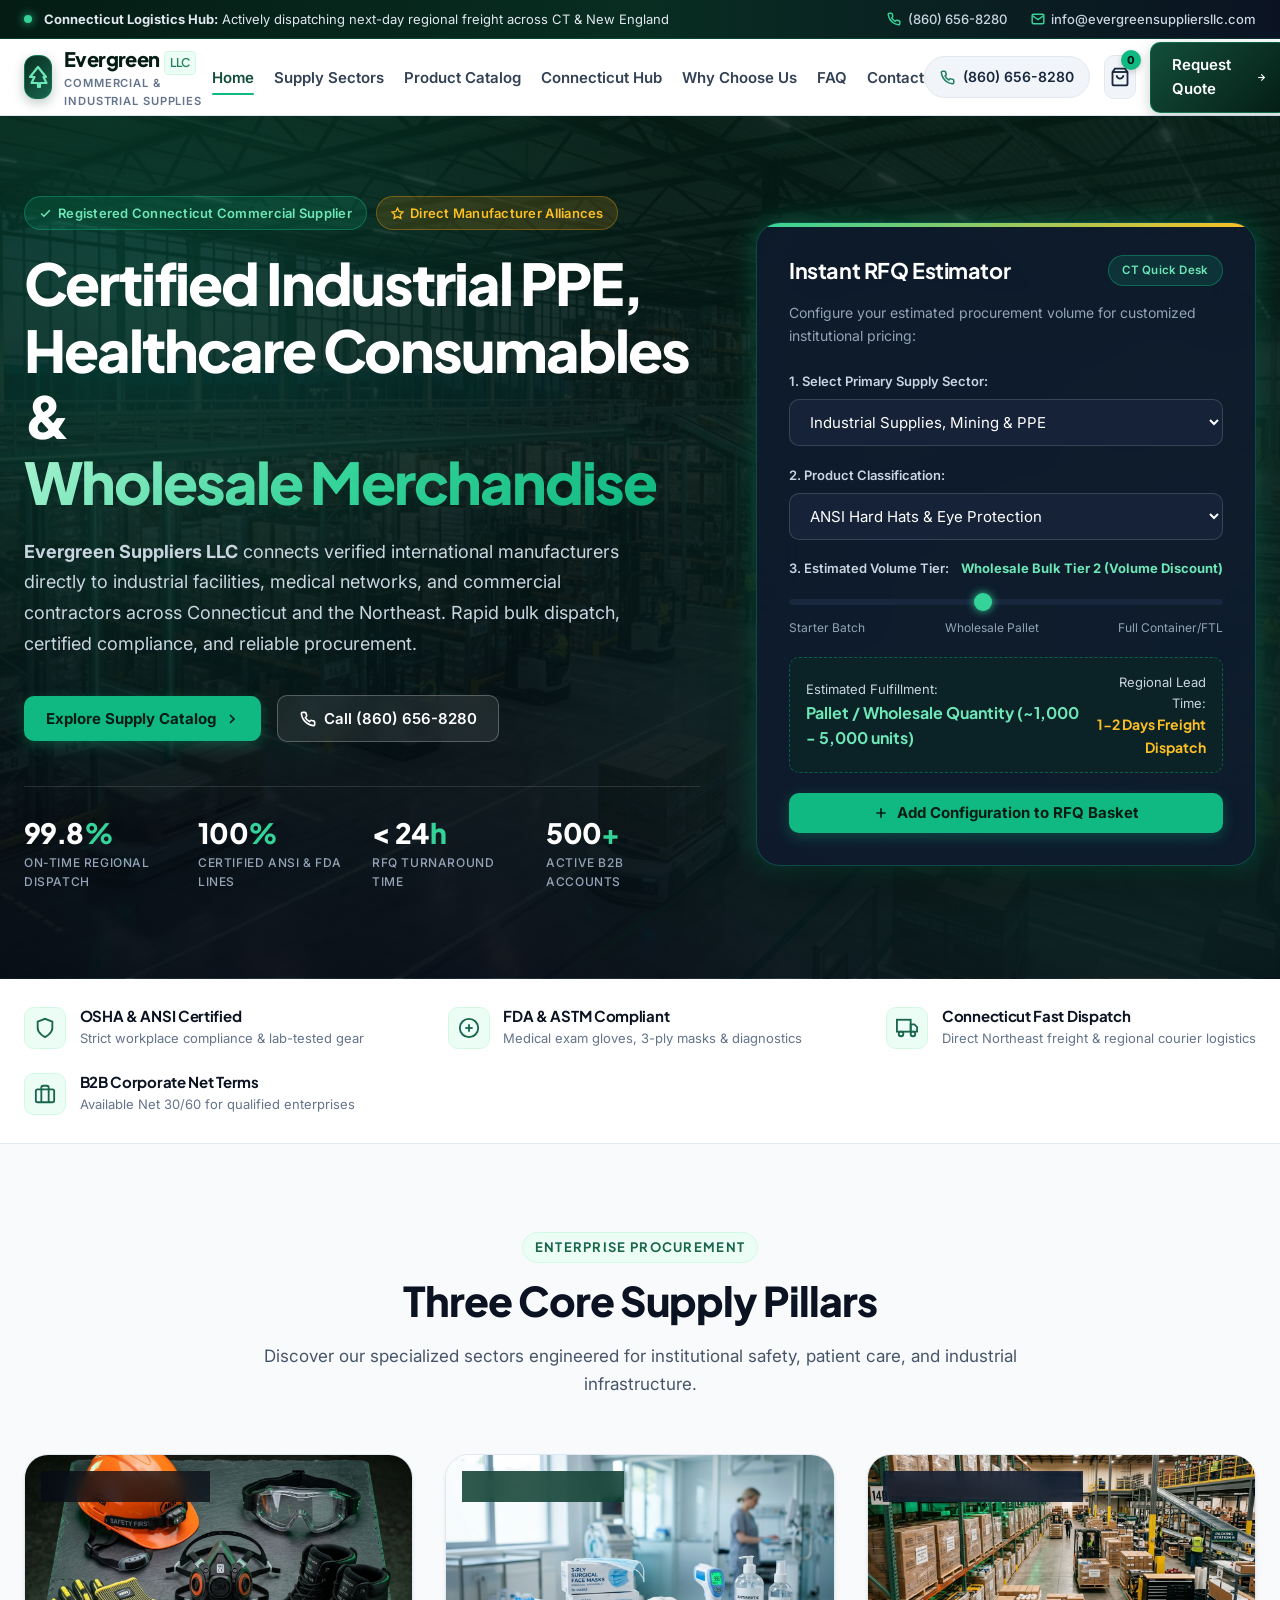
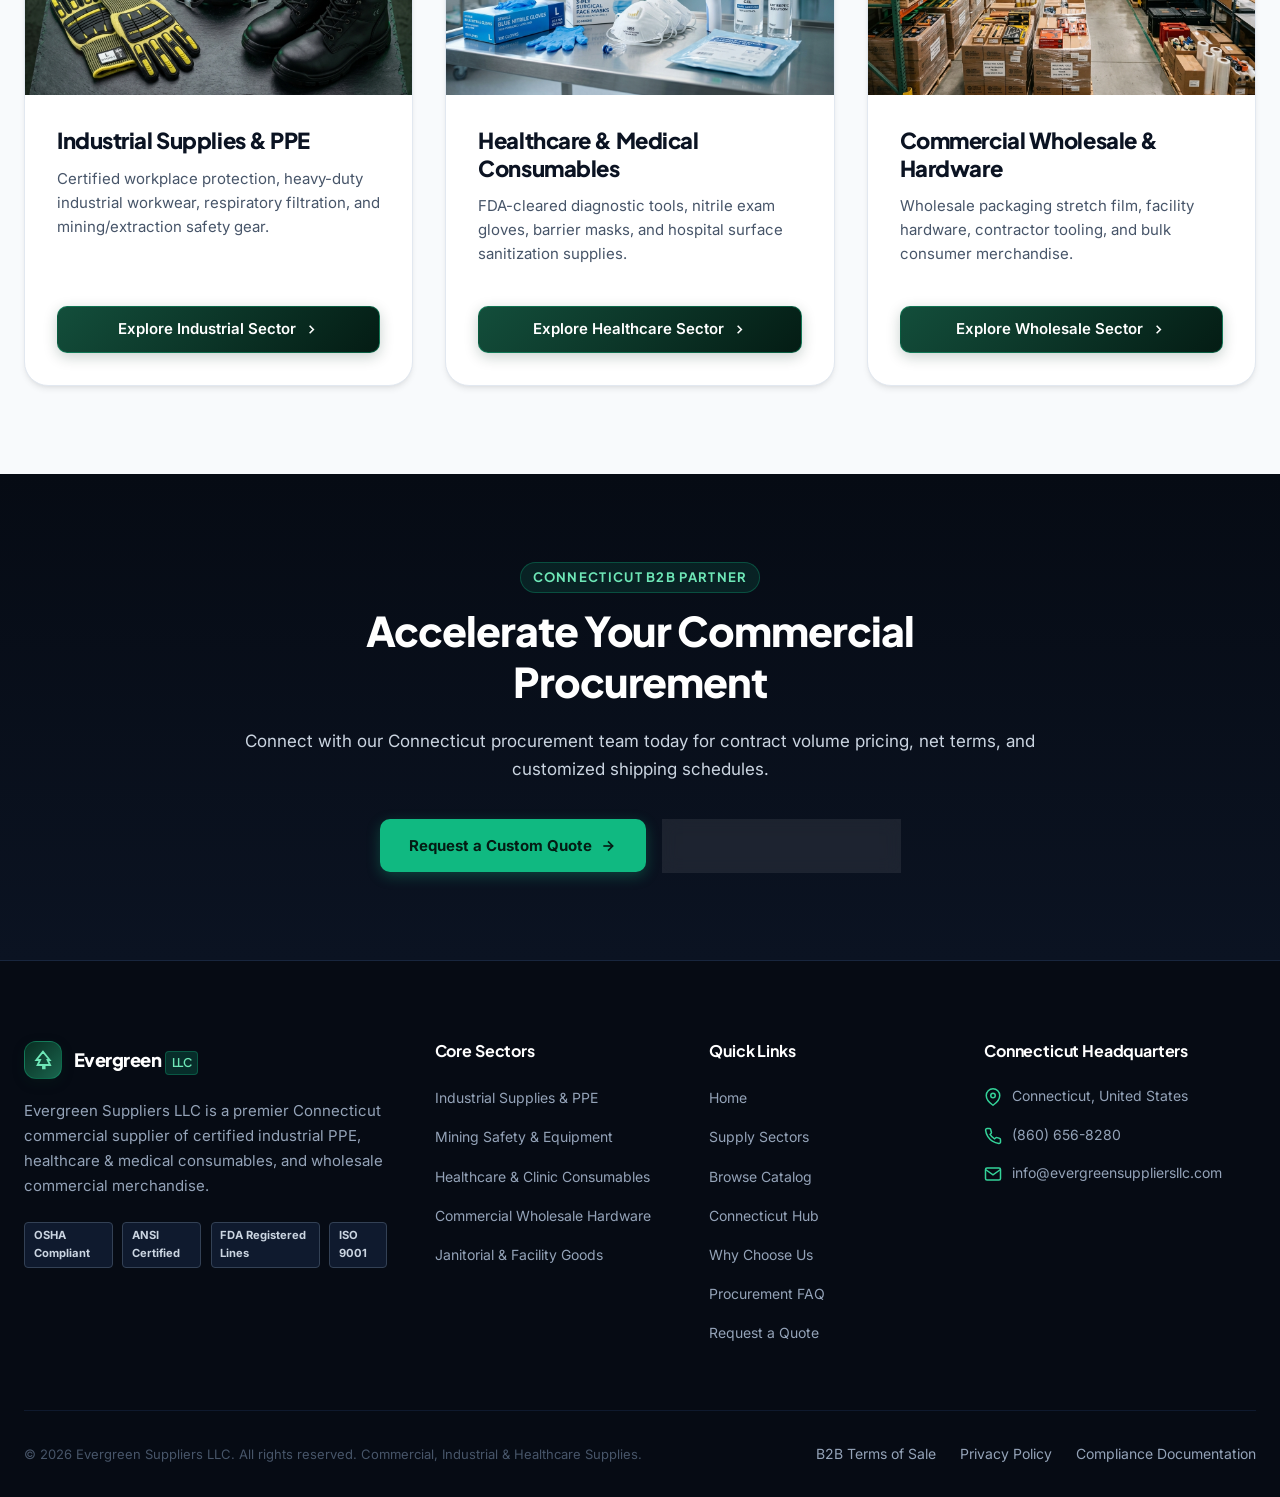
==== index.html @ 23504dfb "feat: add complete website structure, styling, logic, and assets for Evergreen Suppliers LLC" ====
<!DOCTYPE html>
<html lang="en">
<head>
  <meta charset="UTF-8">
  <meta name="viewport" content="width=device-width, initial-scale=1.0">
  <title>Evergreen Suppliers LLC | Connecticut B2B Industrial, Medical & Wholesale Supplies</title>
  
  <!-- Primary SEO Meta Tags -->
  <meta name="description" content="Evergreen Suppliers LLC is a Connecticut-based B2B supplier of certified industrial PPE, healthcare & medical consumables, and wholesale commercial merchandise. Call (860) 656-8280 for bulk quotes.">
  <meta name="keywords" content="Evergreen Suppliers LLC, Connecticut B2B supplier, industrial PPE, healthcare consumables, medical supplies Connecticut, wholesale merchandise, ANSI safety gear, nitrile gloves bulk, Hartford CT supplier">
  <meta name="author" content="Evergreen Suppliers LLC">
  <meta name="robots" content="index, follow">
  
  <!-- Open Graph -->
  <meta property="og:type" content="website">
  <meta property="og:url" content="https://www.evergreensuppliersllc.com/">
  <meta property="og:title" content="Evergreen Suppliers LLC | Connecticut Industrial, Medical & Wholesale Procurement">
  <meta property="og:description" content="Certified Connecticut B2B supplier of industrial PPE, clinic-grade medical consumables, and bulk commercial merchandise. Next-day regional delivery available.">
  <meta property="og:image" content="assets/images/hero-warehouse.jpg">

  <!-- Schema.org Structured Data -->
  <script type="application/ld+json">
  {
    "@context": "https://schema.org",
    "@type": "WholesaleStore",
    "name": "Evergreen Suppliers LLC",
    "image": "assets/images/hero-warehouse.jpg",
    "telephone": "+1-860-656-8280",
    "email": "info@evergreensuppliersllc.com",
    "address": {
      "@type": "PostalAddress",
      "addressRegion": "CT",
      "addressCountry": "US"
    },
    "description": "Evergreen Suppliers LLC is a Connecticut-based supplier of certified Industrial PPE, Healthcare & Medical Consumables, and Wholesale Commercial Merchandise."
  }
  </script>

  <!-- Stylesheet -->
  <link rel="stylesheet" href="css/styles.css">
  <link rel="icon" type="image/svg+xml" href="data:image/svg+xml,<svg xmlns='http://www.w3.org/2000/svg' viewBox='0 0 24 24' fill='%2310b981'><path d='M12 2L4 12h5v8h6v-8h5z'/></svg>">
</head>
<body>

  <!-- Top Announcement Bar -->
  <aside class="announcement-bar" aria-label="Announcement">
    <div class="container">
      <div class="announcement-left">
        <span class="status-dot"></span>
        <span><strong>Connecticut Logistics Hub:</strong> Actively dispatching next-day regional freight across CT & New England</span>
      </div>
      <div class="announcement-right">
        <a href="tel:8606568280" class="announcement-contact-link" title="Call Evergreen Suppliers LLC">
          <svg viewBox="0 0 24 24" fill="none" stroke="currentColor" stroke-width="2.5"><path d="M22 16.92v3a2 2 0 0 1-2.18 2 19.79 19.79 0 0 1-8.63-3.07 19.5 19.5 0 0 1-6-6 19.79 19.79 0 0 1-3.07-8.67A2 2 0 0 1 4.11 2h3a2 2 0 0 1 2 1.72 12.84 12.84 0 0 0 .7 2.81 2 2 0 0 1-.45 2.11L8.09 9.91a16 16 0 0 0 6 6l1.27-1.27a2 2 0 0 1 2.11-.45 12.84 12.84 0 0 0 2.81.7A2 2 0 0 1 22 16.92z"/></svg>
          (860) 656-8280
        </a>
        <a href="mailto:info@evergreensuppliersllc.com" class="announcement-contact-link" title="Email Evergreen Suppliers LLC">
          <svg viewBox="0 0 24 24" fill="none" stroke="currentColor" stroke-width="2.5"><path d="M4 4h16c1.1 0 2 .9 2 2v12c0 1.1-.9 2-2 2H4c-1.1 0-2-.9-2-2V6c0-1.1.9-2 2-2z"/><polyline points="22,6 12,13 2,6"/></svg>
          info@evergreensuppliersllc.com
        </a>
      </div>
    </div>
  </aside>

  <!-- Main Header & Navigation -->
  <header class="main-header" id="mainHeader">
    <div class="container header-container">
      <a href="index.html" class="brand-logo" aria-label="Evergreen Suppliers LLC Home">
        <div class="logo-icon-wrap">
          <svg width="24" height="24" viewBox="0 0 24 24" fill="none" stroke="currentColor" stroke-width="2.2" stroke-linecap="round" stroke-linejoin="round">
            <path d="M12 2L4 12h4.5l-3 6h6.5v4h2v-4h6.5l-3-6H20L12 2z"/>
          </svg>
        </div>
        <div class="brand-text-wrap">
          <div class="brand-title">
            Evergreen <span class="llc">LLC</span>
          </div>
          <span class="brand-subtitle">Commercial & Industrial Supplies</span>
        </div>
      </a>

      <!-- Multi-Page Navigation Menu -->
      <nav aria-label="Primary Navigation">
        <ul class="nav-menu" id="navMenu">
          <li><a href="index.html" class="nav-link active">Home</a></li>
          <li><a href="sectors.html" class="nav-link">Supply Sectors</a></li>
          <li><a href="catalog.html" class="nav-link">Product Catalog</a></li>
          <li><a href="logistics.html" class="nav-link">Connecticut Hub</a></li>
          <li><a href="why-choose-us.html" class="nav-link">Why Choose Us</a></li>
          <li><a href="faq.html" class="nav-link">FAQ</a></li>
          <li><a href="contact.html" class="nav-link">Contact</a></li>
        </ul>
      </nav>

      <!-- Action Buttons -->
      <div class="header-actions">
        <a href="tel:8606568280" class="btn-phone-quick" title="Direct Phone Support">
          <svg width="15" height="15" viewBox="0 0 24 24" fill="none" stroke="currentColor" stroke-width="2.5"><path d="M22 16.92v3a2 2 0 0 1-2.18 2 19.79 19.79 0 0 1-8.63-3.07 19.5 19.5 0 0 1-6-6 19.79 19.79 0 0 1-3.07-8.67A2 2 0 0 1 4.11 2h3a2 2 0 0 1 2 1.72 12.84 12.84 0 0 0 .7 2.81 2 2 0 0 1-.45 2.11L8.09 9.91a16 16 0 0 0 6 6l1.27-1.27a2 2 0 0 1 2.11-.45 12.84 12.84 0 0 0 2.81.7A2 2 0 0 1 22 16.92z"/></svg>
          <span>(860) 656-8280</span>
        </a>

        <!-- Floating/Header Quote Cart Trigger -->
        <button class="btn-quote-cart open-rfq-drawer" id="headerQuoteCartBtn" aria-label="View RFQ Basket">
          <svg width="20" height="20" viewBox="0 0 24 24" fill="none" stroke="currentColor" stroke-width="2.2"><path d="M6 2L3 6v14a2 2 0 0 0 2 2h14a2 2 0 0 0 2-2V6l-3-4z"/><line x1="3" y1="6" x2="21" y2="6"/><path d="M16 10a4 4 0 0 1-8 0"/></svg>
          <span class="quote-count-badge">0</span>
        </button>

        <a href="contact.html" class="btn-primary" id="headerRfqBtn">
          Request Quote
          <svg width="15" height="15" viewBox="0 0 24 24" fill="none" stroke="currentColor" stroke-width="2.5"><line x1="5" y1="12" x2="19" y2="12"></line><polyline points="12 5 19 12 12 19"></polyline></svg>
        </a>

        <button class="hamburger-btn" id="hamburgerBtn" aria-label="Toggle Navigation Menu">
          <svg width="24" height="24" viewBox="0 0 24 24" fill="none" stroke="currentColor" stroke-width="2"><line x1="3" y1="12" x2="21" y2="12"></line><line x1="3" y1="6" x2="21" y2="6"></line><line x1="3" y1="18" x2="21" y2="18"></line></svg>
        </button>
      </div>
    </div>
  </header>

  <!-- Hero Section -->
  <section class="hero-section" id="hero">
    <div class="container hero-grid">
      <div class="hero-content">
        <div class="hero-badge-row">
          <span class="hero-pill primary">
            <svg width="13" height="13" viewBox="0 0 24 24" fill="none" stroke="currentColor" stroke-width="3"><polyline points="20 6 9 17 4 12"/></svg>
            Registered Connecticut Commercial Supplier
          </span>
          <span class="hero-pill gold">
            <svg width="13" height="13" viewBox="0 0 24 24" fill="none" stroke="currentColor" stroke-width="2.5"><polygon points="12 2 15.09 8.26 22 9.27 17 14.14 18.18 21.02 12 17.77 5.82 21.02 7 14.14 2 9.27 8.91 8.26 12 2"/></svg>
            Direct Manufacturer Alliances
          </span>
        </div>

        <h1 class="hero-title">
          Certified Industrial PPE, Healthcare Consumables & <span class="highlight-text">Wholesale Merchandise</span>
        </h1>

        <p class="hero-description">
          <strong>Evergreen Suppliers LLC</strong> connects verified international manufacturers directly to industrial facilities, medical networks, and commercial contractors across Connecticut and the Northeast. Rapid bulk dispatch, certified compliance, and reliable procurement.
        </p>

        <div class="hero-cta-group">
          <a href="catalog.html" class="btn-accent" id="heroExploreCatalogBtn">
            Explore Supply Catalog
            <svg width="16" height="16" viewBox="0 0 24 24" fill="none" stroke="currentColor" stroke-width="2.5"><polyline points="9 18 15 12 9 6"/></svg>
          </a>
          <a href="tel:8606568280" class="btn-outline-white" id="heroCallBtn">
            <svg width="16" height="16" viewBox="0 0 24 24" fill="none" stroke="currentColor" stroke-width="2.5"><path d="M22 16.92v3a2 2 0 0 1-2.18 2 19.79 19.79 0 0 1-8.63-3.07 19.5 19.5 0 0 1-6-6 19.79 19.79 0 0 1-3.07-8.67A2 2 0 0 1 4.11 2h3a2 2 0 0 1 2 1.72 12.84 12.84 0 0 0 .7 2.81 2 2 0 0 1-.45 2.11L8.09 9.91a16 16 0 0 0 6 6l1.27-1.27a2 2 0 0 1 2.11-.45 12.84 12.84 0 0 0 2.81.7A2 2 0 0 1 22 16.92z"/></svg>
            Call (860) 656-8280
          </a>
        </div>

        <div class="hero-stats-row">
          <div class="hero-stat-card">
            <span class="stat-number">99.8<span class="accent">%</span></span>
            <span class="stat-label">On-Time Regional Dispatch</span>
          </div>
          <div class="hero-stat-card">
            <span class="stat-number">100<span class="accent">%</span></span>
            <span class="stat-label">Certified ANSI & FDA Lines</span>
          </div>
          <div class="hero-stat-card">
            <span class="stat-number">&lt; 24<span class="accent">h</span></span>
            <span class="stat-label">RFQ Turnaround Time</span>
          </div>
          <div class="hero-stat-card">
            <span class="stat-number">500<span class="accent">+</span></span>
            <span class="stat-label">Active B2B Accounts</span>
          </div>
        </div>
      </div>

      <!-- Quick RFQ Builder Card -->
      <div class="hero-card-side">
        <div class="rfq-calculator-card" id="heroRfqCard">
          <div class="card-header-badge">
            <h3 class="card-title">Instant RFQ Estimator</h3>
            <span class="hero-pill primary" style="font-size: 0.72rem;">CT Quick Desk</span>
          </div>
          <p class="card-subtitle">Configure your estimated procurement volume for customized institutional pricing:</p>

          <div class="form-group-custom">
            <label for="calcSector" class="calc-step-label">
              <span>1. Select Primary Supply Sector:</span>
            </label>
            <select id="calcSector" class="select-custom">
              <option value="industrial" selected>Industrial Supplies, Mining & PPE</option>
              <option value="medical">Healthcare & Medical Consumables</option>
              <option value="wholesale">General Merchandise & Wholesale Hardware</option>
            </select>
          </div>

          <div class="form-group-custom">
            <label for="calcProduct" class="calc-step-label">
              <span>2. Product Classification:</span>
            </label>
            <select id="calcProduct" class="select-custom"></select>
          </div>

          <div class="form-group-custom">
            <div class="calc-step-label">
              <span>3. Estimated Volume Tier:</span>
              <span id="calcPricingTier" style="color: var(--evergreen-300); font-weight: 700;">Wholesale Bulk Tier 2</span>
            </div>
            <div class="range-slider-wrap">
              <input type="range" min="10" max="100" value="50" class="range-slider" id="calcTierSlider" aria-label="Volume Tier Slider">
              <div class="range-markers">
                <span>Starter Batch</span>
                <span>Wholesale Pallet</span>
                <span>Full Container/FTL</span>
              </div>
            </div>
          </div>

          <div class="calc-summary-box">
            <div>
              <div class="calc-summary-label">Estimated Fulfillment:</div>
              <div class="calc-summary-val" id="calcQtyValue">Pallet / Wholesale Quantity</div>
            </div>
            <div style="text-align: right;">
              <div class="calc-summary-label">Regional Lead Time:</div>
              <div class="calc-summary-val" id="calcLeadTime" style="color: var(--gold-400); font-size: 0.875rem;">1-2 Days (CT Hub)</div>
            </div>
          </div>

          <button class="btn-accent" id="btnAddToQuoteFromHero" style="width: 100%;">
            <svg width="16" height="16" viewBox="0 0 24 24" fill="none" stroke="currentColor" stroke-width="2.5"><path d="M12 5v14M5 12h14"/></svg>
            Add Configuration to RFQ Basket
          </button>
        </div>
      </div>
    </div>
  </section>

  <!-- Trust Bar -->
  <section class="trust-bar" aria-label="Certifications and Standards">
    <div class="container trust-flex">
      <div class="trust-item">
        <div class="trust-icon">
          <svg width="22" height="22" viewBox="0 0 24 24" fill="none" stroke="currentColor" stroke-width="2"><path d="M12 22s8-4 8-10V5l-8-3-8 3v7c0 6 8 10 8 10z"/></svg>
        </div>
        <div class="trust-text">
          <h4>OSHA & ANSI Certified</h4>
          <p>Strict workplace compliance & lab-tested gear</p>
        </div>
      </div>

      <div class="trust-item">
        <div class="trust-icon">
          <svg width="22" height="22" viewBox="0 0 24 24" fill="none" stroke="currentColor" stroke-width="2"><circle cx="12" cy="12" r="10"/><path d="M8 12h8"/><path d="M12 8v8"/></svg>
        </div>
        <div class="trust-text">
          <h4>FDA & ASTM Compliant</h4>
          <p>Medical exam gloves, 3-ply masks & diagnostics</p>
        </div>
      </div>

      <div class="trust-item">
        <div class="trust-icon">
          <svg width="22" height="22" viewBox="0 0 24 24" fill="none" stroke="currentColor" stroke-width="2"><rect x="1" y="3" width="15" height="13"/><polygon points="16 8 20 8 23 11 23 16 16 16 16 8"/><circle cx="5.5" cy="18.5" r="2.5"/><circle cx="18.5" cy="18.5" r="2.5"/></svg>
        </div>
        <div class="trust-text">
          <h4>Connecticut Fast Dispatch</h4>
          <p>Direct Northeast freight & regional courier logistics</p>
        </div>
      </div>

      <div class="trust-item">
        <div class="trust-icon">
          <svg width="22" height="22" viewBox="0 0 24 24" fill="none" stroke="currentColor" stroke-width="2"><rect x="2" y="7" width="20" height="14" rx="2" ry="2"/><path d="M16 21V5a2 2 0 0 0-2-2h-4a2 2 0 0 0-2 2v16"/></svg>
        </div>
        <div class="trust-text">
          <h4>B2B Corporate Net Terms</h4>
          <p>Available Net 30/60 for qualified enterprises</p>
        </div>
      </div>
    </div>
  </section>

  <!-- 3 Supply Pillars Overview -->
  <section class="section" id="sectors-overview">
    <div class="container">
      <div class="section-header">
        <span class="section-eyebrow">Enterprise Procurement</span>
        <h2 class="section-title">Three Core Supply Pillars</h2>
        <p class="section-subtitle">
          Discover our specialized sectors engineered for institutional safety, patient care, and industrial infrastructure.
        </p>
      </div>

      <div class="sectors-grid">
        <article class="sector-card">
          <div class="sector-image-wrap">
            <img src="assets/images/industrial-ppe.jpg" alt="Certified Industrial PPE Safety Equipment" class="sector-img" loading="lazy">
            <span class="sector-badge">Industrial & Mining</span>
          </div>
          <div class="sector-body">
            <h3 class="sector-name">Industrial Supplies & PPE</h3>
            <p class="sector-summary">
              Certified workplace protection, heavy-duty industrial workwear, respiratory filtration, and mining/extraction safety gear.
            </p>
            <div style="margin-top: auto; padding-top: 1rem;">
              <a href="sectors.html#industrial" class="btn-primary" style="width: 100%;">
                Explore Industrial Sector
                <svg width="15" height="15" viewBox="0 0 24 24" fill="none" stroke="currentColor" stroke-width="2.5"><polyline points="9 18 15 12 9 6"/></svg>
              </a>
            </div>
          </div>
        </article>

        <article class="sector-card">
          <div class="sector-image-wrap">
            <img src="assets/images/medical-consumables.jpg" alt="Healthcare and Medical Consumables" class="sector-img" loading="lazy">
            <span class="sector-badge" style="background: rgba(13, 61, 46, 0.85); color: #6ee7b7;">Healthcare Grade</span>
          </div>
          <div class="sector-body">
            <h3 class="sector-name">Healthcare & Medical Consumables</h3>
            <p class="sector-summary">
              FDA-cleared diagnostic tools, nitrile exam gloves, barrier masks, and hospital surface sanitization supplies.
            </p>
            <div style="margin-top: auto; padding-top: 1rem;">
              <a href="sectors.html#medical" class="btn-primary" style="width: 100%;">
                Explore Healthcare Sector
                <svg width="15" height="15" viewBox="0 0 24 24" fill="none" stroke="currentColor" stroke-width="2.5"><polyline points="9 18 15 12 9 6"/></svg>
              </a>
            </div>
          </div>
        </article>

        <article class="sector-card">
          <div class="sector-image-wrap">
            <img src="assets/images/wholesale-merchandise.jpg" alt="Commercial Wholesale and Logistics Hardware" class="sector-img" loading="lazy">
            <span class="sector-badge" style="background: rgba(15, 26, 46, 0.85); color: #fbbf24;">Commercial Wholesale</span>
          </div>
          <div class="sector-body">
            <h3 class="sector-name">Commercial Wholesale & Hardware</h3>
            <p class="sector-summary">
              Wholesale packaging stretch film, facility hardware, contractor tooling, and bulk consumer merchandise.
            </p>
            <div style="margin-top: auto; padding-top: 1rem;">
              <a href="sectors.html#wholesale" class="btn-primary" style="width: 100%;">
                Explore Wholesale Sector
                <svg width="15" height="15" viewBox="0 0 24 24" fill="none" stroke="currentColor" stroke-width="2.5"><polyline points="9 18 15 12 9 6"/></svg>
              </a>
            </div>
          </div>
        </article>
      </div>
    </div>
  </section>



  <!-- CTA Banner to Connecticut Hub & Contact -->
  <section class="section section-dark">
    <div class="container" style="text-align: center; max-width: 840px;">
      <span class="section-eyebrow">Connecticut B2B Partner</span>
      <h2 class="section-title" style="margin-bottom: 1.25rem;">Accelerate Your Commercial Procurement</h2>
      <p class="section-subtitle" style="margin-bottom: 2.25rem;">
        Connect with our Connecticut procurement team today for contract volume pricing, net terms, and customized shipping schedules.
      </p>
      <div style="display: flex; gap: 1rem; justify-content: center; flex-wrap: wrap;">
        <a href="contact.html" class="btn-accent" style="padding: 0.85rem 1.85rem;">
          Request a Custom Quote
          <svg width="16" height="16" viewBox="0 0 24 24" fill="none" stroke="currentColor" stroke-width="2.5"><line x1="5" y1="12" x2="19" y2="12"></line><polyline points="12 5 19 12 12 19"></polyline></svg>
        </a>
        <a href="tel:8606568280" class="btn-outline-white" style="padding: 0.85rem 1.85rem;">
          <svg width="16" height="16" viewBox="0 0 24 24" fill="none" stroke="currentColor" stroke-width="2.5"><path d="M22 16.92v3a2 2 0 0 1-2.18 2 19.79 19.79 0 0 1-8.63-3.07 19.5 19.5 0 0 1-6-6 19.79 19.79 0 0 1-3.07-8.67A2 2 0 0 1 4.11 2h3a2 2 0 0 1 2 1.72 12.84 12.84 0 0 0 .7 2.81 2 2 0 0 1-.45 2.11L8.09 9.91a16 16 0 0 0 6 6l1.27-1.27a2 2 0 0 1 2.11-.45 12.84 12.84 0 0 0 2.81.7A2 2 0 0 1 22 16.92z"/></svg>
          Call (860) 656-8280
        </a>
      </div>
    </div>
  </section>

  <!-- Main Footer -->
  <footer class="main-footer">
    <div class="container">
      <div class="footer-top">
        <div class="footer-brand-wrap">
          <div class="brand-logo" style="margin-bottom: 0.5rem;">
            <div class="logo-icon-wrap" style="width: 38px; height: 38px;">
              <svg width="20" height="20" viewBox="0 0 24 24" fill="none" stroke="currentColor" stroke-width="2.2"><path d="M12 2L4 12h4.5l-3 6h6.5v4h2v-4h6.5l-3-6H20L12 2z"/></svg>
            </div>
            <div class="brand-title" style="font-size: 1.15rem;">
              Evergreen <span class="llc">LLC</span>
            </div>
          </div>
          <p class="footer-about-text">
            Evergreen Suppliers LLC is a premier Connecticut commercial supplier of certified industrial PPE, healthcare & medical consumables, and wholesale commercial merchandise.
          </p>
          <div class="footer-cert-badges">
            <span class="footer-cert-badge">OSHA Compliant</span>
            <span class="footer-cert-badge">ANSI Certified</span>
            <span class="footer-cert-badge">FDA Registered Lines</span>
            <span class="footer-cert-badge">ISO 9001</span>
          </div>
        </div>

        <div>
          <h4 class="footer-col-title">Core Sectors</h4>
          <ul class="footer-links-list">
            <li><a href="sectors.html#industrial" class="footer-link">Industrial Supplies & PPE</a></li>
            <li><a href="sectors.html#mining" class="footer-link">Mining Safety & Equipment</a></li>
            <li><a href="sectors.html#medical" class="footer-link">Healthcare & Clinic Consumables</a></li>
            <li><a href="sectors.html#wholesale" class="footer-link">Commercial Wholesale Hardware</a></li>
            <li><a href="sectors.html#facility" class="footer-link">Janitorial & Facility Goods</a></li>
          </ul>
        </div>

        <div>
          <h4 class="footer-col-title">Quick Links</h4>
          <ul class="footer-links-list">
            <li><a href="index.html" class="footer-link">Home</a></li>
            <li><a href="sectors.html" class="footer-link">Supply Sectors</a></li>
            <li><a href="catalog.html" class="footer-link">Browse Catalog</a></li>
            <li><a href="logistics.html" class="footer-link">Connecticut Hub</a></li>
            <li><a href="why-choose-us.html" class="footer-link">Why Choose Us</a></li>
            <li><a href="faq.html" class="footer-link">Procurement FAQ</a></li>
            <li><a href="contact.html" class="footer-link">Request a Quote</a></li>
          </ul>
        </div>

        <div>
          <h4 class="footer-col-title">Connecticut Headquarters</h4>
          <div class="footer-contact-info">
            <div class="footer-contact-row">
              <svg width="18" height="18" viewBox="0 0 24 24" fill="none" stroke="currentColor" stroke-width="2"><path d="M21 10c0 7-9 13-9 13s-9-6-9-13a9 9 0 0 1 18 0z"/><circle cx="12" cy="10" r="3"/></svg>
              <span>Connecticut, United States</span>
            </div>
            <div class="footer-contact-row">
              <svg width="18" height="18" viewBox="0 0 24 24" fill="none" stroke="currentColor" stroke-width="2"><path d="M22 16.92v3a2 2 0 0 1-2.18 2 19.79 19.79 0 0 1-8.63-3.07 19.5 19.5 0 0 1-6-6 19.79 19.79 0 0 1-3.07-8.67A2 2 0 0 1 4.11 2h3a2 2 0 0 1 2 1.72 12.84 12.84 0 0 0 .7 2.81 2 2 0 0 1-.45 2.11L8.09 9.91a16 16 0 0 0 6 6l1.27-1.27a2 2 0 0 1 2.11-.45 12.84 12.84 0 0 0 2.81.7A2 2 0 0 1 22 16.92z"/></svg>
              <a href="tel:8606568280">(860) 656-8280</a>
            </div>
            <div class="footer-contact-row">
              <svg width="18" height="18" viewBox="0 0 24 24" fill="none" stroke="currentColor" stroke-width="2"><path d="M4 4h16c1.1 0 2 .9 2 2v12c0 1.1-.9 2-2 2H4c-1.1 0-2-.9-2-2V6c0-1.1.9-2 2-2z"/><polyline points="22,6 12,13 2,6"/></svg>
              <a href="mailto:info@evergreensuppliersllc.com">info@evergreensuppliersllc.com</a>
            </div>
          </div>
        </div>
      </div>

      <div class="footer-bottom">
        <p>&copy; 2026 Evergreen Suppliers LLC. All rights reserved. Commercial, Industrial & Healthcare Supplies.</p>
        <div class="footer-bottom-links">
          <a href="contact.html" class="footer-link">B2B Terms of Sale</a>
          <a href="contact.html" class="footer-link">Privacy Policy</a>
          <a href="contact.html" class="footer-link">Compliance Documentation</a>
        </div>
      </div>
    </div>
  </footer>

  <!-- Slide-out RFQ Basket Drawer -->
  <div class="rfq-drawer-overlay" id="rfqDrawerOverlay" aria-modal="true" role="dialog">
    <aside class="rfq-drawer" aria-label="RFQ Cart">
      <div class="drawer-header">
        <div class="drawer-title">
          <svg width="22" height="22" viewBox="0 0 24 24" fill="none" stroke="currentColor" stroke-width="2.2"><path d="M6 2L3 6v14a2 2 0 0 0 2 2h14a2 2 0 0 0 2-2V6l-3-4z"/><line x1="3" y1="6" x2="21" y2="6"/><path d="M16 10a4 4 0 0 1-8 0"/></svg>
          Your RFQ Basket
        </div>
        <button class="drawer-close-btn" id="closeDrawerBtn" aria-label="Close RFQ Drawer">
          <svg width="20" height="20" viewBox="0 0 24 24" fill="none" stroke="currentColor" stroke-width="2"><line x1="18" y1="6" x2="6" y2="18"/><line x1="6" y1="6" x2="18" y2="18"/></svg>
        </button>
      </div>

      <div class="drawer-items-list" id="drawerItemsList"></div>

      <div class="drawer-footer">
        <form id="drawerForm" class="drawer-quick-form">
          <input type="email" id="drawerEmail" class="form-input" placeholder="Enter work email for quote response" required>
          <button type="submit" class="btn-accent" style="width: 100%;">
            Submit RFQ to Connecticut Desk
            <svg width="15" height="15" viewBox="0 0 24 24" fill="none" stroke="currentColor" stroke-width="2.5"><polyline points="9 18 15 12 9 6"/></svg>
          </button>
        </form>
        <div style="text-align: center; font-size: 0.75rem; color: var(--slate-500);">
          Immediate phone assistance: <a href="tel:8606568280" style="color: var(--evergreen-700); font-weight: 700;">(860) 656-8280</a>
        </div>
      </div>
    </aside>
  </div>

  <!-- Toast Notification Feedback -->
  <div class="toast-notification" id="toastNotification" role="alert" aria-live="polite">
    <svg width="20" height="20" viewBox="0 0 24 24" fill="none" stroke="#10b981" stroke-width="2.5"><path d="M22 11.08V12a10 10 0 1 1-5.93-9.14"/><polyline points="22 4 12 14.01 9 11.01"/></svg>
    <span id="toastMessage">Item added to RFQ basket</span>
  </div>

  <script src="js/app.js"></script>
</body>
</html>
---- css/styles.css ----
/* ==========================================================================
   Evergreen Suppliers LLC - Enterprise B2B Design System
   Connecticut, USA | info@evergreensuppliersllc.com | (860) 656-8280
   ========================================================================== */

@import url('https://fonts.googleapis.com/css2?family=Inter:wght@300;400;500;600;700&family=Plus+Jakarta+Sans:wght@500;600;700;800&display=swap');

:root {
  /* Evergreen Color Palette */
  --evergreen-950: #041c14;
  --evergreen-900: #082d21;
  --evergreen-850: #0d3d2e;
  --evergreen-800: #134e3b;
  --evergreen-700: #1a654e;
  --evergreen-600: #228165;
  --evergreen-500: #10b981; /* Emerald accent */
  --evergreen-400: #34d399;
  --evergreen-300: #6ee7b7;
  --evergreen-100: #d1fae5;
  --evergreen-50: #ecfdf5;

  /* Slate & Neutral Scale */
  --slate-950: #060b14;
  --slate-900: #0b1322;
  --slate-850: #0f1a2e;
  --slate-800: #18263e;
  --slate-700: #334155;
  --slate-600: #475569;
  --slate-500: #64748b;
  --slate-400: #94a3b8;
  --slate-300: #cbd5e1;
  --slate-200: #e2e8f0;
  --slate-100: #f1f5f9;
  --slate-50: #f8fafc;
  --white: #ffffff;

  /* Functional Accents */
  --gold-500: #f59e0b;
  --gold-400: #fbbf24;
  --gold-bg: rgba(245, 158, 11, 0.12);
  --blue-500: #2563eb;
  --red-500: #ef4444;

  /* Typography */
  --font-heading: 'Plus Jakarta Sans', -apple-system, BlinkMacSystemFont, sans-serif;
  --font-body: 'Inter', -apple-system, BlinkMacSystemFont, sans-serif;

  /* Glassmorphism & Shadows */
  --glass-bg: rgba(255, 255, 255, 0.85);
  --glass-dark: rgba(11, 19, 34, 0.82);
  --glass-border: rgba(255, 255, 255, 0.18);
  --shadow-sm: 0 1px 2px 0 rgba(0, 0, 0, 0.05);
  --shadow-md: 0 4px 6px -1px rgba(0, 0, 0, 0.08), 0 2px 4px -2px rgba(0, 0, 0, 0.06);
  --shadow-lg: 0 10px 15px -3px rgba(0, 0, 0, 0.09), 0 4px 6px -4px rgba(0, 0, 0, 0.05);
  --shadow-xl: 0 20px 25px -5px rgba(0, 0, 0, 0.12), 0 8px 10px -6px rgba(0, 0, 0, 0.06);
  --shadow-glow: 0 0 28px rgba(16, 185, 129, 0.35);

  /* Layout */
  --container-max: 1280px;
  --radius-sm: 6px;
  --radius-md: 10px;
  --radius-lg: 16px;
  --radius-xl: 24px;
  --radius-full: 9999px;

  /* Transitions */
  --transition-fast: 0.18s cubic-bezier(0.16, 1, 0.3, 1);
  --transition-normal: 0.28s cubic-bezier(0.16, 1, 0.3, 1);
  --transition-slow: 0.45s cubic-bezier(0.16, 1, 0.3, 1);
}

/* Reset & Box Sizing */
*, *::before, *::after {
  box-sizing: border-box;
  margin: 0;
  padding: 0;
}

html {
  scroll-behavior: smooth;
  font-size: 16px;
  -webkit-text-size-adjust: 100%;
}

body {
  font-family: var(--font-body);
  color: var(--slate-800);
  background-color: var(--slate-50);
  line-height: 1.6;
  overflow-x: hidden;
}

h1, h2, h3, h4, h5, h6 {
  font-family: var(--font-heading);
  color: var(--slate-900);
  line-height: 1.25;
  font-weight: 700;
  letter-spacing: -0.02em;
}

p {
  color: var(--slate-600);
}

a {
  color: inherit;
  text-decoration: none;
  transition: var(--transition-fast);
}

img {
  max-width: 100%;
  height: auto;
  display: block;
}

button, input, select, textarea {
  font-family: inherit;
  font-size: inherit;
}

.container {
  width: 100%;
  max-width: var(--container-max);
  margin-inline: auto;
  padding-inline: 1.5rem;
}

/* ==========================================================================
   Top Announcement Bar
   ========================================================================== */
.announcement-bar {
  background: linear-gradient(90deg, var(--evergreen-950) 0%, var(--evergreen-900) 50%, var(--slate-900) 100%);
  color: var(--slate-200);
  font-size: 0.8125rem;
  padding: 0.55rem 0;
  border-bottom: 1px solid rgba(16, 185, 129, 0.2);
  position: relative;
  z-index: 101;
}

.announcement-bar .container {
  display: flex;
  align-items: center;
  justify-content: space-between;
  flex-wrap: wrap;
  gap: 0.5rem;
}

.announcement-left {
  display: flex;
  align-items: center;
  gap: 0.75rem;
}

.status-dot {
  width: 8px;
  height: 8px;
  background-color: var(--evergreen-400);
  border-radius: 50%;
  box-shadow: 0 0 10px var(--evergreen-400);
  display: inline-block;
  animation: pulse-dot 2s infinite;
}

@keyframes pulse-dot {
  0% { transform: scale(0.95); opacity: 0.7; }
  50% { transform: scale(1.2); opacity: 1; }
  100% { transform: scale(0.95); opacity: 0.7; }
}

.announcement-right {
  display: flex;
  align-items: center;
  gap: 1.5rem;
}

.announcement-contact-link {
  display: inline-flex;
  align-items: center;
  gap: 0.4rem;
  color: var(--slate-300);
  font-weight: 500;
  transition: var(--transition-fast);
}

.announcement-contact-link:hover {
  color: var(--evergreen-300);
}

.announcement-contact-link svg {
  width: 14px;
  height: 14px;
  color: var(--evergreen-400);
}

/* ==========================================================================
   Header & Navigation
   ========================================================================== */
.main-header {
  position: sticky;
  top: 0;
  z-index: 100;
  background: rgba(255, 255, 255, 0.94);
  backdrop-filter: blur(14px);
  -webkit-backdrop-filter: blur(14px);
  border-bottom: 1px solid var(--slate-200);
  transition: all var(--transition-normal);
}

.main-header.scrolled {
  box-shadow: var(--shadow-md);
  background: rgba(255, 255, 255, 0.98);
}

.header-container {
  display: flex;
  align-items: center;
  justify-content: space-between;
  height: 76px;
}

.brand-logo {
  display: flex;
  align-items: center;
  gap: 0.75rem;
  text-decoration: none;
}

.logo-icon-wrap {
  width: 44px;
  height: 44px;
  border-radius: 12px;
  background: linear-gradient(135deg, var(--evergreen-900) 0%, var(--evergreen-700) 100%);
  display: flex;
  align-items: center;
  justify-content: center;
  color: var(--evergreen-300);
  box-shadow: 0 4px 12px rgba(8, 45, 33, 0.25);
  border: 1px solid rgba(16, 185, 129, 0.35);
  transition: var(--transition-normal);
}

.brand-logo:hover .logo-icon-wrap {
  transform: rotate(-3deg) scale(1.05);
  box-shadow: var(--shadow-glow);
}

.brand-text-wrap {
  display: flex;
  flex-direction: column;
}

.brand-title {
  font-family: var(--font-heading);
  font-size: 1.25rem;
  font-weight: 800;
  color: var(--evergreen-950);
  letter-spacing: -0.03em;
  display: flex;
  align-items: baseline;
  gap: 0.25rem;
}

.brand-title span.llc {
  font-size: 0.75rem;
  font-weight: 600;
  color: var(--evergreen-600);
  background: var(--evergreen-50);
  border: 1px solid var(--evergreen-100);
  padding: 0.1rem 0.35rem;
  border-radius: 4px;
}

.brand-subtitle {
  font-size: 0.7rem;
  font-weight: 600;
  text-transform: uppercase;
  letter-spacing: 0.08em;
  color: var(--slate-500);
}

/* Nav Menu */
.nav-menu {
  display: flex;
  align-items: center;
  gap: 1.25rem;
  list-style: none;
}

.nav-link {
  font-weight: 600;
  font-size: 0.9375rem;
  color: var(--slate-700);
  position: relative;
  padding: 0.5rem 0;
  white-space: nowrap;
  transition: var(--transition-fast);
}

.nav-link:hover,
.nav-link.active {
  color: var(--evergreen-800);
}

.nav-link::after {
  content: '';
  position: absolute;
  bottom: 0;
  left: 0;
  width: 0;
  height: 2px;
  background: var(--evergreen-500);
  border-radius: 2px;
  transition: width var(--transition-normal);
}

.nav-link:hover::after,
.nav-link.active::after {
  width: 100%;
}

.header-actions {
  display: flex;
  align-items: center;
  gap: 0.85rem;
}

.btn-phone-quick {
  display: inline-flex;
  align-items: center;
  gap: 0.5rem;
  padding: 0.55rem 0.95rem;
  border-radius: var(--radius-full);
  background: var(--slate-100);
  color: var(--slate-800);
  font-size: 0.875rem;
  font-weight: 600;
  border: 1px solid var(--slate-200);
  white-space: nowrap;
  transition: var(--transition-fast);
}

.btn-phone-quick svg {
  color: var(--evergreen-600);
}

.btn-phone-quick:hover {
  background: var(--evergreen-50);
  border-color: var(--evergreen-200);
  color: var(--evergreen-900);
}

.btn-primary {
  display: inline-flex;
  align-items: center;
  justify-content: center;
  gap: 0.5rem;
  padding: 0.65rem 1.35rem;
  border-radius: var(--radius-md);
  background: linear-gradient(135deg, var(--evergreen-800) 0%, var(--evergreen-950) 100%);
  color: var(--white);
  font-size: 0.9375rem;
  font-weight: 600;
  border: 1px solid rgba(16, 185, 129, 0.4);
  box-shadow: 0 4px 14px rgba(8, 45, 33, 0.22);
  cursor: pointer;
  transition: var(--transition-normal);
}

.btn-primary:hover {
  transform: translateY(-2px);
  box-shadow: 0 6px 20px rgba(16, 185, 129, 0.35);
  background: linear-gradient(135deg, var(--evergreen-700) 0%, var(--evergreen-900) 100%);
}

.btn-primary svg {
  transition: transform var(--transition-fast);
}

.btn-primary:hover svg {
  transform: translateX(3px);
}

.btn-accent {
  display: inline-flex;
  align-items: center;
  justify-content: center;
  gap: 0.5rem;
  padding: 0.65rem 1.35rem;
  border-radius: var(--radius-md);
  background: var(--evergreen-500);
  color: var(--evergreen-950);
  font-size: 0.9375rem;
  font-weight: 700;
  border: none;
  box-shadow: 0 4px 14px rgba(16, 185, 129, 0.3);
  cursor: pointer;
  transition: var(--transition-normal);
}

.btn-accent:hover {
  background: var(--evergreen-400);
  transform: translateY(-2px);
  box-shadow: 0 6px 20px rgba(16, 185, 129, 0.5);
}

.btn-outline-white {
  display: inline-flex;
  align-items: center;
  justify-content: center;
  gap: 0.5rem;
  padding: 0.65rem 1.35rem;
  border-radius: var(--radius-md);
  background: rgba(255, 255, 255, 0.08);
  color: var(--white);
  font-size: 0.9375rem;
  font-weight: 600;
  border: 1px solid rgba(255, 255, 255, 0.25);
  backdrop-filter: blur(8px);
  cursor: pointer;
  transition: var(--transition-fast);
}

.btn-outline-white:hover {
  background: rgba(255, 255, 255, 0.18);
  border-color: var(--white);
  transform: translateY(-2px);
}

/* Quote Cart Nav Trigger */
.btn-quote-cart {
  position: relative;
  display: inline-flex;
  align-items: center;
  justify-content: center;
  width: 44px;
  height: 44px;
  border-radius: var(--radius-md);
  background: var(--slate-100);
  border: 1px solid var(--slate-200);
  color: var(--slate-800);
  cursor: pointer;
  transition: var(--transition-fast);
}

.btn-quote-cart:hover {
  background: var(--evergreen-50);
  border-color: var(--evergreen-300);
  color: var(--evergreen-800);
}

.quote-count-badge {
  position: absolute;
  top: -6px;
  right: -6px;
  width: 20px;
  height: 20px;
  border-radius: 50%;
  background: var(--evergreen-500);
  color: var(--evergreen-950);
  font-size: 0.6875rem;
  font-weight: 800;
  display: flex;
  align-items: center;
  justify-content: center;
  box-shadow: 0 2px 6px rgba(0, 0, 0, 0.2);
}

.hamburger-btn {
  display: none;
  background: none;
  border: none;
  cursor: pointer;
  padding: 0.5rem;
  color: var(--slate-800);
}

/* ==========================================================================
   Hero Section
   ========================================================================== */
.hero-section {
  position: relative;
  background-color: var(--evergreen-950);
  background-image: 
    radial-gradient(circle at 10% 20%, rgba(16, 185, 129, 0.18) 0%, transparent 40%),
    radial-gradient(circle at 90% 70%, rgba(20, 83, 62, 0.35) 0%, transparent 50%),
    linear-gradient(180deg, rgba(4, 28, 20, 0.88) 0%, rgba(6, 11, 20, 0.94) 100%),
    url('../assets/images/hero-warehouse.jpg');
  background-size: cover;
  background-position: center;
  background-attachment: scroll;
  color: var(--white);
  padding: 5rem 0 5.5rem;
  overflow: hidden;
}

.hero-grid {
  display: grid;
  grid-template-columns: 1.15fr 0.85fr;
  gap: 3.5rem;
  align-items: center;
}

.hero-content {
  position: relative;
  z-index: 2;
}

.hero-badge-row {
  display: flex;
  align-items: center;
  flex-wrap: wrap;
  gap: 0.6rem;
  margin-bottom: 1.25rem;
}

.hero-pill {
  display: inline-flex;
  align-items: center;
  gap: 0.4rem;
  padding: 0.35rem 0.85rem;
  border-radius: var(--radius-full);
  font-size: 0.8125rem;
  font-weight: 600;
  letter-spacing: 0.02em;
}

.hero-pill.primary {
  background: rgba(16, 185, 129, 0.15);
  border: 1px solid rgba(16, 185, 129, 0.4);
  color: var(--evergreen-300);
}

.hero-pill.gold {
  background: rgba(245, 158, 11, 0.15);
  border: 1px solid rgba(245, 158, 11, 0.35);
  color: var(--gold-400);
}

.hero-title {
  font-size: clamp(2.35rem, 4.5vw, 3.65rem);
  font-weight: 800;
  color: var(--white);
  line-height: 1.15;
  margin-bottom: 1.35rem;
  letter-spacing: -0.035em;
}

.hero-title .highlight-text {
  background: linear-gradient(135deg, #a7f3d0 0%, #34d399 50%, #10b981 100%);
  -webkit-background-clip: text;
  -webkit-text-fill-color: transparent;
  display: inline-block;
}

.hero-description {
  font-size: 1.125rem;
  color: var(--slate-300);
  line-height: 1.7;
  margin-bottom: 2.25rem;
  max-width: 620px;
}

.hero-cta-group {
  display: flex;
  align-items: center;
  flex-wrap: wrap;
  gap: 1rem;
  margin-bottom: 2.75rem;
}

.hero-stats-row {
  display: grid;
  grid-template-columns: repeat(4, 1fr);
  gap: 1.25rem;
  padding-top: 2rem;
  border-top: 1px solid rgba(255, 255, 255, 0.12);
}

.hero-stat-card {
  display: flex;
  flex-direction: column;
}

.stat-number {
  font-family: var(--font-heading);
  font-size: 1.75rem;
  font-weight: 800;
  color: var(--white);
  line-height: 1;
  margin-bottom: 0.35rem;
  letter-spacing: -0.02em;
}

.stat-number span.accent {
  color: var(--evergreen-400);
}

.stat-label {
  font-size: 0.75rem;
  font-weight: 500;
  color: var(--slate-400);
  text-transform: uppercase;
  letter-spacing: 0.05em;
}

/* Quick RFQ Builder Card in Hero */
.hero-card-side {
  position: relative;
  z-index: 2;
}

.rfq-calculator-card {
  background: rgba(15, 26, 46, 0.85);
  backdrop-filter: blur(20px);
  -webkit-backdrop-filter: blur(20px);
  border: 1px solid rgba(16, 185, 129, 0.3);
  border-radius: var(--radius-xl);
  padding: 2rem;
  box-shadow: 0 25px 50px -12px rgba(0, 0, 0, 0.5), var(--shadow-glow);
  position: relative;
  overflow: hidden;
}

.rfq-calculator-card::before {
  content: '';
  position: absolute;
  top: 0;
  left: 0;
  right: 0;
  height: 4px;
  background: linear-gradient(90deg, var(--evergreen-400) 0%, var(--gold-400) 100%);
}

.card-header-badge {
  display: flex;
  align-items: center;
  justify-content: space-between;
  margin-bottom: 1rem;
}

.card-title {
  font-size: 1.35rem;
  color: var(--white);
  font-weight: 700;
}

.card-subtitle {
  font-size: 0.875rem;
  color: var(--slate-400);
  margin-bottom: 1.5rem;
}

.calc-step-label {
  font-size: 0.8125rem;
  font-weight: 600;
  color: var(--slate-300);
  margin-bottom: 0.45rem;
  display: flex;
  align-items: center;
  justify-content: space-between;
}

.form-group-custom {
  margin-bottom: 1.15rem;
}

.select-custom, .input-custom {
  width: 100%;
  padding: 0.75rem 1rem;
  border-radius: var(--radius-md);
  background: rgba(24, 38, 62, 0.75);
  border: 1px solid rgba(255, 255, 255, 0.15);
  color: var(--white);
  font-size: 0.9375rem;
  outline: none;
  transition: var(--transition-fast);
}

.select-custom:focus, .input-custom:focus {
  border-color: var(--evergreen-400);
  box-shadow: 0 0 0 3px rgba(16, 185, 129, 0.2);
  background: rgba(24, 38, 62, 0.95);
}

.select-custom option {
  background: var(--slate-900);
  color: var(--white);
}

.range-slider-wrap {
  margin-top: 0.5rem;
}

.range-slider {
  width: 100%;
  height: 6px;
  background: var(--slate-800);
  border-radius: var(--radius-full);
  outline: none;
  -webkit-appearance: none;
  appearance: none;
  accent-color: var(--evergreen-400);
}

.range-slider::-webkit-slider-thumb {
  -webkit-appearance: none;
  width: 18px;
  height: 18px;
  border-radius: 50%;
  background: var(--evergreen-400);
  cursor: pointer;
  box-shadow: 0 0 8px var(--evergreen-400);
}

.range-markers {
  display: flex;
  justify-content: space-between;
  font-size: 0.75rem;
  color: var(--slate-400);
  margin-top: 0.35rem;
}

.calc-summary-box {
  background: rgba(8, 45, 33, 0.4);
  border: 1px dashed rgba(16, 185, 129, 0.4);
  border-radius: var(--radius-md);
  padding: 0.85rem 1rem;
  margin: 1.25rem 0;
  display: flex;
  align-items: center;
  justify-content: space-between;
}

.calc-summary-label {
  font-size: 0.8125rem;
  color: var(--slate-300);
}

.calc-summary-val {
  font-size: 1rem;
  font-weight: 700;
  color: var(--evergreen-300);
  font-family: var(--font-heading);
}

/* ==========================================================================
   Trust & Verification Bar
   ========================================================================== */
.trust-bar {
  background: var(--white);
  border-bottom: 1px solid var(--slate-200);
  padding: 1.75rem 0;
}

.trust-flex {
  display: flex;
  align-items: center;
  justify-content: space-between;
  flex-wrap: wrap;
  gap: 1.5rem;
}

.trust-item {
  display: flex;
  align-items: center;
  gap: 0.85rem;
}

.trust-icon {
  width: 42px;
  height: 42px;
  border-radius: 10px;
  background: var(--evergreen-50);
  border: 1px solid var(--evergreen-100);
  color: var(--evergreen-700);
  display: flex;
  align-items: center;
  justify-content: center;
  flex-shrink: 0;
}

.trust-text h4 {
  font-size: 0.9375rem;
  font-weight: 700;
  color: var(--slate-900);
  margin-bottom: 0.1rem;
}

.trust-text p {
  font-size: 0.8125rem;
  color: var(--slate-500);
}

/* ==========================================================================
   Section Base Styles
   ========================================================================== */
.section {
  padding: 5.5rem 0;
}

.section-alt {
  background-color: var(--slate-100);
}

.section-dark {
  background: linear-gradient(180deg, var(--slate-950) 0%, var(--slate-900) 100%);
  color: var(--white);
}

.section-header {
  text-align: center;
  max-width: 760px;
  margin-inline: auto;
  margin-bottom: 3.5rem;
}

.section-eyebrow {
  display: inline-flex;
  align-items: center;
  gap: 0.4rem;
  font-family: var(--font-heading);
  font-size: 0.8125rem;
  font-weight: 700;
  text-transform: uppercase;
  letter-spacing: 0.1em;
  color: var(--evergreen-700);
  margin-bottom: 0.75rem;
  background: var(--evergreen-50);
  border: 1px solid var(--evergreen-100);
  padding: 0.25rem 0.75rem;
  border-radius: var(--radius-full);
}

.section-dark .section-eyebrow {
  color: var(--evergreen-300);
  background: rgba(16, 185, 129, 0.12);
  border-color: rgba(16, 185, 129, 0.3);
}

.section-title {
  font-size: clamp(2rem, 3.2vw, 2.75rem);
  font-weight: 800;
  color: var(--slate-900);
  margin-bottom: 1rem;
  letter-spacing: -0.025em;
}

.section-dark .section-title {
  color: var(--white);
}

.section-subtitle {
  font-size: 1.0625rem;
  color: var(--slate-600);
  line-height: 1.65;
}

.section-dark .section-subtitle {
  color: var(--slate-300);
}

/* ==========================================================================
   Core Supply Sectors (The 3 Pillars)
   ========================================================================== */
.sectors-grid {
  display: grid;
  grid-template-columns: repeat(3, 1fr);
  gap: 2rem;
}

.sector-card {
  background: var(--white);
  border-radius: var(--radius-xl);
  overflow: hidden;
  border: 1px solid var(--slate-200);
  box-shadow: var(--shadow-md);
  transition: all var(--transition-normal);
  display: flex;
  flex-direction: column;
  position: relative;
}

.sector-card:hover {
  transform: translateY(-8px);
  box-shadow: var(--shadow-xl);
  border-color: var(--evergreen-300);
}

.sector-image-wrap {
  position: relative;
  height: 240px;
  overflow: hidden;
}

.sector-img {
  width: 100%;
  height: 100%;
  object-fit: cover;
  transition: transform var(--transition-slow);
}

.sector-card:hover .sector-img {
  transform: scale(1.06);
}

.sector-badge {
  position: absolute;
  top: 1rem;
  left: 1rem;
  background: rgba(6, 11, 20, 0.75);
  backdrop-filter: blur(8px);
  color: var(--white);
  font-size: 0.75rem;
  font-weight: 700;
  text-transform: uppercase;
  letter-spacing: 0.05em;
  padding: 0.3rem 0.75rem;
  border-radius: var(--radius-full);
  border: 1px solid rgba(255, 255, 255, 0.2);
}

.sector-body {
  padding: 2rem;
  display: flex;
  flex-direction: column;
  flex-grow: 1;
}

.sector-name {
  font-size: 1.375rem;
  font-weight: 800;
  color: var(--slate-900);
  margin-bottom: 0.75rem;
}

.sector-summary {
  font-size: 0.9375rem;
  color: var(--slate-600);
  margin-bottom: 1.5rem;
  line-height: 1.6;
}

.sector-items-list {
  list-style: none;
  margin-bottom: 1.75rem;
  display: flex;
  flex-direction: column;
  gap: 0.65rem;
}

.sector-items-list li {
  font-size: 0.875rem;
  color: var(--slate-700);
  display: flex;
  align-items: center;
  gap: 0.6rem;
  font-weight: 500;
}

.sector-items-list li svg {
  color: var(--evergreen-600);
  flex-shrink: 0;
}

.compliance-tags {
  display: flex;
  flex-wrap: wrap;
  gap: 0.4rem;
  margin-top: auto;
  padding-top: 1.25rem;
  border-top: 1px solid var(--slate-100);
}

.compliance-tag {
  font-size: 0.6875rem;
  font-weight: 700;
  padding: 0.25rem 0.5rem;
  border-radius: 4px;
  background: var(--slate-100);
  color: var(--slate-700);
}

.compliance-tag.active {
  background: var(--evergreen-50);
  color: var(--evergreen-800);
  border: 1px solid var(--evergreen-200);
}

/* ==========================================================================
   Interactive Product Catalog & Quick Add
   ========================================================================== */
.catalog-controls {
  display: flex;
  align-items: center;
  justify-content: space-between;
  flex-wrap: wrap;
  gap: 1.25rem;
  margin-bottom: 2.5rem;
  background: var(--white);
  padding: 1.25rem;
  border-radius: var(--radius-lg);
  border: 1px solid var(--slate-200);
  box-shadow: var(--shadow-sm);
}

.catalog-tabs {
  display: flex;
  flex-wrap: wrap;
  gap: 0.5rem;
}

.catalog-tab {
  padding: 0.55rem 1.15rem;
  border-radius: var(--radius-md);
  font-size: 0.875rem;
  font-weight: 600;
  background: var(--slate-100);
  color: var(--slate-700);
  border: 1px solid transparent;
  cursor: pointer;
  transition: var(--transition-fast);
}

.catalog-tab:hover {
  background: var(--evergreen-50);
  color: var(--evergreen-800);
}

.catalog-tab.active {
  background: var(--evergreen-800);
  color: var(--white);
  box-shadow: 0 4px 12px rgba(8, 45, 33, 0.2);
}

.catalog-search-wrap {
  position: relative;
  min-width: 280px;
}

.catalog-search-input {
  width: 100%;
  padding: 0.6rem 1rem 0.6rem 2.4rem;
  border-radius: var(--radius-md);
  border: 1px solid var(--slate-300);
  font-size: 0.875rem;
  background: var(--slate-50);
  transition: var(--transition-fast);
}

.catalog-search-input:focus {
  outline: none;
  border-color: var(--evergreen-500);
  background: var(--white);
  box-shadow: 0 0 0 3px rgba(16, 185, 129, 0.15);
}

.catalog-search-icon {
  position: absolute;
  left: 0.75rem;
  top: 50%;
  transform: translateY(-50%);
  color: var(--slate-400);
  pointer-events: none;
}

.catalog-grid {
  display: grid;
  grid-template-columns: repeat(auto-fill, minmax(290px, 1fr));
  gap: 1.75rem;
}

.product-card {
  background: var(--white);
  border-radius: var(--radius-lg);
  border: 1px solid var(--slate-200);
  padding: 1.5rem;
  display: flex;
  flex-direction: column;
  transition: all var(--transition-normal);
  position: relative;
}

.product-card:hover {
  transform: translateY(-4px);
  border-color: var(--evergreen-400);
  box-shadow: var(--shadow-lg);
}

.product-badge-row {
  display: flex;
  align-items: center;
  justify-content: space-between;
  margin-bottom: 0.85rem;
}

.product-category-tag {
  font-size: 0.7rem;
  font-weight: 700;
  text-transform: uppercase;
  color: var(--evergreen-700);
  background: var(--evergreen-50);
  padding: 0.2rem 0.5rem;
  border-radius: 4px;
}

.product-moq {
  font-size: 0.75rem;
  font-weight: 600;
  color: var(--slate-500);
}

.product-title {
  font-size: 1.125rem;
  font-weight: 700;
  color: var(--slate-900);
  margin-bottom: 0.5rem;
}

.product-specs {
  font-size: 0.8125rem;
  color: var(--slate-600);
  margin-bottom: 1.25rem;
  line-height: 1.5;
  flex-grow: 1;
}

.product-meta-row {
  display: flex;
  align-items: center;
  justify-content: space-between;
  margin-bottom: 1.25rem;
  padding-top: 0.85rem;
  border-top: 1px solid var(--slate-100);
  font-size: 0.75rem;
}

.cert-pill {
  font-weight: 700;
  color: var(--evergreen-800);
  display: flex;
  align-items: center;
  gap: 0.25rem;
}

.lead-time {
  color: var(--slate-500);
}

.btn-add-quote {
  width: 100%;
  display: inline-flex;
  align-items: center;
  justify-content: center;
  gap: 0.5rem;
  padding: 0.65rem 1rem;
  border-radius: var(--radius-md);
  background: var(--slate-100);
  border: 1px solid var(--slate-200);
  color: var(--slate-800);
  font-size: 0.875rem;
  font-weight: 600;
  cursor: pointer;
  transition: var(--transition-fast);
}

.btn-add-quote:hover {
  background: var(--evergreen-700);
  color: var(--white);
  border-color: var(--evergreen-700);
}

.btn-add-quote.added {
  background: var(--evergreen-500);
  color: var(--evergreen-950);
  border-color: var(--evergreen-500);
}

/* ==========================================================================
   Regional Logistics & Connecticut Hub
   ========================================================================== */
.logistics-grid {
  display: grid;
  grid-template-columns: 1fr 1fr;
  gap: 3.5rem;
  align-items: center;
}

.logistics-card-map {
  background: var(--slate-900);
  border: 1px solid var(--slate-800);
  border-radius: var(--radius-xl);
  padding: 2.25rem;
  position: relative;
  overflow: hidden;
  box-shadow: var(--shadow-xl);
}

.logistics-card-map::before {
  content: '';
  position: absolute;
  inset: 0;
  background: radial-gradient(circle at 60% 40%, rgba(16, 185, 129, 0.15), transparent 70%);
  pointer-events: none;
}

.hub-header {
  display: flex;
  align-items: center;
  justify-content: space-between;
  margin-bottom: 2rem;
  position: relative;
  z-index: 2;
}

.hub-title {
  font-size: 1.25rem;
  color: var(--white);
  font-weight: 700;
}

.hub-badge {
  background: rgba(16, 185, 129, 0.2);
  border: 1px solid var(--evergreen-400);
  color: var(--evergreen-300);
  font-size: 0.75rem;
  font-weight: 700;
  padding: 0.25rem 0.65rem;
  border-radius: var(--radius-full);
}

/* Interactive Metro Delivery Corridor List */
.corridor-list {
  display: flex;
  flex-direction: column;
  gap: 1rem;
  position: relative;
  z-index: 2;
}

.corridor-item {
  display: flex;
  align-items: center;
  justify-content: space-between;
  padding: 0.85rem 1.15rem;
  background: rgba(255, 255, 255, 0.04);
  border: 1px solid rgba(255, 255, 255, 0.08);
  border-radius: var(--radius-md);
  transition: var(--transition-fast);
}

.corridor-item:hover {
  background: rgba(16, 185, 129, 0.08);
  border-color: rgba(16, 185, 129, 0.3);
  transform: translateX(4px);
}

.corridor-name {
  display: flex;
  align-items: center;
  gap: 0.65rem;
  color: var(--white);
  font-weight: 600;
  font-size: 0.9375rem;
}

.corridor-name svg {
  color: var(--evergreen-400);
}

.corridor-time {
  font-size: 0.8125rem;
  font-weight: 700;
  color: var(--evergreen-300);
  background: rgba(16, 185, 129, 0.15);
  padding: 0.2rem 0.55rem;
  border-radius: 4px;
}

.logistics-features {
  display: flex;
  flex-direction: column;
  gap: 1.75rem;
}

.logistics-feat-item {
  display: flex;
  gap: 1.25rem;
}

.logistics-feat-icon {
  width: 50px;
  height: 50px;
  border-radius: 12px;
  background: var(--evergreen-50);
  border: 1px solid var(--evergreen-200);
  color: var(--evergreen-800);
  display: flex;
  align-items: center;
  justify-content: center;
  flex-shrink: 0;
}

.logistics-feat-text h4 {
  font-size: 1.125rem;
  font-weight: 700;
  color: var(--slate-900);
  margin-bottom: 0.35rem;
}

.logistics-feat-text p {
  font-size: 0.9375rem;
  color: var(--slate-600);
  line-height: 1.6;
}

/* ==========================================================================
   Why Choose Evergreen Suppliers LLC (B2B Advantages)
   ========================================================================== */
.benefits-grid {
  display: grid;
  grid-template-columns: repeat(3, 1fr);
  gap: 2rem;
}

.benefit-card {
  background: var(--white);
  border-radius: var(--radius-xl);
  border: 1px solid var(--slate-200);
  padding: 2.25rem 2rem;
  transition: all var(--transition-normal);
  position: relative;
}

.benefit-card:hover {
  transform: translateY(-6px);
  box-shadow: var(--shadow-xl);
  border-color: var(--evergreen-300);
}

.benefit-icon-wrap {
  width: 56px;
  height: 56px;
  border-radius: 14px;
  background: linear-gradient(135deg, var(--evergreen-50) 0%, var(--evergreen-100) 100%);
  color: var(--evergreen-700);
  display: flex;
  align-items: center;
  justify-content: center;
  margin-bottom: 1.5rem;
  border: 1px solid var(--evergreen-200);
}

.benefit-title {
  font-size: 1.25rem;
  font-weight: 700;
  color: var(--slate-900);
  margin-bottom: 0.75rem;
}

.benefit-desc {
  font-size: 0.9375rem;
  color: var(--slate-600);
  line-height: 1.65;
}

/* ==========================================================================
   Full RFQ & Contact Section
   ========================================================================== */
.contact-grid {
  display: grid;
  grid-template-columns: 1fr 1.2fr;
  gap: 3.5rem;
  align-items: start;
}

.contact-info-panel {
  background: linear-gradient(145deg, var(--evergreen-950) 0%, var(--evergreen-900) 100%);
  color: var(--white);
  border-radius: var(--radius-xl);
  padding: 3rem 2.5rem;
  border: 1px solid rgba(16, 185, 129, 0.3);
  box-shadow: var(--shadow-xl);
}

.contact-info-title {
  font-size: 1.75rem;
  color: var(--white);
  margin-bottom: 1rem;
}

.contact-info-desc {
  color: var(--slate-300);
  font-size: 0.9375rem;
  margin-bottom: 2.25rem;
  line-height: 1.65;
}

.contact-direct-list {
  display: flex;
  flex-direction: column;
  gap: 1.5rem;
  margin-bottom: 2.5rem;
}

.contact-item {
  display: flex;
  align-items: flex-start;
  gap: 1rem;
}

.contact-icon-box {
  width: 44px;
  height: 44px;
  border-radius: 10px;
  background: rgba(16, 185, 129, 0.15);
  border: 1px solid rgba(16, 185, 129, 0.3);
  color: var(--evergreen-400);
  display: flex;
  align-items: center;
  justify-content: center;
  flex-shrink: 0;
}

.contact-item-label {
  font-size: 0.75rem;
  font-weight: 600;
  text-transform: uppercase;
  letter-spacing: 0.05em;
  color: var(--slate-400);
  margin-bottom: 0.2rem;
}

.contact-item-value {
  font-size: 1.0625rem;
  font-weight: 700;
  color: var(--white);
}

.contact-item-value a:hover {
  color: var(--evergreen-300);
  text-decoration: underline;
}

.hours-block {
  background: rgba(0, 0, 0, 0.25);
  border-radius: var(--radius-md);
  padding: 1rem 1.25rem;
  border: 1px solid rgba(255, 255, 255, 0.08);
}

.hours-block h5 {
  font-size: 0.8125rem;
  color: var(--evergreen-300);
  text-transform: uppercase;
  letter-spacing: 0.05em;
  margin-bottom: 0.35rem;
}

.hours-block p {
  font-size: 0.875rem;
  color: var(--slate-300);
}

/* Contact Form */
.contact-form-panel {
  background: var(--white);
  border-radius: var(--radius-xl);
  border: 1px solid var(--slate-200);
  padding: 3rem 2.5rem;
  box-shadow: var(--shadow-lg);
}

.contact-form-title {
  font-size: 1.625rem;
  color: var(--slate-900);
  margin-bottom: 0.5rem;
}

.contact-form-desc {
  font-size: 0.9375rem;
  color: var(--slate-600);
  margin-bottom: 2rem;
}

.form-grid-2 {
  display: grid;
  grid-template-columns: 1fr 1fr;
  gap: 1.25rem;
}

.form-field {
  margin-bottom: 1.25rem;
}

.form-label {
  display: block;
  font-size: 0.875rem;
  font-weight: 600;
  color: var(--slate-700);
  margin-bottom: 0.45rem;
}

.form-input, .form-textarea, .form-select {
  width: 100%;
  padding: 0.75rem 1rem;
  border-radius: var(--radius-md);
  border: 1px solid var(--slate-300);
  font-size: 0.9375rem;
  color: var(--slate-900);
  background: var(--white);
  transition: var(--transition-fast);
}

.form-input:focus, .form-textarea:focus, .form-select:focus {
  outline: none;
  border-color: var(--evergreen-600);
  box-shadow: 0 0 0 3px rgba(16, 185, 129, 0.2);
}

.form-textarea {
  min-height: 120px;
  resize: vertical;
}

/* ==========================================================================
   FAQ Accordion
   ========================================================================== */
.faq-wrap {
  max-width: 820px;
  margin-inline: auto;
  display: flex;
  flex-direction: column;
  gap: 1rem;
}

.faq-item {
  background: var(--white);
  border-radius: var(--radius-lg);
  border: 1px solid var(--slate-200);
  overflow: hidden;
  transition: var(--transition-fast);
}

.faq-item.open {
  border-color: var(--evergreen-400);
  box-shadow: var(--shadow-md);
}

.faq-question {
  width: 100%;
  padding: 1.25rem 1.5rem;
  background: none;
  border: none;
  text-align: left;
  display: flex;
  align-items: center;
  justify-content: space-between;
  gap: 1rem;
  cursor: pointer;
  font-family: var(--font-heading);
  font-size: 1.0625rem;
  font-weight: 700;
  color: var(--slate-900);
}

.faq-question svg {
  color: var(--evergreen-600);
  transition: transform var(--transition-normal);
  flex-shrink: 0;
}

.faq-item.open .faq-question svg {
  transform: rotate(180deg);
}

.faq-answer {
  max-height: 0;
  overflow: hidden;
  transition: max-height var(--transition-normal) ease-out;
  padding: 0 1.5rem;
}

.faq-item.open .faq-answer {
  padding: 0 1.5rem 1.35rem;
}

.faq-answer p {
  font-size: 0.9375rem;
  color: var(--slate-600);
  line-height: 1.65;
}

/* ==========================================================================
   Footer
   ========================================================================== */
.main-footer {
  background: var(--slate-950);
  color: var(--slate-400);
  padding: 5rem 0 2rem;
  border-top: 1px solid var(--slate-800);
}

.footer-top {
  display: grid;
  grid-template-columns: 1.6fr 1fr 1fr 1.2fr;
  gap: 3rem;
  margin-bottom: 4rem;
}

.footer-brand-wrap .brand-title {
  color: var(--white);
}

.footer-brand-wrap .brand-title span.llc {
  background: rgba(16, 185, 129, 0.2);
  color: var(--evergreen-300);
  border-color: rgba(16, 185, 129, 0.3);
}

.footer-about-text {
  font-size: 0.9375rem;
  color: var(--slate-400);
  margin-top: 1.25rem;
  line-height: 1.65;
  max-width: 380px;
}

.footer-cert-badges {
  display: flex;
  align-items: center;
  gap: 0.6rem;
  margin-top: 1.5rem;
}

.footer-cert-badge {
  font-size: 0.7rem;
  font-weight: 700;
  color: var(--slate-300);
  background: var(--slate-850);
  border: 1px solid var(--slate-700);
  padding: 0.25rem 0.55rem;
  border-radius: 4px;
}

.footer-col-title {
  font-size: 1rem;
  font-weight: 700;
  color: var(--white);
  margin-bottom: 1.5rem;
  letter-spacing: -0.01em;
}

.footer-links-list {
  list-style: none;
  display: flex;
  flex-direction: column;
  gap: 0.85rem;
}

.footer-link {
  font-size: 0.875rem;
  color: var(--slate-400);
  transition: var(--transition-fast);
  display: inline-block;
}

.footer-link:hover {
  color: var(--evergreen-400);
  transform: translateX(3px);
}

.footer-contact-info {
  display: flex;
  flex-direction: column;
  gap: 1rem;
  font-size: 0.875rem;
}

.footer-contact-row {
  display: flex;
  align-items: flex-start;
  gap: 0.65rem;
}

.footer-contact-row svg {
  color: var(--evergreen-400);
  margin-top: 0.2rem;
  flex-shrink: 0;
}

.footer-contact-row a:hover {
  color: var(--evergreen-300);
}

.footer-bottom {
  padding-top: 2rem;
  border-top: 1px solid var(--slate-850);
  display: flex;
  align-items: center;
  justify-content: space-between;
  flex-wrap: wrap;
  gap: 1rem;
  font-size: 0.8125rem;
}

.footer-bottom-links {
  display: flex;
  gap: 1.5rem;
}

/* ==========================================================================
   Slide-out RFQ Basket Drawer & Modals
   ========================================================================== */
.rfq-drawer-overlay {
  position: fixed;
  inset: 0;
  background: rgba(4, 12, 22, 0.7);
  backdrop-filter: blur(4px);
  z-index: 1000;
  opacity: 0;
  pointer-events: none;
  transition: opacity var(--transition-normal);
}

.rfq-drawer-overlay.open {
  opacity: 1;
  pointer-events: auto;
}

.rfq-drawer {
  position: fixed;
  top: 0;
  right: -480px;
  width: 100%;
  max-width: 480px;
  height: 100vh;
  background: var(--white);
  box-shadow: -10px 0 30px rgba(0, 0, 0, 0.25);
  z-index: 1001;
  display: flex;
  flex-direction: column;
  transition: right var(--transition-normal);
}

.rfq-drawer-overlay.open .rfq-drawer {
  right: 0;
}

.drawer-header {
  padding: 1.5rem 1.75rem;
  background: var(--slate-900);
  color: var(--white);
  display: flex;
  align-items: center;
  justify-content: space-between;
  border-bottom: 1px solid var(--slate-800);
}

.drawer-title {
  font-size: 1.25rem;
  font-weight: 700;
  color: var(--white);
  display: flex;
  align-items: center;
  gap: 0.6rem;
}

.drawer-close-btn {
  background: none;
  border: none;
  color: var(--slate-400);
  cursor: pointer;
  padding: 0.35rem;
  border-radius: var(--radius-sm);
  transition: var(--transition-fast);
}

.drawer-close-btn:hover {
  color: var(--white);
  background: rgba(255, 255, 255, 0.1);
}

.drawer-items-list {
  flex-grow: 1;
  overflow-y: auto;
  padding: 1.5rem 1.75rem;
  display: flex;
  flex-direction: column;
  gap: 1rem;
}

.drawer-empty-state {
  text-align: center;
  padding: 3rem 1rem;
  color: var(--slate-400);
}

.drawer-item {
  display: flex;
  align-items: center;
  justify-content: space-between;
  padding: 0.85rem;
  background: var(--slate-50);
  border: 1px solid var(--slate-200);
  border-radius: var(--radius-md);
  gap: 0.75rem;
}

.drawer-item-info h5 {
  font-size: 0.875rem;
  color: var(--slate-900);
  margin-bottom: 0.2rem;
}

.drawer-item-info span {
  font-size: 0.75rem;
  color: var(--slate-500);
}

.drawer-item-actions {
  display: flex;
  align-items: center;
  gap: 0.5rem;
}

.btn-item-qty {
  width: 24px;
  height: 24px;
  border: 1px solid var(--slate-300);
  background: var(--white);
  border-radius: 4px;
  cursor: pointer;
  font-weight: 700;
  display: flex;
  align-items: center;
  justify-content: center;
}

.drawer-item-del {
  background: none;
  border: none;
  color: var(--red-500);
  cursor: pointer;
  padding: 0.25rem;
  margin-left: 0.25rem;
}

.drawer-footer {
  padding: 1.5rem 1.75rem;
  border-top: 1px solid var(--slate-200);
  background: var(--slate-50);
}

.drawer-quick-form {
  display: flex;
  flex-direction: column;
  gap: 0.75rem;
  margin-bottom: 1rem;
}

/* Toast Notifications */
.toast-notification {
  position: fixed;
  bottom: 2rem;
  right: 2rem;
  background: var(--slate-900);
  color: var(--white);
  padding: 1rem 1.5rem;
  border-radius: var(--radius-md);
  border-left: 4px solid var(--evergreen-500);
  box-shadow: 0 10px 25px rgba(0, 0, 0, 0.3);
  z-index: 2000;
  display: flex;
  align-items: center;
  gap: 0.75rem;
  font-size: 0.9375rem;
  transform: translateY(100px);
  opacity: 0;
  transition: all var(--transition-normal);
}

.toast-notification.show {
  transform: translateY(0);
  opacity: 1;
}

/* ==========================================================================
   Responsive Breakpoints
   ========================================================================== */
@media (max-width: 1024px) {
  .hero-grid {
    grid-template-columns: 1fr;
    gap: 2.5rem;
  }
  .sectors-grid, .benefits-grid {
    grid-template-columns: 1fr;
  }
  .logistics-grid {
    grid-template-columns: 1fr;
  }
  .contact-grid {
    grid-template-columns: 1fr;
  }
  .footer-top {
    grid-template-columns: 1fr 1fr;
  }
}

@media (max-width: 768px) {
  .header-actions .btn-phone-quick {
    display: none;
  }
  .nav-menu {
    position: fixed;
    top: 76px;
    left: -100%;
    width: 100%;
    height: calc(100vh - 76px);
    background: var(--white);
    flex-direction: column;
    padding: 2.5rem 1.5rem;
    gap: 1.5rem;
    align-items: flex-start;
    border-top: 1px solid var(--slate-200);
    transition: left var(--transition-normal);
    box-shadow: var(--shadow-xl);
  }
  .nav-menu.open {
    left: 0;
  }
  .hamburger-btn {
    display: block;
  }
  .hero-stats-row {
    grid-template-columns: repeat(2, 1fr);
  }
  .form-grid-2 {
    grid-template-columns: 1fr;
  }
  .footer-top {
    grid-template-columns: 1fr;
    gap: 2.5rem;
  }
  .announcement-right {
    display: none;
  }
}
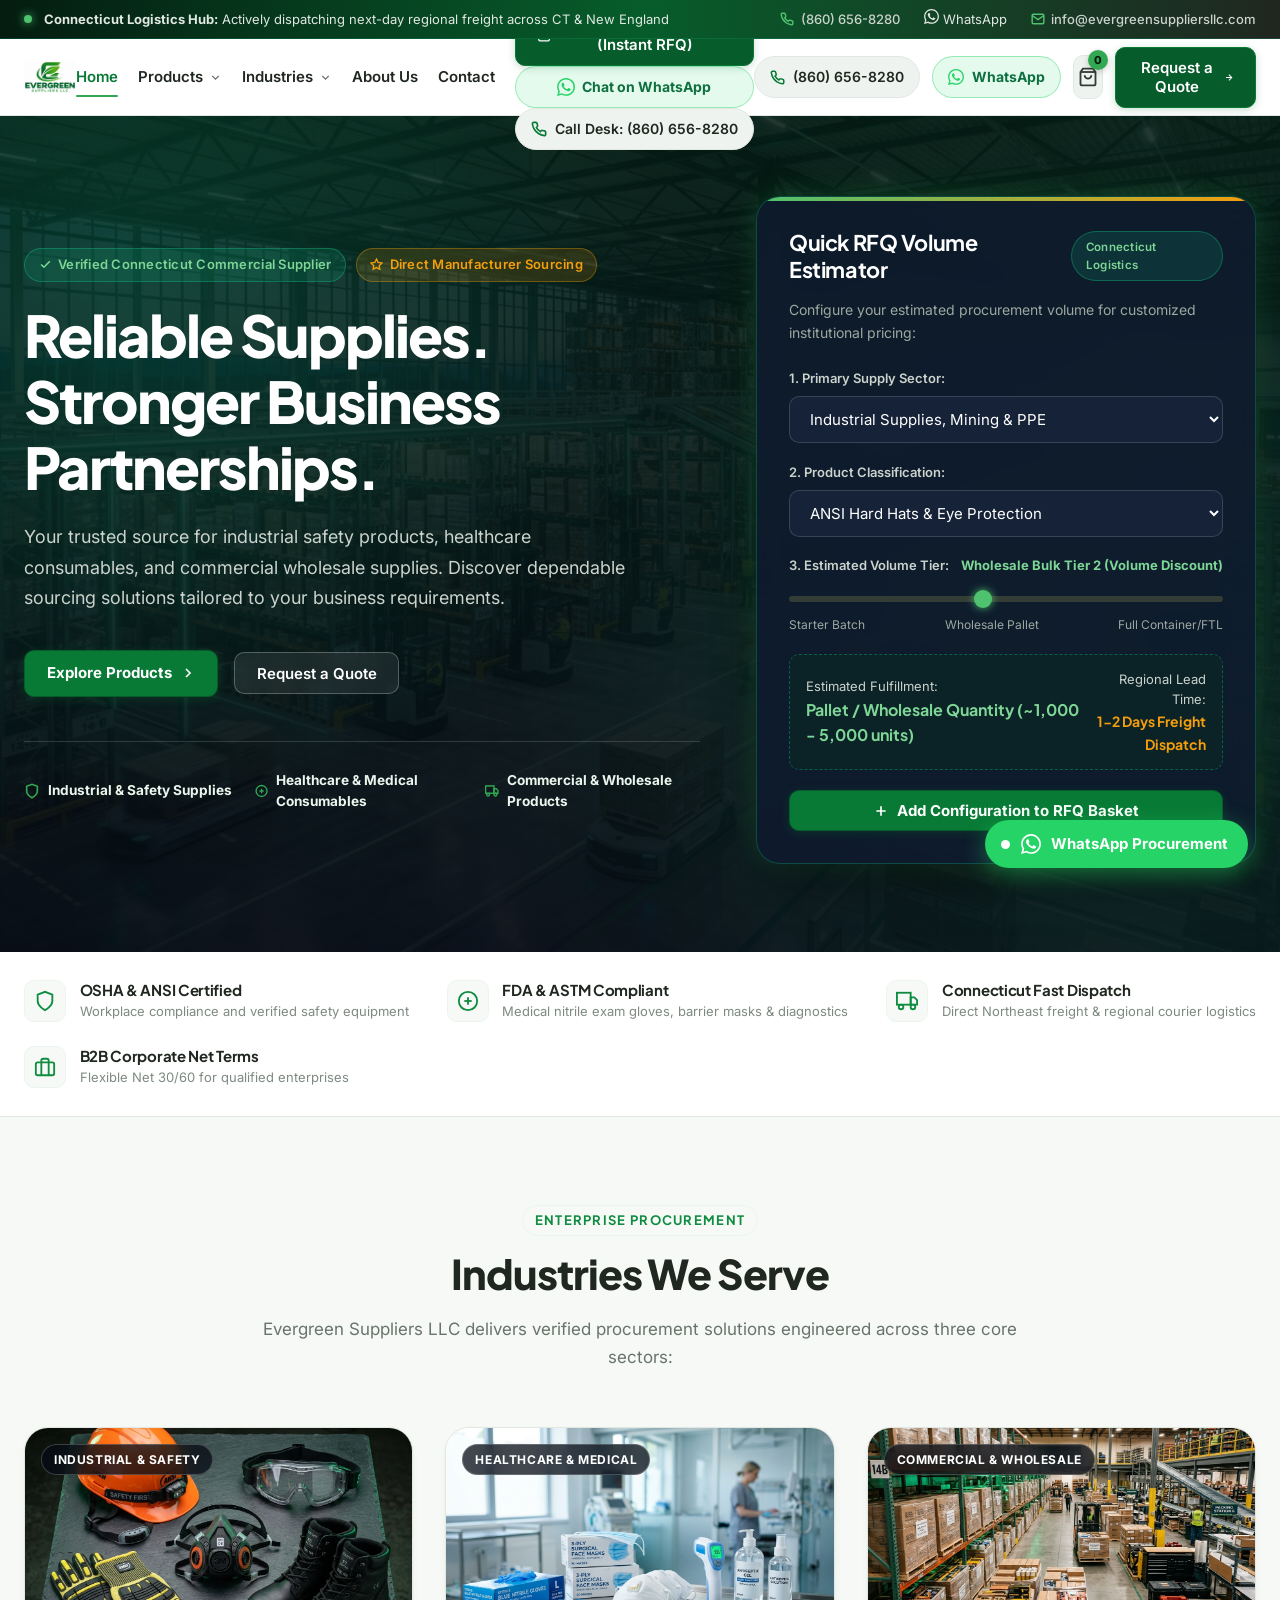
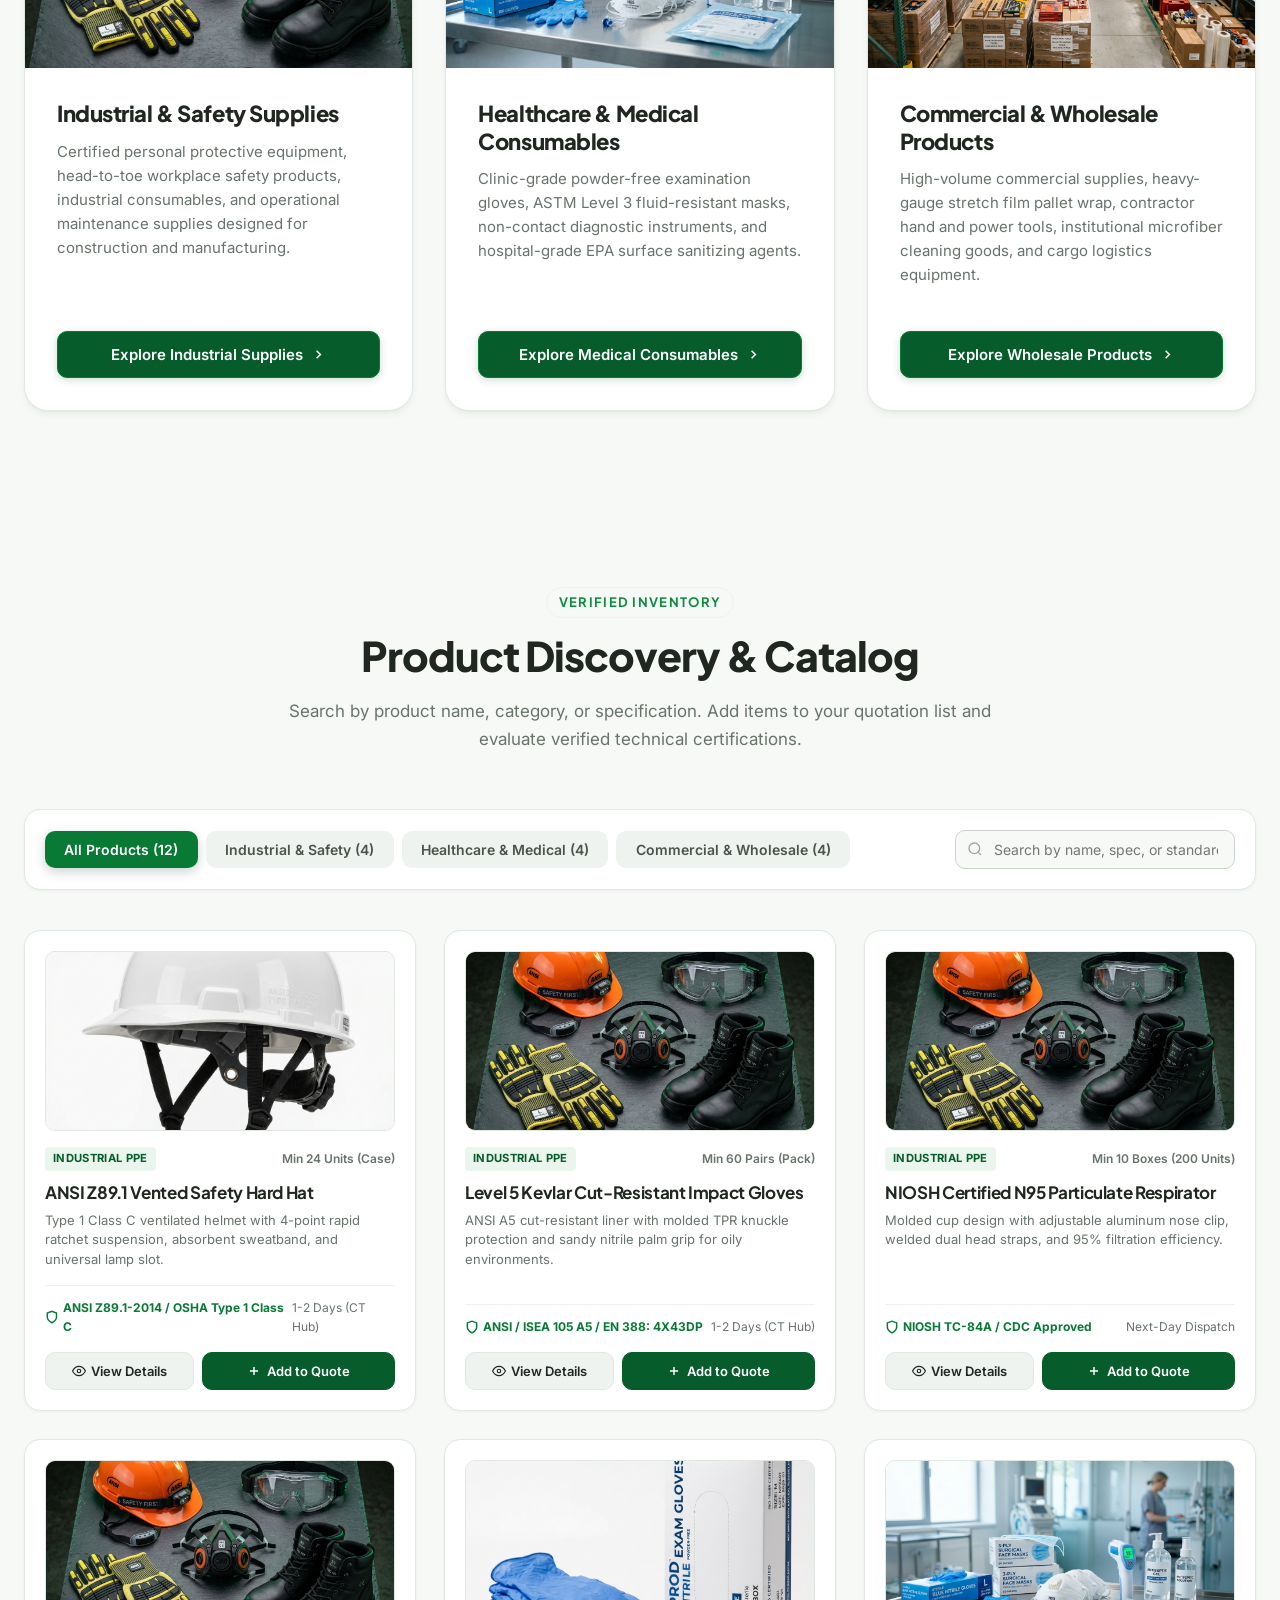
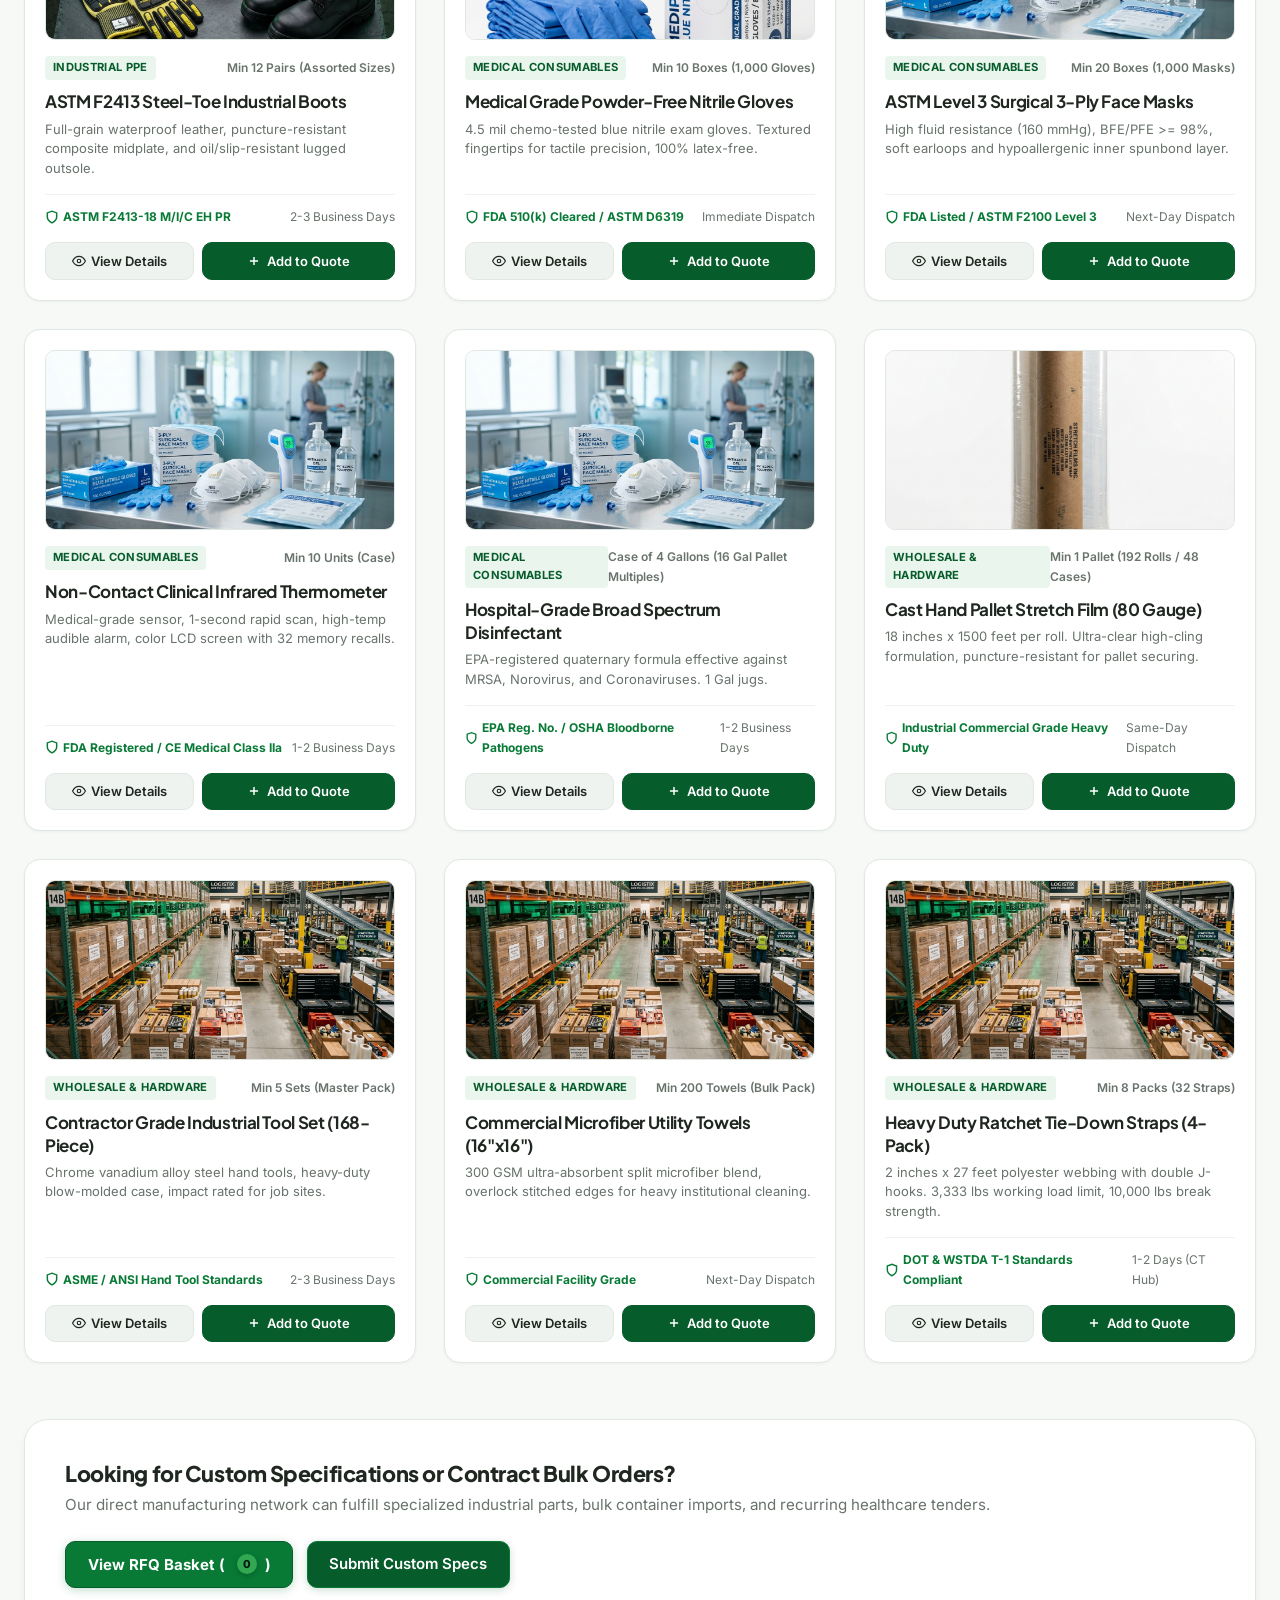
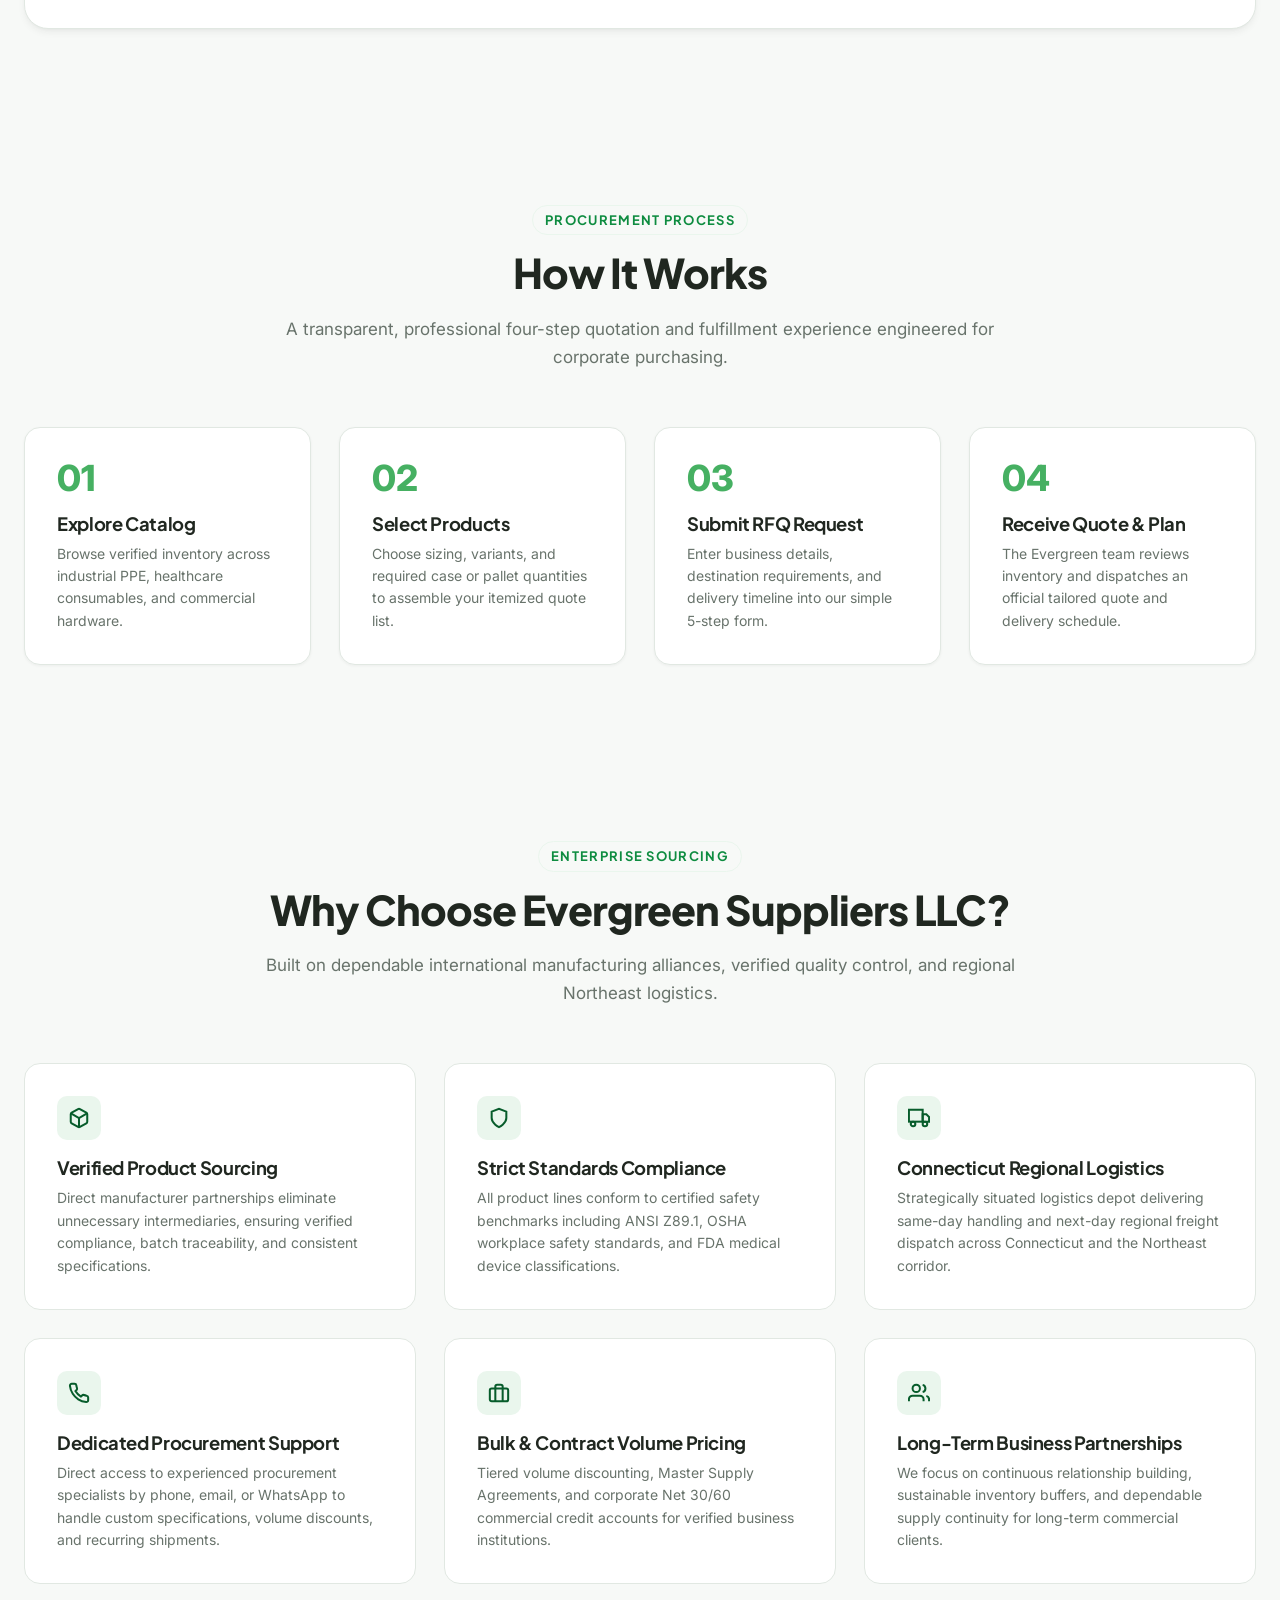
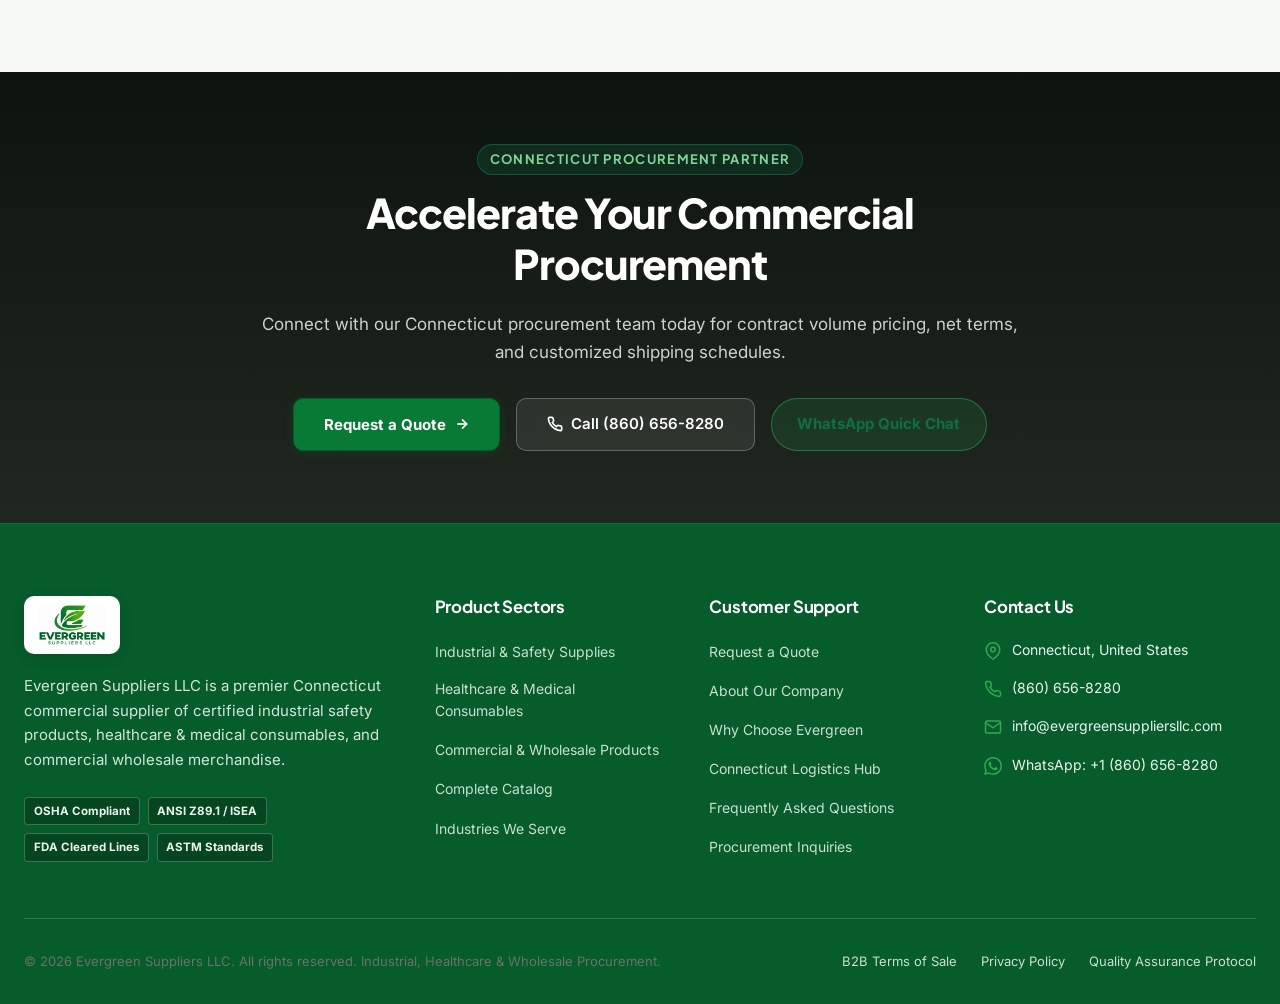
==== commit 06bed583: "feat: add new pages, styles, assets, and update navigation and catalog functionality" ====
--- a/index.html
+++ b/index.html
@@ -3,19 +3,19 @@
 <head>
   <meta charset="UTF-8">
   <meta name="viewport" content="width=device-width, initial-scale=1.0">
-  <title>Evergreen Suppliers LLC | Connecticut B2B Industrial, Medical & Wholesale Supplies</title>
+  <title>Evergreen Suppliers LLC | Industrial Safety, Medical Consumables & Wholesale Supplies</title>
   
   <!-- Primary SEO Meta Tags -->
-  <meta name="description" content="Evergreen Suppliers LLC is a Connecticut-based B2B supplier of certified industrial PPE, healthcare & medical consumables, and wholesale commercial merchandise. Call (860) 656-8280 for bulk quotes.">
-  <meta name="keywords" content="Evergreen Suppliers LLC, Connecticut B2B supplier, industrial PPE, healthcare consumables, medical supplies Connecticut, wholesale merchandise, ANSI safety gear, nitrile gloves bulk, Hartford CT supplier">
+  <meta name="description" content="Evergreen Suppliers LLC is a trusted Connecticut B2B supplier of certified industrial safety products, healthcare & medical consumables, and commercial wholesale supplies. Call (860) 656-8280 or request a quote.">
+  <meta name="keywords" content="Evergreen Suppliers LLC, industrial safety supplies, healthcare consumables, medical supplies Connecticut, commercial wholesale supplies, PPE supplier, nitrile gloves bulk, ANSI safety gear, B2B procurement">
   <meta name="author" content="Evergreen Suppliers LLC">
   <meta name="robots" content="index, follow">
   
   <!-- Open Graph -->
   <meta property="og:type" content="website">
-  <meta property="og:url" content="https://www.evergreensuppliersllc.com/">
-  <meta property="og:title" content="Evergreen Suppliers LLC | Connecticut Industrial, Medical & Wholesale Procurement">
-  <meta property="og:description" content="Certified Connecticut B2B supplier of industrial PPE, clinic-grade medical consumables, and bulk commercial merchandise. Next-day regional delivery available.">
+  <meta property="og:url" content="https://evergreensuppliersllc.com/">
+  <meta property="og:title" content="Evergreen Suppliers LLC | Reliable Supplies. Stronger Business Partnerships.">
+  <meta property="og:description" content="Your trusted source for industrial safety products, healthcare consumables, and commercial wholesale supplies. Discover dependable sourcing solutions tailored to your business requirements.">
   <meta property="og:image" content="assets/images/hero-warehouse.jpg">
 
   <!-- Schema.org Structured Data -->
@@ -24,7 +24,7 @@
     "@context": "https://schema.org",
     "@type": "WholesaleStore",
     "name": "Evergreen Suppliers LLC",
-    "image": "assets/images/hero-warehouse.jpg",
+    "image": "assets/images/logo-cropped.png",
     "telephone": "+1-860-656-8280",
     "email": "info@evergreensuppliersllc.com",
     "address": {
@@ -32,13 +32,13 @@
       "addressRegion": "CT",
       "addressCountry": "US"
     },
-    "description": "Evergreen Suppliers LLC is a Connecticut-based supplier of certified Industrial PPE, Healthcare & Medical Consumables, and Wholesale Commercial Merchandise."
+    "description": "Evergreen Suppliers LLC supplies certified industrial safety products, healthcare & medical consumables, and commercial wholesale merchandise."
   }
   </script>
 
   <!-- Stylesheet -->
   <link rel="stylesheet" href="css/styles.css">
-  <link rel="icon" type="image/svg+xml" href="data:image/svg+xml,<svg xmlns='http://www.w3.org/2000/svg' viewBox='0 0 24 24' fill='%2310b981'><path d='M12 2L4 12h5v8h6v-8h5z'/></svg>">
+  <link rel="icon" type="image/png" href="assets/images/logo-cropped.png">
 </head>
 <body>
 
@@ -54,6 +54,10 @@
           <svg viewBox="0 0 24 24" fill="none" stroke="currentColor" stroke-width="2.5"><path d="M22 16.92v3a2 2 0 0 1-2.18 2 19.79 19.79 0 0 1-8.63-3.07 19.5 19.5 0 0 1-6-6 19.79 19.79 0 0 1-3.07-8.67A2 2 0 0 1 4.11 2h3a2 2 0 0 1 2 1.72 12.84 12.84 0 0 0 .7 2.81 2 2 0 0 1-.45 2.11L8.09 9.91a16 16 0 0 0 6 6l1.27-1.27a2 2 0 0 1 2.11-.45 12.84 12.84 0 0 0 2.81.7A2 2 0 0 1 22 16.92z"/></svg>
           (860) 656-8280
         </a>
+        <a href="https://wa.me/18606568280?text=Hello%20Evergreen%20Suppliers%20LLC%2C%20I%20would%20like%20to%20request%20a%20quote%20for%20supplies." target="_blank" rel="noopener noreferrer" class="announcement-whatsapp-link" title="Chat on WhatsApp">
+          <svg width="15" height="15" viewBox="0 0 24 24" fill="currentColor"><path d="M.057 24l1.687-6.163c-1.041-1.804-1.588-3.849-1.587-5.946.003-6.556 5.338-11.891 11.893-11.891 3.181.001 6.167 1.24 8.413 3.488 2.245 2.248 3.481 5.236 3.48 8.414-.003 6.557-5.338 11.892-11.893 11.892-1.99-.001-3.951-.5-5.688-1.448l-6.305 1.654zm6.597-3.807c1.676.995 3.276 1.591 5.392 1.592 5.448 0 9.886-4.434 9.889-9.885.002-5.462-4.415-9.89-9.881-9.892-5.452 0-9.887 4.434-9.889 9.884-.001 2.225.651 3.891 1.746 5.634l-.999 3.648 3.742-.981zm11.387-5.464c-.074-.124-.272-.198-.57-.347-.297-.149-1.758-.868-2.031-.967-.272-.099-.47-.149-.669.149-.198.297-.768.967-.941 1.165-.173.198-.347.223-.644.074-.297-.149-1.255-.462-2.39-1.475-.883-.788-1.48-1.761-1.653-2.059-.173-.297-.018-.458.13-.606.134-.133.297-.347.446-.521.151-.172.2-.296.3-.495.099-.198.05-.372-.025-.521-.075-.148-.669-1.611-.916-2.206-.242-.579-.487-.501-.669-.51l-.57-.01c-.198 0-.52.074-.792.372s-1.04 1.016-1.04 2.479 1.065 2.876 1.213 3.074c.149.198 2.095 3.2 5.076 4.487.709.306 1.263.489 1.694.626.712.226 1.36.194 1.872.118.571-.085 1.758-.719 2.006-1.413.248-.695.248-1.29.173-1.414z"/></svg>
+          WhatsApp
+        </a>
         <a href="mailto:info@evergreensuppliersllc.com" class="announcement-contact-link" title="Email Evergreen Suppliers LLC">
           <svg viewBox="0 0 24 24" fill="none" stroke="currentColor" stroke-width="2.5"><path d="M4 4h16c1.1 0 2 .9 2 2v12c0 1.1-.9 2-2 2H4c-1.1 0-2-.9-2-2V6c0-1.1.9-2 2-2z"/><polyline points="22,6 12,13 2,6"/></svg>
           info@evergreensuppliersllc.com
@@ -65,29 +69,65 @@
   <!-- Main Header & Navigation -->
   <header class="main-header" id="mainHeader">
     <div class="container header-container">
+      <!-- Evergreen Suppliers LLC Logo -->
       <a href="index.html" class="brand-logo" aria-label="Evergreen Suppliers LLC Home">
-        <div class="logo-icon-wrap">
-          <svg width="24" height="24" viewBox="0 0 24 24" fill="none" stroke="currentColor" stroke-width="2.2" stroke-linecap="round" stroke-linejoin="round">
-            <path d="M12 2L4 12h4.5l-3 6h6.5v4h2v-4h6.5l-3-6H20L12 2z"/>
-          </svg>
-        </div>
-        <div class="brand-text-wrap">
-          <div class="brand-title">
-            Evergreen <span class="llc">LLC</span>
-          </div>
-          <span class="brand-subtitle">Commercial & Industrial Supplies</span>
-        </div>
+        <img src="assets/images/logo-cropped.png" alt="Evergreen Suppliers LLC Logo" class="brand-logo-img">
       </a>
 
-      <!-- Multi-Page Navigation Menu -->
+      <!-- Primary Navigation with Dropdowns -->
       <nav aria-label="Primary Navigation">
         <ul class="nav-menu" id="navMenu">
           <li><a href="index.html" class="nav-link active">Home</a></li>
-          <li><a href="sectors.html" class="nav-link">Supply Sectors</a></li>
-          <li><a href="catalog.html" class="nav-link">Product Catalog</a></li>
-          <li><a href="logistics.html" class="nav-link">Connecticut Hub</a></li>
-          <li><a href="why-choose-us.html" class="nav-link">Why Choose Us</a></li>
-          <li><a href="faq.html" class="nav-link">FAQ</a></li>
+          
+          <!-- Products Dropdown -->
+          <li class="nav-item-dropdown">
+            <a href="catalog.html" class="nav-link">
+              Products
+              <svg class="dropdown-arrow" viewBox="0 0 24 24" fill="none" stroke="currentColor" stroke-width="2.5"><polyline points="6 9 12 15 18 9"/></svg>
+            </a>
+            <div class="nav-dropdown-menu">
+              <a href="catalog.html" class="nav-dropdown-link">
+                <span class="nav-dropdown-title">All Products & Catalog</span>
+                <span class="nav-dropdown-desc">Complete multi-sector inventory list</span>
+              </a>
+              <a href="catalog.html#industrial" class="nav-dropdown-link">
+                <span class="nav-dropdown-title">Industrial & Safety Supplies</span>
+                <span class="nav-dropdown-desc">ANSI helmets, Kevlar gloves, N95s, work boots</span>
+              </a>
+              <a href="catalog.html#medical" class="nav-dropdown-link">
+                <span class="nav-dropdown-title">Healthcare & Medical Consumables</span>
+                <span class="nav-dropdown-desc">Nitrile exam gloves, surgical masks, diagnostics</span>
+              </a>
+              <a href="catalog.html#wholesale" class="nav-dropdown-link">
+                <span class="nav-dropdown-title">Commercial & Wholesale Products</span>
+                <span class="nav-dropdown-desc">Stretch film, contractor tooling, logistics gear</span>
+              </a>
+            </div>
+          </li>
+
+          <!-- Industries Dropdown -->
+          <li class="nav-item-dropdown">
+            <a href="sectors.html" class="nav-link">
+              Industries
+              <svg class="dropdown-arrow" viewBox="0 0 24 24" fill="none" stroke="currentColor" stroke-width="2.5"><polyline points="6 9 12 15 18 9"/></svg>
+            </a>
+            <div class="nav-dropdown-menu">
+              <a href="sectors.html#industrial" class="nav-dropdown-link">
+                <span class="nav-dropdown-title">Industrial & Safety</span>
+                <span class="nav-dropdown-desc">Workplace protection, manufacturing, mining</span>
+              </a>
+              <a href="sectors.html#medical" class="nav-dropdown-link">
+                <span class="nav-dropdown-title">Healthcare & Medical</span>
+                <span class="nav-dropdown-desc">Hospitals, outpatient clinics, care facilities</span>
+              </a>
+              <a href="sectors.html#wholesale" class="nav-dropdown-link">
+                <span class="nav-dropdown-title">Commercial & Wholesale</span>
+                <span class="nav-dropdown-desc">Logistics hubs, packaging, commercial hardware</span>
+              </a>
+            </div>
+          </li>
+
+          <li><a href="about.html" class="nav-link">About Us</a></li>
           <li><a href="contact.html" class="nav-link">Contact</a></li>
         </ul>
       </nav>
@@ -99,16 +139,21 @@
           <span>(860) 656-8280</span>
         </a>
 
-        <!-- Floating/Header Quote Cart Trigger -->
+        <a href="https://wa.me/18606568280?text=Hello%20Evergreen%20Suppliers%20LLC%2C%20I%20would%20like%20to%20request%20a%20quote%20for%20supplies." target="_blank" rel="noopener noreferrer" class="btn-whatsapp-quick" title="WhatsApp Chat">
+          <svg width="16" height="16" viewBox="0 0 24 24" fill="currentColor"><path d="M.057 24l1.687-6.163c-1.041-1.804-1.588-3.849-1.587-5.946.003-6.556 5.338-11.891 11.893-11.891 3.181.001 6.167 1.24 8.413 3.488 2.245 2.248 3.481 5.236 3.48 8.414-.003 6.557-5.338 11.892-11.893 11.892-1.99-.001-3.951-.5-5.688-1.448l-6.305 1.654zm6.597-3.807c1.676.995 3.276 1.591 5.392 1.592 5.448 0 9.886-4.434 9.889-9.885.002-5.462-4.415-9.89-9.881-9.892-5.452 0-9.887 4.434-9.889 9.884-.001 2.225.651 3.891 1.746 5.634l-.999 3.648 3.742-.981zm11.387-5.464c-.074-.124-.272-.198-.57-.347-.297-.149-1.758-.868-2.031-.967-.272-.099-.47-.149-.669.149-.198.297-.768.967-.941 1.165-.173.198-.347.223-.644.074-.297-.149-1.255-.462-2.39-1.475-.883-.788-1.48-1.761-1.653-2.059-.173-.297-.018-.458.13-.606.134-.133.297-.347.446-.521.151-.172.2-.296.3-.495.099-.198.05-.372-.025-.521-.075-.148-.669-1.611-.916-2.206-.242-.579-.487-.501-.669-.51l-.57-.01c-.198 0-.52.074-.792.372s-1.04 1.016-1.04 2.479 1.065 2.876 1.213 3.074c.149.198 2.095 3.2 5.076 4.487.709.306 1.263.489 1.694.626.712.226 1.36.194 1.872.118.571-.085 1.758-.719 2.006-1.413.248-.695.248-1.29.173-1.414z"/></svg>
+          <span>WhatsApp</span>
+        </a>
+
+        <!-- Header Quote Cart Trigger -->
         <button class="btn-quote-cart open-rfq-drawer" id="headerQuoteCartBtn" aria-label="View RFQ Basket">
           <svg width="20" height="20" viewBox="0 0 24 24" fill="none" stroke="currentColor" stroke-width="2.2"><path d="M6 2L3 6v14a2 2 0 0 0 2 2h14a2 2 0 0 0 2-2V6l-3-4z"/><line x1="3" y1="6" x2="21" y2="6"/><path d="M16 10a4 4 0 0 1-8 0"/></svg>
           <span class="quote-count-badge">0</span>
         </button>
 
-        <a href="contact.html" class="btn-primary" id="headerRfqBtn">
-          Request Quote
+        <button class="btn-primary open-rfq-drawer" id="headerRfqBtn">
+          Request a Quote
           <svg width="15" height="15" viewBox="0 0 24 24" fill="none" stroke="currentColor" stroke-width="2.5"><line x1="5" y1="12" x2="19" y2="12"></line><polyline points="12 5 19 12 12 19"></polyline></svg>
-        </a>
+        </button>
 
         <button class="hamburger-btn" id="hamburgerBtn" aria-label="Toggle Navigation Menu">
           <svg width="24" height="24" viewBox="0 0 24 24" fill="none" stroke="currentColor" stroke-width="2"><line x1="3" y1="12" x2="21" y2="12"></line><line x1="3" y1="6" x2="21" y2="6"></line><line x1="3" y1="18" x2="21" y2="18"></line></svg>
@@ -117,72 +162,69 @@
     </div>
   </header>
 
-  <!-- Hero Section -->
+  <!-- Homepage Hero Section -->
   <section class="hero-section" id="hero">
     <div class="container hero-grid">
+      <!-- LEFT SIDE -->
       <div class="hero-content">
         <div class="hero-badge-row">
           <span class="hero-pill primary">
             <svg width="13" height="13" viewBox="0 0 24 24" fill="none" stroke="currentColor" stroke-width="3"><polyline points="20 6 9 17 4 12"/></svg>
-            Registered Connecticut Commercial Supplier
+            Verified Connecticut Commercial Supplier
           </span>
           <span class="hero-pill gold">
             <svg width="13" height="13" viewBox="0 0 24 24" fill="none" stroke="currentColor" stroke-width="2.5"><polygon points="12 2 15.09 8.26 22 9.27 17 14.14 18.18 21.02 12 17.77 5.82 21.02 7 14.14 2 9.27 8.91 8.26 12 2"/></svg>
-            Direct Manufacturer Alliances
+            Direct Manufacturer Sourcing
           </span>
         </div>
 
         <h1 class="hero-title">
-          Certified Industrial PPE, Healthcare Consumables & <span class="highlight-text">Wholesale Merchandise</span>
+          Reliable Supplies. Stronger Business Partnerships.
         </h1>
 
         <p class="hero-description">
-          <strong>Evergreen Suppliers LLC</strong> connects verified international manufacturers directly to industrial facilities, medical networks, and commercial contractors across Connecticut and the Northeast. Rapid bulk dispatch, certified compliance, and reliable procurement.
+          Your trusted source for industrial safety products, healthcare consumables, and commercial wholesale supplies. Discover dependable sourcing solutions tailored to your business requirements.
         </p>
 
         <div class="hero-cta-group">
           <a href="catalog.html" class="btn-accent" id="heroExploreCatalogBtn">
-            Explore Supply Catalog
+            Explore Products
             <svg width="16" height="16" viewBox="0 0 24 24" fill="none" stroke="currentColor" stroke-width="2.5"><polyline points="9 18 15 12 9 6"/></svg>
           </a>
-          <a href="tel:8606568280" class="btn-outline-white" id="heroCallBtn">
-            <svg width="16" height="16" viewBox="0 0 24 24" fill="none" stroke="currentColor" stroke-width="2.5"><path d="M22 16.92v3a2 2 0 0 1-2.18 2 19.79 19.79 0 0 1-8.63-3.07 19.5 19.5 0 0 1-6-6 19.79 19.79 0 0 1-3.07-8.67A2 2 0 0 1 4.11 2h3a2 2 0 0 1 2 1.72 12.84 12.84 0 0 0 .7 2.81 2 2 0 0 1-.45 2.11L8.09 9.91a16 16 0 0 0 6 6l1.27-1.27a2 2 0 0 1 2.11-.45 12.84 12.84 0 0 0 2.81.7A2 2 0 0 1 22 16.92z"/></svg>
-            Call (860) 656-8280
-          </a>
-        </div>
-
-        <div class="hero-stats-row">
-          <div class="hero-stat-card">
-            <span class="stat-number">99.8<span class="accent">%</span></span>
-            <span class="stat-label">On-Time Regional Dispatch</span>
-          </div>
-          <div class="hero-stat-card">
-            <span class="stat-number">100<span class="accent">%</span></span>
-            <span class="stat-label">Certified ANSI & FDA Lines</span>
-          </div>
-          <div class="hero-stat-card">
-            <span class="stat-number">&lt; 24<span class="accent">h</span></span>
-            <span class="stat-label">RFQ Turnaround Time</span>
-          </div>
-          <div class="hero-stat-card">
-            <span class="stat-number">500<span class="accent">+</span></span>
-            <span class="stat-label">Active B2B Accounts</span>
-          </div>
-        </div>
-      </div>
-
-      <!-- Quick RFQ Builder Card -->
+          <button class="btn-outline-white open-rfq-drawer" id="heroRfqBtn">
+            Request a Quote
+          </button>
+        </div>
+
+        <!-- Three concise supporting highlights beneath the hero text -->
+        <div style="display: grid; grid-template-columns: repeat(3, 1fr); gap: 1rem; padding-top: 1.75rem; border-top: 1px solid rgba(255, 255, 255, 0.15);">
+          <div style="display: flex; align-items: center; gap: 0.5rem; color: var(--pale-green); font-size: 0.85rem; font-weight: 700;">
+            <svg width="16" height="16" viewBox="0 0 24 24" fill="none" stroke="var(--bright-leaf-green)" stroke-width="2.5"><path d="M12 22s8-4 8-10V5l-8-3-8 3v7c0 6 8 10 8 10z"/></svg>
+            <span>Industrial & Safety Supplies</span>
+          </div>
+          <div style="display: flex; align-items: center; gap: 0.5rem; color: var(--pale-green); font-size: 0.85rem; font-weight: 700;">
+            <svg width="16" height="16" viewBox="0 0 24 24" fill="none" stroke="var(--bright-leaf-green)" stroke-width="2.5"><circle cx="12" cy="12" r="10"/><path d="M8 12h8"/><path d="M12 8v8"/></svg>
+            <span>Healthcare & Medical Consumables</span>
+          </div>
+          <div style="display: flex; align-items: center; gap: 0.5rem; color: var(--pale-green); font-size: 0.85rem; font-weight: 700;">
+            <svg width="16" height="16" viewBox="0 0 24 24" fill="none" stroke="var(--bright-leaf-green)" stroke-width="2.5"><rect x="1" y="3" width="15" height="13"/><polygon points="16 8 20 8 23 11 23 16 16 16 16 8"/><circle cx="5.5" cy="18.5" r="2.5"/><circle cx="18.5" cy="18.5" r="2.5"/></svg>
+            <span>Commercial & Wholesale Products</span>
+          </div>
+        </div>
+      </div>
+
+      <!-- RIGHT SIDE: High-quality professional photography & Interactive Procurement Estimator -->
       <div class="hero-card-side">
         <div class="rfq-calculator-card" id="heroRfqCard">
           <div class="card-header-badge">
-            <h3 class="card-title">Instant RFQ Estimator</h3>
-            <span class="hero-pill primary" style="font-size: 0.72rem;">CT Quick Desk</span>
+            <h3 class="card-title">Quick RFQ Volume Estimator</h3>
+            <span class="hero-pill primary" style="font-size: 0.72rem;">Connecticut Logistics</span>
           </div>
           <p class="card-subtitle">Configure your estimated procurement volume for customized institutional pricing:</p>
 
           <div class="form-group-custom">
             <label for="calcSector" class="calc-step-label">
-              <span>1. Select Primary Supply Sector:</span>
+              <span>1. Primary Supply Sector:</span>
             </label>
             <select id="calcSector" class="select-custom">
               <option value="industrial" selected>Industrial Supplies, Mining & PPE</option>
@@ -242,7 +284,7 @@
         </div>
         <div class="trust-text">
           <h4>OSHA & ANSI Certified</h4>
-          <p>Strict workplace compliance & lab-tested gear</p>
+          <p>Workplace compliance and verified safety equipment</p>
         </div>
       </div>
 
@@ -252,7 +294,7 @@
         </div>
         <div class="trust-text">
           <h4>FDA & ASTM Compliant</h4>
-          <p>Medical exam gloves, 3-ply masks & diagnostics</p>
+          <p>Medical nitrile exam gloves, barrier masks & diagnostics</p>
         </div>
       </div>
 
@@ -272,75 +314,78 @@
         </div>
         <div class="trust-text">
           <h4>B2B Corporate Net Terms</h4>
-          <p>Available Net 30/60 for qualified enterprises</p>
+          <p>Flexible Net 30/60 for qualified enterprises</p>
         </div>
       </div>
     </div>
   </section>
 
-  <!-- 3 Supply Pillars Overview -->
-  <section class="section" id="sectors-overview">
+  <!-- Industries We Serve Section (Section 8) -->
+  <section class="section" id="industries">
     <div class="container">
       <div class="section-header">
         <span class="section-eyebrow">Enterprise Procurement</span>
-        <h2 class="section-title">Three Core Supply Pillars</h2>
+        <h2 class="section-title">Industries We Serve</h2>
         <p class="section-subtitle">
-          Discover our specialized sectors engineered for institutional safety, patient care, and industrial infrastructure.
+          Evergreen Suppliers LLC delivers verified procurement solutions engineered across three core sectors:
         </p>
       </div>
 
       <div class="sectors-grid">
+        <!-- Sector 1: Industrial & Safety -->
         <article class="sector-card">
           <div class="sector-image-wrap">
-            <img src="assets/images/industrial-ppe.jpg" alt="Certified Industrial PPE Safety Equipment" class="sector-img" loading="lazy">
-            <span class="sector-badge">Industrial & Mining</span>
+            <img src="assets/images/industrial-ppe.jpg" alt="Industrial and Safety Supplies" class="sector-img" loading="lazy">
+            <span class="sector-badge">Industrial & Safety</span>
           </div>
           <div class="sector-body">
-            <h3 class="sector-name">Industrial Supplies & PPE</h3>
+            <h3 class="sector-name">Industrial & Safety Supplies</h3>
             <p class="sector-summary">
-              Certified workplace protection, heavy-duty industrial workwear, respiratory filtration, and mining/extraction safety gear.
+              Certified personal protective equipment, head-to-toe workplace safety products, industrial consumables, and operational maintenance supplies designed for construction and manufacturing.
             </p>
-            <div style="margin-top: auto; padding-top: 1rem;">
-              <a href="sectors.html#industrial" class="btn-primary" style="width: 100%;">
-                Explore Industrial Sector
+            <div style="margin-top: auto; padding-top: 1.25rem;">
+              <a href="catalog.html#industrial" class="btn-primary" style="width: 100%;">
+                Explore Industrial Supplies
                 <svg width="15" height="15" viewBox="0 0 24 24" fill="none" stroke="currentColor" stroke-width="2.5"><polyline points="9 18 15 12 9 6"/></svg>
               </a>
             </div>
           </div>
         </article>
 
+        <!-- Sector 2: Healthcare & Medical -->
         <article class="sector-card">
           <div class="sector-image-wrap">
             <img src="assets/images/medical-consumables.jpg" alt="Healthcare and Medical Consumables" class="sector-img" loading="lazy">
-            <span class="sector-badge" style="background: rgba(13, 61, 46, 0.85); color: #6ee7b7;">Healthcare Grade</span>
+            <span class="sector-badge">Healthcare & Medical</span>
           </div>
           <div class="sector-body">
             <h3 class="sector-name">Healthcare & Medical Consumables</h3>
             <p class="sector-summary">
-              FDA-cleared diagnostic tools, nitrile exam gloves, barrier masks, and hospital surface sanitization supplies.
+              Clinic-grade powder-free examination gloves, ASTM Level 3 fluid-resistant masks, non-contact diagnostic instruments, and hospital-grade EPA surface sanitizing agents.
             </p>
-            <div style="margin-top: auto; padding-top: 1rem;">
-              <a href="sectors.html#medical" class="btn-primary" style="width: 100%;">
-                Explore Healthcare Sector
+            <div style="margin-top: auto; padding-top: 1.25rem;">
+              <a href="catalog.html#medical" class="btn-primary" style="width: 100%;">
+                Explore Medical Consumables
                 <svg width="15" height="15" viewBox="0 0 24 24" fill="none" stroke="currentColor" stroke-width="2.5"><polyline points="9 18 15 12 9 6"/></svg>
               </a>
             </div>
           </div>
         </article>
 
+        <!-- Sector 3: Commercial & Wholesale -->
         <article class="sector-card">
           <div class="sector-image-wrap">
-            <img src="assets/images/wholesale-merchandise.jpg" alt="Commercial Wholesale and Logistics Hardware" class="sector-img" loading="lazy">
-            <span class="sector-badge" style="background: rgba(15, 26, 46, 0.85); color: #fbbf24;">Commercial Wholesale</span>
+            <img src="assets/images/wholesale-merchandise.jpg" alt="Commercial and Wholesale Products" class="sector-img" loading="lazy">
+            <span class="sector-badge">Commercial & Wholesale</span>
           </div>
           <div class="sector-body">
-            <h3 class="sector-name">Commercial Wholesale & Hardware</h3>
+            <h3 class="sector-name">Commercial & Wholesale Products</h3>
             <p class="sector-summary">
-              Wholesale packaging stretch film, facility hardware, contractor tooling, and bulk consumer merchandise.
+              High-volume commercial supplies, heavy-gauge stretch film pallet wrap, contractor hand and power tools, institutional microfiber cleaning goods, and cargo logistics equipment.
             </p>
-            <div style="margin-top: auto; padding-top: 1rem;">
-              <a href="sectors.html#wholesale" class="btn-primary" style="width: 100%;">
-                Explore Wholesale Sector
+            <div style="margin-top: auto; padding-top: 1.25rem;">
+              <a href="catalog.html#wholesale" class="btn-primary" style="width: 100%;">
+                Explore Wholesale Products
                 <svg width="15" height="15" viewBox="0 0 24 24" fill="none" stroke="currentColor" stroke-width="2.5"><polyline points="9 18 15 12 9 6"/></svg>
               </a>
             </div>
@@ -350,79 +395,229 @@
     </div>
   </section>
 
-
-
-  <!-- CTA Banner to Connecticut Hub & Contact -->
-  <section class="section section-dark">
-    <div class="container" style="text-align: center; max-width: 840px;">
-      <span class="section-eyebrow">Connecticut B2B Partner</span>
+  <!-- Product Discovery & Catalog Section (Section 5 & 6) -->
+  <section class="section" id="catalog" style="background: var(--soft-bg);">
+    <div class="container">
+      <div class="section-header">
+        <span class="section-eyebrow">Verified Inventory</span>
+        <h2 class="section-title">Product Discovery & Catalog</h2>
+        <p class="section-subtitle">
+          Search by product name, category, or specification. Add items to your quotation list and evaluate verified technical certifications.
+        </p>
+      </div>
+
+      <!-- Search & Filters -->
+      <div class="catalog-controls">
+        <div class="catalog-tabs" role="tablist">
+          <button class="catalog-tab active" data-sector="all" role="tab" aria-selected="true">All Products (12)</button>
+          <button class="catalog-tab" data-sector="industrial" role="tab" aria-selected="false">Industrial & Safety (4)</button>
+          <button class="catalog-tab" data-sector="medical" role="tab" aria-selected="false">Healthcare & Medical (4)</button>
+          <button class="catalog-tab" data-sector="wholesale" role="tab" aria-selected="false">Commercial & Wholesale (4)</button>
+        </div>
+
+        <div class="catalog-search-wrap">
+          <svg class="catalog-search-icon" width="16" height="16" viewBox="0 0 24 24" fill="none" stroke="currentColor" stroke-width="2"><circle cx="11" cy="11" r="8"/><line x1="21" y1="21" x2="16.65" y2="16.65"/></svg>
+          <input type="text" id="catalogSearch" class="catalog-search-input" placeholder="Search by name, spec, or standard...">
+        </div>
+      </div>
+
+      <!-- Catalog Grid: Dynamically Rendered via js/app.js -->
+      <div class="catalog-grid" id="catalogGrid"></div>
+
+      <!-- Custom Sourcing Callout Banner -->
+      <div style="margin-top: 3.5rem; background: var(--white); border-radius: var(--radius-xl); border: 1px solid var(--border-color); padding: 2.5rem; box-shadow: var(--shadow-md); display: flex; align-items: center; justify-content: space-between; flex-wrap: wrap; gap: 1.5rem;">
+        <div>
+          <h3 style="font-size: 1.35rem; color: var(--primary-text); margin-bottom: 0.35rem; font-weight: 800;">Looking for Custom Specifications or Contract Bulk Orders?</h3>
+          <p style="color: var(--secondary-text); font-size: 0.95rem;">Our direct manufacturing network can fulfill specialized industrial parts, bulk container imports, and recurring healthcare tenders.</p>
+        </div>
+        <div style="display: flex; gap: 0.85rem; flex-wrap: wrap;">
+          <button class="btn-accent open-rfq-drawer">
+            View RFQ Basket (<span class="quote-count-badge" style="position: static; display: inline-flex; margin-left: 0.25rem;">0</span>)
+          </button>
+          <a href="contact.html" class="btn-primary">Submit Custom Specs</a>
+        </div>
+      </div>
+    </div>
+  </section>
+
+  <!-- How It Works Section (Section 10) -->
+  <section class="section" id="how-it-works">
+    <div class="container">
+      <div class="section-header">
+        <span class="section-eyebrow">Procurement Process</span>
+        <h2 class="section-title">How It Works</h2>
+        <p class="section-subtitle">
+          A transparent, professional four-step quotation and fulfillment experience engineered for corporate purchasing.
+        </p>
+      </div>
+
+      <div style="display: grid; grid-template-columns: repeat(auto-fit, minmax(240px, 1fr)); gap: 1.75rem;">
+        <!-- Step 1 -->
+        <div style="background: var(--white); padding: 2rem; border-radius: var(--radius-lg); border: 1px solid var(--border-color); box-shadow: var(--shadow-sm); position: relative;">
+          <div style="font-size: 2.25rem; font-weight: 800; color: var(--bright-leaf-green); line-height: 1; margin-bottom: 1rem; opacity: 0.9;">01</div>
+          <h4 style="font-size: 1.15rem; font-weight: 700; color: var(--primary-text); margin-bottom: 0.5rem;">Explore Catalog</h4>
+          <p style="font-size: 0.875rem; color: var(--secondary-text); line-height: 1.6;">Browse verified inventory across industrial PPE, healthcare consumables, and commercial hardware.</p>
+        </div>
+
+        <!-- Step 2 -->
+        <div style="background: var(--white); padding: 2rem; border-radius: var(--radius-lg); border: 1px solid var(--border-color); box-shadow: var(--shadow-sm); position: relative;">
+          <div style="font-size: 2.25rem; font-weight: 800; color: var(--bright-leaf-green); line-height: 1; margin-bottom: 1rem; opacity: 0.9;">02</div>
+          <h4 style="font-size: 1.15rem; font-weight: 700; color: var(--primary-text); margin-bottom: 0.5rem;">Select Products</h4>
+          <p style="font-size: 0.875rem; color: var(--secondary-text); line-height: 1.6;">Choose sizing, variants, and required case or pallet quantities to assemble your itemized quote list.</p>
+        </div>
+
+        <!-- Step 3 -->
+        <div style="background: var(--white); padding: 2rem; border-radius: var(--radius-lg); border: 1px solid var(--border-color); box-shadow: var(--shadow-sm); position: relative;">
+          <div style="font-size: 2.25rem; font-weight: 800; color: var(--bright-leaf-green); line-height: 1; margin-bottom: 1rem; opacity: 0.9;">03</div>
+          <h4 style="font-size: 1.15rem; font-weight: 700; color: var(--primary-text); margin-bottom: 0.5rem;">Submit RFQ Request</h4>
+          <p style="font-size: 0.875rem; color: var(--secondary-text); line-height: 1.6;">Enter business details, destination requirements, and delivery timeline into our simple 5-step form.</p>
+        </div>
+
+        <!-- Step 4 -->
+        <div style="background: var(--white); padding: 2rem; border-radius: var(--radius-lg); border: 1px solid var(--border-color); box-shadow: var(--shadow-sm); position: relative;">
+          <div style="font-size: 2.25rem; font-weight: 800; color: var(--bright-leaf-green); line-height: 1; margin-bottom: 1rem; opacity: 0.9;">04</div>
+          <h4 style="font-size: 1.15rem; font-weight: 700; color: var(--primary-text); margin-bottom: 0.5rem;">Receive Quote & Plan</h4>
+          <p style="font-size: 0.875rem; color: var(--secondary-text); line-height: 1.6;">The Evergreen team reviews inventory and dispatches an official tailored quote and delivery schedule.</p>
+        </div>
+      </div>
+    </div>
+  </section>
+
+  <!-- Why Choose Evergreen Suppliers LLC (Section 9) -->
+  <section class="section" id="why-choose-us" style="background: var(--soft-bg);">
+    <div class="container">
+      <div class="section-header">
+        <span class="section-eyebrow">Enterprise Sourcing</span>
+        <h2 class="section-title">Why Choose Evergreen Suppliers LLC?</h2>
+        <p class="section-subtitle">
+          Built on dependable international manufacturing alliances, verified quality control, and regional Northeast logistics.
+        </p>
+      </div>
+
+      <div style="display: grid; grid-template-columns: repeat(auto-fit, minmax(320px, 1fr)); gap: 1.75rem;">
+        <div style="background: var(--white); border-radius: var(--radius-lg); border: 1px solid var(--border-color); padding: 2rem;">
+          <div style="width: 44px; height: 44px; border-radius: 10px; background: var(--pale-green); color: var(--forest-green); display: flex; align-items: center; justify-content: center; margin-bottom: 1rem;">
+            <svg width="22" height="22" viewBox="0 0 24 24" fill="none" stroke="currentColor" stroke-width="2.2"><path d="M21 16V8a2 2 0 0 0-1-1.73l-7-4a2 2 0 0 0-2 0l-7 4A2 2 0 0 0 3 8v8a2 2 0 0 0 1 1.73l7 4a2 2 0 0 0 2 0l7-4A2 2 0 0 0 21 16z"/><polyline points="3.27 6.96 12 12.01 20.73 6.96"/><line x1="12" y1="22.08" x2="12" y2="12"/></svg>
+          </div>
+          <h4 style="font-size: 1.15rem; font-weight: 700; color: var(--primary-text); margin-bottom: 0.5rem;">Verified Product Sourcing</h4>
+          <p style="color: var(--secondary-text); font-size: 0.875rem; line-height: 1.6;">Direct manufacturer partnerships eliminate unnecessary intermediaries, ensuring verified compliance, batch traceability, and consistent specifications.</p>
+        </div>
+
+        <div style="background: var(--white); border-radius: var(--radius-lg); border: 1px solid var(--border-color); padding: 2rem;">
+          <div style="width: 44px; height: 44px; border-radius: 10px; background: var(--pale-green); color: var(--forest-green); display: flex; align-items: center; justify-content: center; margin-bottom: 1rem;">
+            <svg width="22" height="22" viewBox="0 0 24 24" fill="none" stroke="currentColor" stroke-width="2.2"><path d="M12 22s8-4 8-10V5l-8-3-8 3v7c0 6 8 10 8 10z"/></svg>
+          </div>
+          <h4 style="font-size: 1.15rem; font-weight: 700; color: var(--primary-text); margin-bottom: 0.5rem;">Strict Standards Compliance</h4>
+          <p style="color: var(--secondary-text); font-size: 0.875rem; line-height: 1.6;">All product lines conform to certified safety benchmarks including ANSI Z89.1, OSHA workplace safety standards, and FDA medical device classifications.</p>
+        </div>
+
+        <div style="background: var(--white); border-radius: var(--radius-lg); border: 1px solid var(--border-color); padding: 2rem;">
+          <div style="width: 44px; height: 44px; border-radius: 10px; background: var(--pale-green); color: var(--forest-green); display: flex; align-items: center; justify-content: center; margin-bottom: 1rem;">
+            <svg width="22" height="22" viewBox="0 0 24 24" fill="none" stroke="currentColor" stroke-width="2.2"><rect x="1" y="3" width="15" height="13"/><polygon points="16 8 20 8 23 11 23 16 16 16 16 8"/><circle cx="5.5" cy="18.5" r="2.5"/><circle cx="18.5" cy="18.5" r="2.5"/></svg>
+          </div>
+          <h4 style="font-size: 1.15rem; font-weight: 700; color: var(--primary-text); margin-bottom: 0.5rem;">Connecticut Regional Logistics</h4>
+          <p style="color: var(--secondary-text); font-size: 0.875rem; line-height: 1.6;">Strategically situated logistics depot delivering same-day handling and next-day regional freight dispatch across Connecticut and the Northeast corridor.</p>
+        </div>
+
+        <div style="background: var(--white); border-radius: var(--radius-lg); border: 1px solid var(--border-color); padding: 2rem;">
+          <div style="width: 44px; height: 44px; border-radius: 10px; background: var(--pale-green); color: var(--forest-green); display: flex; align-items: center; justify-content: center; margin-bottom: 1rem;">
+            <svg width="22" height="22" viewBox="0 0 24 24" fill="none" stroke="currentColor" stroke-width="2.2"><path d="M22 16.92v3a2 2 0 0 1-2.18 2 19.79 19.79 0 0 1-8.63-3.07 19.5 19.5 0 0 1-6-6 19.79 19.79 0 0 1-3.07-8.67A2 2 0 0 1 4.11 2h3a2 2 0 0 1 2 1.72 12.84 12.84 0 0 0 .7 2.81 2 2 0 0 1-.45 2.11L8.09 9.91a16 16 0 0 0 6 6l1.27-1.27a2 2 0 0 1 2.11-.45 12.84 12.84 0 0 0 2.81.7A2 2 0 0 1 22 16.92z"/></svg>
+          </div>
+          <h4 style="font-size: 1.15rem; font-weight: 700; color: var(--primary-text); margin-bottom: 0.5rem;">Dedicated Procurement Support</h4>
+          <p style="color: var(--secondary-text); font-size: 0.875rem; line-height: 1.6;">Direct access to experienced procurement specialists by phone, email, or WhatsApp to handle custom specifications, volume discounts, and recurring shipments.</p>
+        </div>
+
+        <div style="background: var(--white); border-radius: var(--radius-lg); border: 1px solid var(--border-color); padding: 2rem;">
+          <div style="width: 44px; height: 44px; border-radius: 10px; background: var(--pale-green); color: var(--forest-green); display: flex; align-items: center; justify-content: center; margin-bottom: 1rem;">
+            <svg width="22" height="22" viewBox="0 0 24 24" fill="none" stroke="currentColor" stroke-width="2.2"><rect x="2" y="7" width="20" height="14" rx="2" ry="2"/><path d="M16 21V5a2 2 0 0 0-2-2h-4a2 2 0 0 0-2 2v16"/></svg>
+          </div>
+          <h4 style="font-size: 1.15rem; font-weight: 700; color: var(--primary-text); margin-bottom: 0.5rem;">Bulk & Contract Volume Pricing</h4>
+          <p style="color: var(--secondary-text); font-size: 0.875rem; line-height: 1.6;">Tiered volume discounting, Master Supply Agreements, and corporate Net 30/60 commercial credit accounts for verified business institutions.</p>
+        </div>
+
+        <div style="background: var(--white); border-radius: var(--radius-lg); border: 1px solid var(--border-color); padding: 2rem;">
+          <div style="width: 44px; height: 44px; border-radius: 10px; background: var(--pale-green); color: var(--forest-green); display: flex; align-items: center; justify-content: center; margin-bottom: 1rem;">
+            <svg width="22" height="22" viewBox="0 0 24 24" fill="none" stroke="currentColor" stroke-width="2.2"><path d="M17 21v-2a4 4 0 0 0-4-4H5a4 4 0 0 0-4 4v2"/><circle cx="9" cy="7" r="4"/><path d="M23 21v-2a4 4 0 0 0-3-3.87"/><path d="M16 3.13a4 4 0 0 1 0 7.75"/></svg>
+          </div>
+          <h4 style="font-size: 1.15rem; font-weight: 700; color: var(--primary-text); margin-bottom: 0.5rem;">Long-Term Business Partnerships</h4>
+          <p style="color: var(--secondary-text); font-size: 0.875rem; line-height: 1.6;">We focus on continuous relationship building, sustainable inventory buffers, and dependable supply continuity for long-term commercial clients.</p>
+        </div>
+      </div>
+    </div>
+  </section>
+
+  <!-- Procurement Callout Banner -->
+  <section class="section-dark" style="padding: 4.5rem 0; text-align: center;">
+    <div class="container" style="max-width: 820px;">
+      <span class="section-eyebrow">Connecticut Procurement Partner</span>
       <h2 class="section-title" style="margin-bottom: 1.25rem;">Accelerate Your Commercial Procurement</h2>
-      <p class="section-subtitle" style="margin-bottom: 2.25rem;">
+      <p class="section-subtitle" style="margin-bottom: 2rem;">
         Connect with our Connecticut procurement team today for contract volume pricing, net terms, and customized shipping schedules.
       </p>
       <div style="display: flex; gap: 1rem; justify-content: center; flex-wrap: wrap;">
-        <a href="contact.html" class="btn-accent" style="padding: 0.85rem 1.85rem;">
-          Request a Custom Quote
+        <button class="btn-accent open-rfq-drawer" style="padding: 0.85rem 1.85rem;">
+          Request a Quote
           <svg width="16" height="16" viewBox="0 0 24 24" fill="none" stroke="currentColor" stroke-width="2.5"><line x1="5" y1="12" x2="19" y2="12"></line><polyline points="12 5 19 12 12 19"></polyline></svg>
-        </a>
+        </button>
         <a href="tel:8606568280" class="btn-outline-white" style="padding: 0.85rem 1.85rem;">
           <svg width="16" height="16" viewBox="0 0 24 24" fill="none" stroke="currentColor" stroke-width="2.5"><path d="M22 16.92v3a2 2 0 0 1-2.18 2 19.79 19.79 0 0 1-8.63-3.07 19.5 19.5 0 0 1-6-6 19.79 19.79 0 0 1-3.07-8.67A2 2 0 0 1 4.11 2h3a2 2 0 0 1 2 1.72 12.84 12.84 0 0 0 .7 2.81 2 2 0 0 1-.45 2.11L8.09 9.91a16 16 0 0 0 6 6l1.27-1.27a2 2 0 0 1 2.11-.45 12.84 12.84 0 0 0 2.81.7A2 2 0 0 1 22 16.92z"/></svg>
           Call (860) 656-8280
         </a>
+        <a href="https://wa.me/18606568280?text=Hello%20Evergreen%20Suppliers%20LLC%2C%20I%20would%20like%20to%20request%20a%20quote%20for%20supplies." target="_blank" rel="noopener noreferrer" class="btn-whatsapp-quick" style="padding: 0.85rem 1.6rem; font-size: 0.9375rem;">
+          WhatsApp Quick Chat
+        </a>
       </div>
     </div>
   </section>
 
-  <!-- Main Footer -->
+  <!-- Footer (Section 13: Dark Forest-Green) -->
   <footer class="main-footer">
     <div class="container">
       <div class="footer-top">
+        <!-- COLUMN 1 — COMPANY -->
         <div class="footer-brand-wrap">
-          <div class="brand-logo" style="margin-bottom: 0.5rem;">
-            <div class="logo-icon-wrap" style="width: 38px; height: 38px;">
-              <svg width="20" height="20" viewBox="0 0 24 24" fill="none" stroke="currentColor" stroke-width="2.2"><path d="M12 2L4 12h4.5l-3 6h6.5v4h2v-4h6.5l-3-6H20L12 2z"/></svg>
-            </div>
-            <div class="brand-title" style="font-size: 1.15rem;">
-              Evergreen <span class="llc">LLC</span>
-            </div>
+          <div class="footer-logo-badge">
+            <img src="assets/images/logo-cropped.png" alt="Evergreen Suppliers LLC">
           </div>
           <p class="footer-about-text">
-            Evergreen Suppliers LLC is a premier Connecticut commercial supplier of certified industrial PPE, healthcare & medical consumables, and wholesale commercial merchandise.
+            Evergreen Suppliers LLC is a premier Connecticut commercial supplier of certified industrial safety products, healthcare & medical consumables, and commercial wholesale merchandise.
           </p>
           <div class="footer-cert-badges">
             <span class="footer-cert-badge">OSHA Compliant</span>
-            <span class="footer-cert-badge">ANSI Certified</span>
-            <span class="footer-cert-badge">FDA Registered Lines</span>
-            <span class="footer-cert-badge">ISO 9001</span>
-          </div>
-        </div>
-
+            <span class="footer-cert-badge">ANSI Z89.1 / ISEA</span>
+            <span class="footer-cert-badge">FDA Cleared Lines</span>
+            <span class="footer-cert-badge">ASTM Standards</span>
+          </div>
+        </div>
+
+        <!-- COLUMN 2 — PRODUCTS -->
         <div>
-          <h4 class="footer-col-title">Core Sectors</h4>
+          <h4 class="footer-col-title">Product Sectors</h4>
           <ul class="footer-links-list">
-            <li><a href="sectors.html#industrial" class="footer-link">Industrial Supplies & PPE</a></li>
-            <li><a href="sectors.html#mining" class="footer-link">Mining Safety & Equipment</a></li>
-            <li><a href="sectors.html#medical" class="footer-link">Healthcare & Clinic Consumables</a></li>
-            <li><a href="sectors.html#wholesale" class="footer-link">Commercial Wholesale Hardware</a></li>
-            <li><a href="sectors.html#facility" class="footer-link">Janitorial & Facility Goods</a></li>
+            <li><a href="catalog.html#industrial" class="footer-link">Industrial & Safety Supplies</a></li>
+            <li><a href="catalog.html#medical" class="footer-link">Healthcare & Medical Consumables</a></li>
+            <li><a href="catalog.html#wholesale" class="footer-link">Commercial & Wholesale Products</a></li>
+            <li><a href="catalog.html" class="footer-link">Complete Catalog</a></li>
+            <li><a href="sectors.html" class="footer-link">Industries We Serve</a></li>
           </ul>
         </div>
 
+        <!-- COLUMN 3 — CUSTOMER SUPPORT -->
         <div>
-          <h4 class="footer-col-title">Quick Links</h4>
+          <h4 class="footer-col-title">Customer Support</h4>
           <ul class="footer-links-list">
-            <li><a href="index.html" class="footer-link">Home</a></li>
-            <li><a href="sectors.html" class="footer-link">Supply Sectors</a></li>
-            <li><a href="catalog.html" class="footer-link">Browse Catalog</a></li>
-            <li><a href="logistics.html" class="footer-link">Connecticut Hub</a></li>
-            <li><a href="why-choose-us.html" class="footer-link">Why Choose Us</a></li>
-            <li><a href="faq.html" class="footer-link">Procurement FAQ</a></li>
-            <li><a href="contact.html" class="footer-link">Request a Quote</a></li>
+            <li><a href="javascript:void(0)" class="footer-link open-rfq-drawer">Request a Quote</a></li>
+            <li><a href="about.html" class="footer-link">About Our Company</a></li>
+            <li><a href="why-choose-us.html" class="footer-link">Why Choose Evergreen</a></li>
+            <li><a href="logistics.html" class="footer-link">Connecticut Logistics Hub</a></li>
+            <li><a href="faq.html" class="footer-link">Frequently Asked Questions</a></li>
+            <li><a href="contact.html" class="footer-link">Procurement Inquiries</a></li>
           </ul>
         </div>
 
+        <!-- COLUMN 4 — CONTACT -->
         <div>
-          <h4 class="footer-col-title">Connecticut Headquarters</h4>
+          <h4 class="footer-col-title">Contact Us</h4>
           <div class="footer-contact-info">
             <div class="footer-contact-row">
               <svg width="18" height="18" viewBox="0 0 24 24" fill="none" stroke="currentColor" stroke-width="2"><path d="M21 10c0 7-9 13-9 13s-9-6-9-13a9 9 0 0 1 18 0z"/><circle cx="12" cy="10" r="3"/></svg>
@@ -436,16 +631,20 @@
               <svg width="18" height="18" viewBox="0 0 24 24" fill="none" stroke="currentColor" stroke-width="2"><path d="M4 4h16c1.1 0 2 .9 2 2v12c0 1.1-.9 2-2 2H4c-1.1 0-2-.9-2-2V6c0-1.1.9-2 2-2z"/><polyline points="22,6 12,13 2,6"/></svg>
               <a href="mailto:info@evergreensuppliersllc.com">info@evergreensuppliersllc.com</a>
             </div>
+            <div class="footer-contact-row">
+              <svg width="18" height="18" viewBox="0 0 24 24" fill="currentColor"><path d="M.057 24l1.687-6.163c-1.041-1.804-1.588-3.849-1.587-5.946.003-6.556 5.338-11.891 11.893-11.891 3.181.001 6.167 1.24 8.413 3.488 2.245 2.248 3.481 5.236 3.48 8.414-.003 6.557-5.338 11.892-11.893 11.892-1.99-.001-3.951-.5-5.688-1.448l-6.305 1.654zm6.597-3.807c1.676.995 3.276 1.591 5.392 1.592 5.448 0 9.886-4.434 9.889-9.885.002-5.462-4.415-9.89-9.881-9.892-5.452 0-9.887 4.434-9.889 9.884-.001 2.225.651 3.891 1.746 5.634l-.999 3.648 3.742-.981zm11.387-5.464c-.074-.124-.272-.198-.57-.347-.297-.149-1.758-.868-2.031-.967-.272-.099-.47-.149-.669.149-.198.297-.768.967-.941 1.165-.173.198-.347.223-.644.074-.297-.149-1.255-.462-2.39-1.475-.883-.788-1.48-1.761-1.653-2.059-.173-.297-.018-.458.13-.606.134-.133.297-.347.446-.521.151-.172.2-.296.3-.495.099-.198.05-.372-.025-.521-.075-.148-.669-1.611-.916-2.206-.242-.579-.487-.501-.669-.51l-.57-.01c-.198 0-.52.074-.792.372s-1.04 1.016-1.04 2.479 1.065 2.876 1.213 3.074c.149.198 2.095 3.2 5.076 4.487.709.306 1.263.489 1.694.626.712.226 1.36.194 1.872.118.571-.085 1.758-.719 2.006-1.413.248-.695.248-1.29.173-1.414z"/></svg>
+              <a href="https://wa.me/18606568280?text=Hello%20Evergreen%20Suppliers%20LLC%2C%20I%20would%20like%20to%20request%20a%20quote%20for%20supplies." target="_blank" rel="noopener noreferrer">WhatsApp: +1 (860) 656-8280</a>
+            </div>
           </div>
         </div>
       </div>
 
       <div class="footer-bottom">
-        <p>&copy; 2026 Evergreen Suppliers LLC. All rights reserved. Commercial, Industrial & Healthcare Supplies.</p>
+        <p>&copy; 2026 Evergreen Suppliers LLC. All rights reserved. Industrial, Healthcare & Wholesale Procurement.</p>
         <div class="footer-bottom-links">
-          <a href="contact.html" class="footer-link">B2B Terms of Sale</a>
-          <a href="contact.html" class="footer-link">Privacy Policy</a>
-          <a href="contact.html" class="footer-link">Compliance Documentation</a>
+          <a href="contact.html">B2B Terms of Sale</a>
+          <a href="contact.html">Privacy Policy</a>
+          <a href="contact.html">Quality Assurance Protocol</a>
         </div>
       </div>
     </div>
@@ -453,38 +652,13 @@
 
   <!-- Slide-out RFQ Basket Drawer -->
   <div class="rfq-drawer-overlay" id="rfqDrawerOverlay" aria-modal="true" role="dialog">
-    <aside class="rfq-drawer" aria-label="RFQ Cart">
-      <div class="drawer-header">
-        <div class="drawer-title">
-          <svg width="22" height="22" viewBox="0 0 24 24" fill="none" stroke="currentColor" stroke-width="2.2"><path d="M6 2L3 6v14a2 2 0 0 0 2 2h14a2 2 0 0 0 2-2V6l-3-4z"/><line x1="3" y1="6" x2="21" y2="6"/><path d="M16 10a4 4 0 0 1-8 0"/></svg>
-          Your RFQ Basket
-        </div>
-        <button class="drawer-close-btn" id="closeDrawerBtn" aria-label="Close RFQ Drawer">
-          <svg width="20" height="20" viewBox="0 0 24 24" fill="none" stroke="currentColor" stroke-width="2"><line x1="18" y1="6" x2="6" y2="18"/><line x1="6" y1="6" x2="18" y2="18"/></svg>
-        </button>
-      </div>
-
-      <div class="drawer-items-list" id="drawerItemsList"></div>
-
-      <div class="drawer-footer">
-        <form id="drawerForm" class="drawer-quick-form">
-          <input type="email" id="drawerEmail" class="form-input" placeholder="Enter work email for quote response" required>
-          <button type="submit" class="btn-accent" style="width: 100%;">
-            Submit RFQ to Connecticut Desk
-            <svg width="15" height="15" viewBox="0 0 24 24" fill="none" stroke="currentColor" stroke-width="2.5"><polyline points="9 18 15 12 9 6"/></svg>
-          </button>
-        </form>
-        <div style="text-align: center; font-size: 0.75rem; color: var(--slate-500);">
-          Immediate phone assistance: <a href="tel:8606568280" style="color: var(--evergreen-700); font-weight: 700;">(860) 656-8280</a>
-        </div>
-      </div>
-    </aside>
+    <aside class="rfq-drawer" aria-label="RFQ Cart"></aside>
   </div>
 
   <!-- Toast Notification Feedback -->
   <div class="toast-notification" id="toastNotification" role="alert" aria-live="polite">
-    <svg width="20" height="20" viewBox="0 0 24 24" fill="none" stroke="#10b981" stroke-width="2.5"><path d="M22 11.08V12a10 10 0 1 1-5.93-9.14"/><polyline points="22 4 12 14.01 9 11.01"/></svg>
-    <span id="toastMessage">Item added to RFQ basket</span>
+    <svg width="20" height="20" viewBox="0 0 24 24" fill="none" stroke="var(--bright-leaf-green)" stroke-width="2.5"><path d="M22 11.08V12a10 10 0 1 1-5.93-9.14"/><polyline points="22 4 12 14.01 9 11.01"/></svg>
+    <span id="toastMessage">Item updated in RFQ basket</span>
   </div>
 
   <script src="js/app.js"></script>
--- a/css/styles.css
+++ b/css/styles.css
@@ -6,54 +6,67 @@
 @import url('https://fonts.googleapis.com/css2?family=Inter:wght@300;400;500;600;700&family=Plus+Jakarta+Sans:wght@500;600;700;800&display=swap');
 
 :root {
-  /* Evergreen Color Palette */
-  --evergreen-950: #041c14;
-  --evergreen-900: #082d21;
-  --evergreen-850: #0d3d2e;
-  --evergreen-800: #134e3b;
-  --evergreen-700: #1a654e;
-  --evergreen-600: #228165;
-  --evergreen-500: #10b981; /* Emerald accent */
-  --evergreen-400: #34d399;
-  --evergreen-300: #6ee7b7;
-  --evergreen-100: #d1fae5;
-  --evergreen-50: #ecfdf5;
-
-  /* Slate & Neutral Scale */
-  --slate-950: #060b14;
-  --slate-900: #0b1322;
-  --slate-850: #0f1a2e;
-  --slate-800: #18263e;
-  --slate-700: #334155;
-  --slate-600: #475569;
-  --slate-500: #64748b;
-  --slate-400: #94a3b8;
-  --slate-300: #cbd5e1;
-  --slate-200: #e2e8f0;
-  --slate-100: #f1f5f9;
-  --slate-50: #f8fafc;
-  --white: #ffffff;
+  /* Evergreen Suppliers LLC - Primary Brand Palette */
+  --deep-evergreen: #087A36;
+  --forest-green: #075C2B;
+  --bright-leaf-green: #32A852;
+  --pale-green: #EAF6ED;
+  --white: #FFFFFF;
+  --soft-bg: #F7F9F7;
+  --primary-text: #202720;
+  --secondary-text: #68736B;
+  --border-color: #E1E8E2;
+
+  /* Evergreen Scale */
+  --evergreen-950: #041c10;
+  --evergreen-900: #075C2B; /* Forest Green */
+  --evergreen-850: #086b30;
+  --evergreen-800: #087A36; /* Deep Evergreen */
+  --evergreen-700: #0e8c40;
+  --evergreen-600: #1ba54e;
+  --evergreen-500: #32A852; /* Bright Leaf Green */
+  --evergreen-400: #4ec26e;
+  --evergreen-300: #7ed696;
+  --evergreen-200: #b9ecc7;
+  --evergreen-100: #EAF6ED; /* Pale Green */
+  --evergreen-50: #F7F9F7;  /* Soft Background */
+
+  /* Neutral Scale aligned with Primary & Secondary text */
+  --slate-950: #0d140e;
+  --slate-900: #202720; /* Primary Text */
+  --slate-850: #262e26;
+  --slate-800: #343d35;
+  --slate-700: #4a544b;
+  --slate-600: #68736B; /* Secondary Text */
+  --slate-500: #7e8a81;
+  --slate-400: #9da8a0;
+  --slate-300: #cbd3cc;
+  --slate-200: #E1E8E2; /* Border */
+  --slate-100: #eff3f0;
+  --slate-50: #F7F9F7;  /* Soft Background */
 
   /* Functional Accents */
-  --gold-500: #f59e0b;
-  --gold-400: #fbbf24;
+  --gold-500: #d97706;
+  --gold-400: #f59e0b;
   --gold-bg: rgba(245, 158, 11, 0.12);
   --blue-500: #2563eb;
   --red-500: #ef4444;
+  --whatsapp-color: #25D366;
+  --whatsapp-dark: #128C7E;
 
   /* Typography */
   --font-heading: 'Plus Jakarta Sans', -apple-system, BlinkMacSystemFont, sans-serif;
   --font-body: 'Inter', -apple-system, BlinkMacSystemFont, sans-serif;
 
   /* Glassmorphism & Shadows */
-  --glass-bg: rgba(255, 255, 255, 0.85);
-  --glass-dark: rgba(11, 19, 34, 0.82);
-  --glass-border: rgba(255, 255, 255, 0.18);
-  --shadow-sm: 0 1px 2px 0 rgba(0, 0, 0, 0.05);
-  --shadow-md: 0 4px 6px -1px rgba(0, 0, 0, 0.08), 0 2px 4px -2px rgba(0, 0, 0, 0.06);
-  --shadow-lg: 0 10px 15px -3px rgba(0, 0, 0, 0.09), 0 4px 6px -4px rgba(0, 0, 0, 0.05);
-  --shadow-xl: 0 20px 25px -5px rgba(0, 0, 0, 0.12), 0 8px 10px -6px rgba(0, 0, 0, 0.06);
-  --shadow-glow: 0 0 28px rgba(16, 185, 129, 0.35);
+  --glass-bg: rgba(255, 255, 255, 0.9);
+  --glass-dark: rgba(7, 92, 43, 0.92);
+  --glass-border: rgba(225, 232, 226, 0.6);
+  --shadow-sm: 0 1px 3px rgba(32, 39, 32, 0.05);
+  --shadow-md: 0 4px 8px -2px rgba(32, 39, 32, 0.08), 0 2px 4px -2px rgba(32, 39, 32, 0.04);
+  --shadow-lg: 0 10px 18px -4px rgba(32, 39, 32, 0.09), 0 4px 6px -4px rgba(32, 39, 32, 0.04);
+  --shadow-xl: 0 20px 25px -5px rgba(32, 39, 32, 0.12), 0 8px 10px -6px rgba(32, 39, 32, 0.05);
+  --shadow-glow: 0 0 28px rgba(50, 168, 82, 0.28);
 
   /* Layout */
   --container-max: 1280px;
@@ -80,14 +93,16 @@
   scroll-behavior: smooth;
   font-size: 16px;
   -webkit-text-size-adjust: 100%;
+  overflow-x: hidden;
 }
 
 body {
   font-family: var(--font-body);
-  color: var(--slate-800);
-  background-color: var(--slate-50);
+  color: var(--primary-text);
+  background-color: var(--soft-bg);
   line-height: 1.6;
   overflow-x: hidden;
+  width: 100%;
 }
 
 h1, h2, h3, h4, h5, h6 {
@@ -227,23 +242,17 @@
   text-decoration: none;
 }
 
-.logo-icon-wrap {
-  width: 44px;
-  height: 44px;
-  border-radius: 12px;
-  background: linear-gradient(135deg, var(--evergreen-900) 0%, var(--evergreen-700) 100%);
-  display: flex;
-  align-items: center;
-  justify-content: center;
-  color: var(--evergreen-300);
-  box-shadow: 0 4px 12px rgba(8, 45, 33, 0.25);
-  border: 1px solid rgba(16, 185, 129, 0.35);
-  transition: var(--transition-normal);
-}
-
-.brand-logo:hover .logo-icon-wrap {
-  transform: rotate(-3deg) scale(1.05);
-  box-shadow: var(--shadow-glow);
+.brand-logo-img {
+  height: 48px;
+  max-height: 50px;
+  width: auto;
+  object-fit: contain;
+  display: block;
+  transition: transform var(--transition-fast);
+}
+
+.brand-logo:hover .brand-logo-img {
+  transform: scale(1.02);
 }
 
 .brand-text-wrap {
@@ -255,7 +264,7 @@
   font-family: var(--font-heading);
   font-size: 1.25rem;
   font-weight: 800;
-  color: var(--evergreen-950);
+  color: var(--forest-green);
   letter-spacing: -0.03em;
   display: flex;
   align-items: baseline;
@@ -265,9 +274,9 @@
 .brand-title span.llc {
   font-size: 0.75rem;
   font-weight: 600;
-  color: var(--evergreen-600);
-  background: var(--evergreen-50);
-  border: 1px solid var(--evergreen-100);
+  color: var(--deep-evergreen);
+  background: var(--pale-green);
+  border: 1px solid var(--border-color);
   padding: 0.1rem 0.35rem;
   border-radius: 4px;
 }
@@ -277,30 +286,49 @@
   font-weight: 600;
   text-transform: uppercase;
   letter-spacing: 0.08em;
-  color: var(--slate-500);
-}
-
-/* Nav Menu */
+  color: var(--secondary-text);
+}
+
+/* Nav Menu & Dropdowns */
 .nav-menu {
   display: flex;
   align-items: center;
   gap: 1.25rem;
   list-style: none;
+}
+
+.nav-item-dropdown {
+  position: relative;
 }
 
 .nav-link {
   font-weight: 600;
   font-size: 0.9375rem;
-  color: var(--slate-700);
+  color: var(--primary-text);
   position: relative;
   padding: 0.5rem 0;
   white-space: nowrap;
+  display: inline-flex;
+  align-items: center;
+  gap: 0.35rem;
   transition: var(--transition-fast);
+}
+
+.nav-link svg.dropdown-arrow {
+  width: 13px;
+  height: 13px;
+  color: var(--secondary-text);
+  transition: transform var(--transition-fast);
+}
+
+.nav-item-dropdown:hover .nav-link svg.dropdown-arrow {
+  transform: rotate(180deg);
+  color: var(--deep-evergreen);
 }
 
 .nav-link:hover,
 .nav-link.active {
-  color: var(--evergreen-800);
+  color: var(--deep-evergreen);
 }
 
 .nav-link::after {
@@ -309,8 +337,8 @@
   bottom: 0;
   left: 0;
   width: 0;
-  height: 2px;
-  background: var(--evergreen-500);
+  height: 2.5px;
+  background: var(--bright-leaf-green);
   border-radius: 2px;
   transition: width var(--transition-normal);
 }
@@ -320,10 +348,62 @@
   width: 100%;
 }
 
+.nav-dropdown-menu {
+  position: absolute;
+  top: 100%;
+  left: 0;
+  min-width: 280px;
+  background: var(--white);
+  border: 1px solid var(--border-color);
+  border-radius: var(--radius-md);
+  box-shadow: var(--shadow-xl);
+  padding: 0.5rem 0;
+  opacity: 0;
+  visibility: hidden;
+  transform: translateY(8px);
+  transition: all var(--transition-fast);
+  z-index: 120;
+}
+
+.nav-item-dropdown:hover .nav-dropdown-menu,
+.nav-item-dropdown:focus-within .nav-dropdown-menu {
+  opacity: 1;
+  visibility: visible;
+  transform: translateY(0);
+}
+
+.nav-dropdown-link {
+  display: flex;
+  flex-direction: column;
+  padding: 0.65rem 1.25rem;
+  text-decoration: none;
+  transition: background var(--transition-fast);
+}
+
+.nav-dropdown-link:hover {
+  background: var(--pale-green);
+}
+
+.nav-dropdown-title {
+  font-size: 0.875rem;
+  font-weight: 700;
+  color: var(--primary-text);
+  display: flex;
+  align-items: center;
+  gap: 0.45rem;
+}
+
+.nav-dropdown-desc {
+  font-size: 0.75rem;
+  color: var(--secondary-text);
+  margin-top: 0.15rem;
+  font-weight: 400;
+}
+
 .header-actions {
   display: flex;
   align-items: center;
-  gap: 0.85rem;
+  gap: 0.75rem;
 }
 
 .btn-phone-quick {
@@ -333,22 +413,52 @@
   padding: 0.55rem 0.95rem;
   border-radius: var(--radius-full);
   background: var(--slate-100);
-  color: var(--slate-800);
+  color: var(--primary-text);
   font-size: 0.875rem;
   font-weight: 600;
-  border: 1px solid var(--slate-200);
+  border: 1px solid var(--border-color);
   white-space: nowrap;
   transition: var(--transition-fast);
 }
 
 .btn-phone-quick svg {
-  color: var(--evergreen-600);
+  color: var(--deep-evergreen);
 }
 
 .btn-phone-quick:hover {
-  background: var(--evergreen-50);
-  border-color: var(--evergreen-200);
-  color: var(--evergreen-900);
+  background: var(--pale-green);
+  border-color: var(--bright-leaf-green);
+  color: var(--forest-green);
+}
+
+.btn-whatsapp-quick {
+  display: inline-flex;
+  align-items: center;
+  gap: 0.45rem;
+  padding: 0.55rem 0.95rem;
+  border-radius: var(--radius-full);
+  background: rgba(37, 211, 102, 0.12);
+  color: #0e7040;
+  font-size: 0.875rem;
+  font-weight: 700;
+  border: 1px solid rgba(37, 211, 102, 0.4);
+  white-space: nowrap;
+  transition: all var(--transition-fast);
+}
+
+.btn-whatsapp-quick svg {
+  color: #25D366;
+}
+
+.btn-whatsapp-quick:hover {
+  background: #25D366;
+  color: #FFFFFF;
+  border-color: #25D366;
+  transform: translateY(-1px);
+}
+
+.btn-whatsapp-quick:hover svg {
+  color: #FFFFFF;
 }
 
 .btn-primary {
@@ -358,20 +468,21 @@
   gap: 0.5rem;
   padding: 0.65rem 1.35rem;
   border-radius: var(--radius-md);
-  background: linear-gradient(135deg, var(--evergreen-800) 0%, var(--evergreen-950) 100%);
+  background: var(--forest-green);
   color: var(--white);
   font-size: 0.9375rem;
   font-weight: 600;
-  border: 1px solid rgba(16, 185, 129, 0.4);
-  box-shadow: 0 4px 14px rgba(8, 45, 33, 0.22);
+  border: 1px solid var(--deep-evergreen);
+  box-shadow: 0 2px 8px rgba(7, 92, 43, 0.2);
   cursor: pointer;
-  transition: var(--transition-normal);
+  transition: all var(--transition-fast);
 }
 
 .btn-primary:hover {
-  transform: translateY(-2px);
-  box-shadow: 0 6px 20px rgba(16, 185, 129, 0.35);
-  background: linear-gradient(135deg, var(--evergreen-700) 0%, var(--evergreen-900) 100%);
+  background: var(--deep-evergreen);
+  border-color: var(--deep-evergreen);
+  box-shadow: 0 4px 14px rgba(8, 122, 54, 0.3);
+  transform: translateY(-1px);
 }
 
 .btn-primary svg {
@@ -389,20 +500,20 @@
   gap: 0.5rem;
   padding: 0.65rem 1.35rem;
   border-radius: var(--radius-md);
-  background: var(--evergreen-500);
-  color: var(--evergreen-950);
+  background: var(--deep-evergreen);
+  color: var(--white);
   font-size: 0.9375rem;
   font-weight: 700;
-  border: none;
-  box-shadow: 0 4px 14px rgba(16, 185, 129, 0.3);
+  border: 1px solid var(--forest-green);
+  box-shadow: 0 2px 10px rgba(8, 122, 54, 0.25);
   cursor: pointer;
-  transition: var(--transition-normal);
+  transition: all var(--transition-fast);
 }
 
 .btn-accent:hover {
-  background: var(--evergreen-400);
-  transform: translateY(-2px);
-  box-shadow: 0 6px 20px rgba(16, 185, 129, 0.5);
+  background: var(--forest-green);
+  box-shadow: 0 4px 14px rgba(7, 92, 43, 0.35);
+  transform: translateY(-1px);
 }
 
 .btn-outline-white {
@@ -548,7 +659,7 @@
 }
 
 .hero-title .highlight-text {
-  background: linear-gradient(135deg, #a7f3d0 0%, #34d399 50%, #10b981 100%);
+  background: linear-gradient(135deg, #D4EEDC 0%, #6BD28B 50%, #32A852 100%);
   -webkit-background-clip: text;
   -webkit-text-fill-color: transparent;
   display: inline-block;
@@ -1074,54 +1185,82 @@
 .product-card {
   background: var(--white);
   border-radius: var(--radius-lg);
-  border: 1px solid var(--slate-200);
-  padding: 1.5rem;
+  border: 1px solid var(--border-color);
+  padding: 1.25rem;
   display: flex;
   flex-direction: column;
   transition: all var(--transition-normal);
   position: relative;
+  box-shadow: var(--shadow-sm);
 }
 
 .product-card:hover {
   transform: translateY(-4px);
-  border-color: var(--evergreen-400);
+  border-color: var(--bright-leaf-green);
   box-shadow: var(--shadow-lg);
 }
 
+.product-card-img-wrap {
+  width: 100%;
+  height: 180px;
+  border-radius: var(--radius-md);
+  background: var(--soft-bg);
+  border: 1px solid var(--border-color);
+  overflow: hidden;
+  margin-bottom: 1rem;
+  display: flex;
+  align-items: center;
+  justify-content: center;
+  position: relative;
+}
+
+.product-card-img {
+  width: 100%;
+  height: 100%;
+  object-fit: cover;
+  transition: transform var(--transition-normal);
+}
+
+.product-card:hover .product-card-img {
+  transform: scale(1.04);
+}
+
 .product-badge-row {
   display: flex;
   align-items: center;
   justify-content: space-between;
-  margin-bottom: 0.85rem;
+  margin-bottom: 0.65rem;
 }
 
 .product-category-tag {
   font-size: 0.7rem;
   font-weight: 700;
   text-transform: uppercase;
-  color: var(--evergreen-700);
-  background: var(--evergreen-50);
+  color: var(--forest-green);
+  background: var(--pale-green);
   padding: 0.2rem 0.5rem;
   border-radius: 4px;
+  letter-spacing: 0.03em;
 }
 
 .product-moq {
   font-size: 0.75rem;
   font-weight: 600;
-  color: var(--slate-500);
+  color: var(--secondary-text);
 }
 
 .product-title {
-  font-size: 1.125rem;
+  font-size: 1.0625rem;
   font-weight: 700;
-  color: var(--slate-900);
-  margin-bottom: 0.5rem;
+  color: var(--primary-text);
+  margin-bottom: 0.4rem;
+  line-height: 1.35;
 }
 
 .product-specs {
   font-size: 0.8125rem;
-  color: var(--slate-600);
-  margin-bottom: 1.25rem;
+  color: var(--secondary-text);
+  margin-bottom: 1rem;
   line-height: 1.5;
   flex-grow: 1;
 }
@@ -1130,51 +1269,81 @@
   display: flex;
   align-items: center;
   justify-content: space-between;
-  margin-bottom: 1.25rem;
-  padding-top: 0.85rem;
+  margin-bottom: 1rem;
+  padding-top: 0.75rem;
   border-top: 1px solid var(--slate-100);
   font-size: 0.75rem;
 }
 
 .cert-pill {
   font-weight: 700;
-  color: var(--evergreen-800);
+  color: var(--deep-evergreen);
   display: flex;
   align-items: center;
   gap: 0.25rem;
 }
 
 .lead-time {
-  color: var(--slate-500);
-}
-
-.btn-add-quote {
-  width: 100%;
+  color: var(--secondary-text);
+}
+
+.product-card-actions {
+  display: grid;
+  grid-template-columns: 1fr 1.3fr;
+  gap: 0.5rem;
+  margin-top: auto;
+}
+
+.btn-view-product {
   display: inline-flex;
   align-items: center;
   justify-content: center;
-  gap: 0.5rem;
-  padding: 0.65rem 1rem;
+  gap: 0.35rem;
+  padding: 0.6rem 0.65rem;
   border-radius: var(--radius-md);
   background: var(--slate-100);
-  border: 1px solid var(--slate-200);
-  color: var(--slate-800);
-  font-size: 0.875rem;
+  border: 1px solid var(--border-color);
+  color: var(--primary-text);
+  font-size: 0.8125rem;
   font-weight: 600;
   cursor: pointer;
-  transition: var(--transition-fast);
+  transition: all var(--transition-fast);
+  white-space: nowrap;
+}
+
+.btn-view-product:hover {
+  background: var(--pale-green);
+  color: var(--forest-green);
+  border-color: var(--deep-evergreen);
+}
+
+.btn-add-quote {
+  display: inline-flex;
+  align-items: center;
+  justify-content: center;
+  gap: 0.4rem;
+  padding: 0.6rem 0.75rem;
+  border-radius: var(--radius-md);
+  background: var(--forest-green);
+  border: 1px solid var(--forest-green);
+  color: var(--white);
+  font-size: 0.8125rem;
+  font-weight: 600;
+  cursor: pointer;
+  transition: all var(--transition-fast);
+  white-space: nowrap;
 }
 
 .btn-add-quote:hover {
-  background: var(--evergreen-700);
-  color: var(--white);
-  border-color: var(--evergreen-700);
+  background: var(--deep-evergreen);
+  border-color: var(--deep-evergreen);
+  box-shadow: 0 2px 8px rgba(8, 122, 54, 0.25);
 }
 
 .btn-add-quote.added {
-  background: var(--evergreen-500);
-  color: var(--evergreen-950);
-  border-color: var(--evergreen-500);
+  background: var(--pale-green);
+  color: var(--forest-green);
+  border-color: var(--bright-leaf-green);
 }
 
 /* ==========================================================================
@@ -1596,33 +1765,39 @@
    Footer
    ========================================================================== */
 .main-footer {
-  background: var(--slate-950);
-  color: var(--slate-400);
-  padding: 5rem 0 2rem;
-  border-top: 1px solid var(--slate-800);
+  background: var(--forest-green);
+  color: var(--pale-green);
+  padding: 4.5rem 0 2rem;
+  border-top: 1px solid rgba(50, 168, 82, 0.25);
 }
 
 .footer-top {
   display: grid;
   grid-template-columns: 1.6fr 1fr 1fr 1.2fr;
   gap: 3rem;
-  margin-bottom: 4rem;
-}
-
-.footer-brand-wrap .brand-title {
-  color: var(--white);
-}
-
-.footer-brand-wrap .brand-title span.llc {
-  background: rgba(16, 185, 129, 0.2);
-  color: var(--evergreen-300);
-  border-color: rgba(16, 185, 129, 0.3);
+  margin-bottom: 3.5rem;
+}
+
+.footer-brand-wrap .footer-logo-badge {
+  background: var(--white);
+  padding: 0.5rem 0.85rem;
+  border-radius: var(--radius-md);
+  display: inline-flex;
+  align-items: center;
+  box-shadow: 0 4px 14px rgba(0, 0, 0, 0.12);
+  margin-bottom: 1.25rem;
+}
+
+.footer-brand-wrap .footer-logo-badge img {
+  height: 42px;
+  width: auto;
+  object-fit: contain;
+  display: block;
 }
 
 .footer-about-text {
   font-size: 0.9375rem;
-  color: var(--slate-400);
-  margin-top: 1.25rem;
+  color: rgba(234, 246, 237, 0.9);
   line-height: 1.65;
   max-width: 380px;
 }
@@ -1630,25 +1805,26 @@
 .footer-cert-badges {
   display: flex;
   align-items: center;
-  gap: 0.6rem;
+  flex-wrap: wrap;
+  gap: 0.5rem;
   margin-top: 1.5rem;
 }
 
 .footer-cert-badge {
-  font-size: 0.7rem;
+  font-size: 0.72rem;
   font-weight: 700;
-  color: var(--slate-300);
-  background: var(--slate-850);
-  border: 1px solid var(--slate-700);
+  color: var(--pale-green);
+  background: rgba(0, 0, 0, 0.25);
+  border: 1px solid rgba(234, 246, 237, 0.25);
   padding: 0.25rem 0.55rem;
   border-radius: 4px;
 }
 
 .footer-col-title {
-  font-size: 1rem;
+  font-size: 1.05rem;
   font-weight: 700;
   color: var(--white);
-  margin-bottom: 1.5rem;
+  margin-bottom: 1.35rem;
   letter-spacing: -0.01em;
 }
 
@@ -1661,14 +1837,14 @@
 
 .footer-link {
   font-size: 0.875rem;
-  color: var(--slate-400);
+  color: rgba(234, 246, 237, 0.85);
   transition: var(--transition-fast);
   display: inline-block;
 }
 
 .footer-link:hover {
-  color: var(--evergreen-400);
-  transform: translateX(3px);
+  color: var(--white);
+  transform: translateX(4px);
 }
 
 .footer-contact-info {
@@ -1685,29 +1861,42 @@
 }
 
 .footer-contact-row svg {
-  color: var(--evergreen-400);
+  color: var(--bright-leaf-green);
   margin-top: 0.2rem;
   flex-shrink: 0;
 }
 
+.footer-contact-row a {
+  color: var(--pale-green);
+}
+
 .footer-contact-row a:hover {
-  color: var(--evergreen-300);
+  color: var(--white);
 }
 
 .footer-bottom {
   padding-top: 2rem;
-  border-top: 1px solid var(--slate-850);
+  border-top: 1px solid rgba(234, 246, 237, 0.18);
   display: flex;
   align-items: center;
   justify-content: space-between;
   flex-wrap: wrap;
   gap: 1rem;
   font-size: 0.8125rem;
+  color: rgba(234, 246, 237, 0.75);
 }
 
 .footer-bottom-links {
   display: flex;
   gap: 1.5rem;
+}
+
+.footer-bottom-links a {
+  color: rgba(234, 246, 237, 0.85);
+}
+
+.footer-bottom-links a:hover {
+  color: var(--white);
 }
 
 /* ==========================================================================
@@ -1887,63 +2076,783 @@
 }
 
 /* ==========================================================================
-   Responsive Breakpoints
+   Product Detail Modal
    ========================================================================== */
+.product-modal-overlay {
+  position: fixed;
+  inset: 0;
+  background: rgba(16, 22, 16, 0.72);
+  backdrop-filter: blur(6px);
+  -webkit-backdrop-filter: blur(6px);
+  z-index: 2500;
+  display: none;
+  align-items: center;
+  justify-content: center;
+  padding: 1.5rem;
+  overflow-y: auto;
+}
+
+.product-modal-overlay.open {
+  display: flex;
+}
+
+.product-modal {
+  background: var(--white);
+  border-radius: var(--radius-xl);
+  border: 1px solid var(--border-color);
+  max-width: 860px;
+  width: 100%;
+  box-shadow: var(--shadow-xl);
+  position: relative;
+  overflow: hidden;
+  max-height: 90vh;
+  display: flex;
+  flex-direction: column;
+  animation: modal-enter 0.25s cubic-bezier(0.16, 1, 0.3, 1);
+}
+
+@keyframes modal-enter {
+  from { opacity: 0; transform: scale(0.96) translateY(12px); }
+  to { opacity: 1; transform: scale(1) translateY(0); }
+}
+
+.product-modal-header {
+  padding: 1.25rem 1.75rem;
+  border-bottom: 1px solid var(--border-color);
+  display: flex;
+  align-items: center;
+  justify-content: space-between;
+  background: var(--soft-bg);
+}
+
+.product-modal-title-group {
+  display: flex;
+  align-items: center;
+  gap: 0.75rem;
+  flex-wrap: wrap;
+}
+
+.product-modal-close {
+  background: none;
+  border: none;
+  color: var(--secondary-text);
+  cursor: pointer;
+  padding: 0.4rem;
+  border-radius: var(--radius-sm);
+  display: flex;
+  align-items: center;
+  justify-content: center;
+  transition: all var(--transition-fast);
+}
+
+.product-modal-close:hover {
+  background: var(--border-color);
+  color: var(--primary-text);
+}
+
+.product-modal-body {
+  padding: 2rem;
+  overflow-y: auto;
+  display: grid;
+  grid-template-columns: 1fr 1.35fr;
+  gap: 2rem;
+  align-items: start;
+}
+
+.product-modal-img-wrap {
+  width: 100%;
+  height: 320px;
+  border-radius: var(--radius-lg);
+  border: 1px solid var(--border-color);
+  background: var(--soft-bg);
+  overflow: hidden;
+  display: flex;
+  align-items: center;
+  justify-content: center;
+}
+
+.product-modal-img-wrap img {
+  width: 100%;
+  height: 100%;
+  object-fit: cover;
+}
+
+.product-modal-title {
+  font-size: 1.5rem;
+  font-weight: 800;
+  color: var(--primary-text);
+  margin-bottom: 0.5rem;
+  line-height: 1.25;
+}
+
+.product-modal-desc {
+  font-size: 0.9375rem;
+  color: var(--secondary-text);
+  line-height: 1.6;
+  margin-bottom: 1.25rem;
+}
+
+.spec-table {
+  width: 100%;
+  border-collapse: collapse;
+  margin: 1.25rem 0;
+  font-size: 0.84rem;
+  border: 1px solid var(--border-color);
+  border-radius: var(--radius-md);
+  overflow: hidden;
+}
+
+.spec-table tr:nth-child(even) {
+  background: var(--soft-bg);
+}
+
+.spec-table th {
+  padding: 0.6rem 0.85rem;
+  background: var(--pale-green);
+  color: var(--forest-green);
+  font-weight: 700;
+  text-align: left;
+  width: 38%;
+  border-bottom: 1px solid var(--border-color);
+}
+
+.spec-table td {
+  padding: 0.6rem 0.85rem;
+  color: var(--primary-text);
+  font-weight: 500;
+  border-bottom: 1px solid var(--border-color);
+}
+
+.modal-actions-box {
+  background: var(--soft-bg);
+  border: 1px solid var(--border-color);
+  border-radius: var(--radius-lg);
+  padding: 1.25rem;
+  margin-top: 1.25rem;
+}
+
+.modal-actions-row {
+  display: flex;
+  flex-wrap: wrap;
+  align-items: center;
+  gap: 0.75rem;
+}
+
+.modal-qty-control {
+  display: inline-flex;
+  align-items: center;
+  background: var(--white);
+  border: 1px solid var(--border-color);
+  border-radius: var(--radius-md);
+  overflow: hidden;
+}
+
+.modal-qty-btn {
+  background: var(--slate-100);
+  border: none;
+  width: 34px;
+  height: 38px;
+  cursor: pointer;
+  font-weight: 700;
+  display: flex;
+  align-items: center;
+  justify-content: center;
+  color: var(--primary-text);
+  transition: background var(--transition-fast);
+}
+
+.modal-qty-btn:hover {
+  background: var(--pale-green);
+  color: var(--forest-green);
+}
+
+.modal-qty-val {
+  width: 44px;
+  text-align: center;
+  font-weight: 700;
+  font-size: 0.9375rem;
+  color: var(--primary-text);
+}
+
+/* ==========================================================================
+   Enhanced 5-Step RFQ Drawer Workflow
+   ========================================================================== */
+.rfq-wizard-steps {
+  display: flex;
+  background: var(--soft-bg);
+  border-bottom: 1px solid var(--border-color);
+  overflow-x: auto;
+}
+
+.rfq-step-tab {
+  flex: 1;
+  padding: 0.65rem 0.5rem;
+  font-size: 0.72rem;
+  font-weight: 700;
+  color: var(--secondary-text);
+  text-align: center;
+  border-bottom: 2px solid transparent;
+  cursor: pointer;
+  white-space: nowrap;
+  transition: all var(--transition-fast);
+}
+
+.rfq-step-tab.active {
+  color: var(--forest-green);
+  border-bottom-color: var(--deep-evergreen);
+  background: var(--white);
+}
+
+.rfq-step-tab.completed {
+  color: var(--deep-evergreen);
+}
+
+.rfq-step-pane {
+  display: none;
+  padding: 1.5rem 1.75rem;
+  flex-grow: 1;
+  overflow-y: auto;
+}
+
+.rfq-step-pane.active {
+  display: flex;
+  flex-direction: column;
+}
+
+.rfq-pane-title {
+  font-size: 1.15rem;
+  font-weight: 800;
+  color: var(--primary-text);
+  margin-bottom: 0.25rem;
+}
+
+.rfq-pane-desc {
+  font-size: 0.85rem;
+  color: var(--secondary-text);
+  margin-bottom: 1.25rem;
+}
+
+.rfq-summary-card {
+  background: var(--soft-bg);
+  border: 1px solid var(--border-color);
+  border-radius: var(--radius-md);
+  padding: 1.25rem;
+  margin-bottom: 1.25rem;
+}
+
+.rfq-summary-row {
+  display: flex;
+  justify-content: space-between;
+  margin-bottom: 0.45rem;
+  font-size: 0.85rem;
+}
+
+.rfq-wizard-nav {
+  display: flex;
+  align-items: center;
+  justify-content: space-between;
+  gap: 0.75rem;
+  padding: 1.25rem 1.75rem;
+  background: var(--soft-bg);
+  border-top: 1px solid var(--border-color);
+}
+
+/* ==========================================================================
+   Floating WhatsApp Button
+   ========================================================================== */
+.whatsapp-floating-btn {
+  position: fixed;
+  bottom: 2rem;
+  right: 2rem;
+  z-index: 990;
+  display: inline-flex;
+  align-items: center;
+  gap: 0.65rem;
+  background: #25D366;
+  color: #FFFFFF;
+  padding: 0.75rem 1.25rem 0.75rem 1rem;
+  border-radius: var(--radius-full);
+  box-shadow: 0 6px 24px rgba(37, 211, 102, 0.45);
+  font-weight: 700;
+  font-size: 0.9375rem;
+  text-decoration: none;
+  transition: all var(--transition-normal);
+}
+
+.whatsapp-floating-btn:hover {
+  background: #20BA5A;
+  color: #FFFFFF;
+  transform: translateY(-4px) scale(1.03);
+  box-shadow: 0 10px 28px rgba(37, 211, 102, 0.6);
+}
+
+.whatsapp-pulse-ring {
+  width: 9px;
+  height: 9px;
+  background: #FFFFFF;
+  border-radius: 50%;
+  box-shadow: 0 0 0 0 rgba(255, 255, 255, 0.7);
+  animation: wa-pulse 1.8s infinite;
+}
+
+@keyframes wa-pulse {
+  0% { transform: scale(0.95); box-shadow: 0 0 0 0 rgba(255, 255, 255, 0.7); }
+  70% { transform: scale(1); box-shadow: 0 0 0 10px rgba(255, 255, 255, 0); }
+  100% { transform: scale(0.95); box-shadow: 0 0 0 0 rgba(255, 255, 255, 0); }
+}
+
+@media (max-width: 768px) {
+  .product-modal-body {
+    grid-template-columns: 1fr;
+    gap: 1.25rem;
+    padding: 1.25rem;
+  }
+  .product-modal-img-wrap {
+    height: 220px;
+  }
+  .whatsapp-floating-btn span {
+    display: none;
+  }
+  .whatsapp-floating-btn {
+    padding: 0.85rem;
+    bottom: 1.5rem;
+    right: 1.5rem;
+  }
+}
+
+/* ==========================================================================
+   Responsive Breakpoints & Mobile Optimization
+   ========================================================================== */
+
+/* Tablet & Smaller Laptops (<= 1024px) */
 @media (max-width: 1024px) {
   .hero-grid {
     grid-template-columns: 1fr;
     gap: 2.5rem;
   }
-  .sectors-grid, .benefits-grid {
-    grid-template-columns: 1fr;
-  }
-  .logistics-grid {
-    grid-template-columns: 1fr;
-  }
+  .sectors-grid, 
+  .benefits-grid,
+  .logistics-grid,
   .contact-grid {
     grid-template-columns: 1fr;
   }
+  .catalog-grid {
+    grid-template-columns: repeat(2, 1fr);
+  }
   .footer-top {
     grid-template-columns: 1fr 1fr;
-  }
-}
-
-@media (max-width: 768px) {
+    gap: 2rem;
+  }
   .header-actions .btn-phone-quick {
     display: none;
   }
+}
+
+/* Tablets & Mobile Screens (<= 768px) */
+@media (max-width: 768px) {
+  /* Prevent background scrolling when mobile nav is open */
+  body.nav-open {
+    overflow: hidden;
+  }
+
+  .header-container {
+    height: 70px;
+  }
+
+  .brand-logo-img {
+    height: 40px;
+    max-height: 42px;
+  }
+
+  .hamburger-btn {
+    display: flex;
+    align-items: center;
+    justify-content: center;
+  }
+
+  /* Full Screen / Off-canvas Slide Menu */
   .nav-menu {
     position: fixed;
-    top: 76px;
+    top: 70px;
     left: -100%;
     width: 100%;
-    height: calc(100vh - 76px);
+    height: calc(100vh - 70px);
     background: var(--white);
     flex-direction: column;
-    padding: 2.5rem 1.5rem;
-    gap: 1.5rem;
-    align-items: flex-start;
-    border-top: 1px solid var(--slate-200);
+    padding: 1.5rem 1.25rem 4rem;
+    gap: 0.5rem;
+    align-items: stretch;
+    border-top: 1px solid var(--border-color);
     transition: left var(--transition-normal);
     box-shadow: var(--shadow-xl);
-  }
+    overflow-y: auto;
+    -webkit-overflow-scrolling: touch;
+    z-index: 99;
+  }
+
   .nav-menu.open {
     left: 0;
   }
-  .hamburger-btn {
-    display: block;
-  }
+
+  .nav-menu > li {
+    width: 100%;
+  }
+
+  .nav-link {
+    width: 100%;
+    font-size: 1.05rem;
+    padding: 0.85rem 0.5rem;
+    display: flex;
+    justify-content: space-between;
+    align-items: center;
+    border-bottom: 1px solid var(--border-color);
+  }
+
+  .nav-link::after {
+    display: none;
+  }
+
+  /* Mobile Dropdown Submenus */
+  .nav-item-dropdown {
+    width: 100%;
+  }
+
+  .nav-dropdown-menu {
+    position: static;
+    opacity: 1;
+    visibility: visible;
+    transform: none;
+    box-shadow: none;
+    border: 1px solid var(--border-color);
+    background: var(--soft-bg);
+    border-radius: var(--radius-sm);
+    padding: 0.5rem;
+    margin: 0.4rem 0 0.85rem;
+    display: none;
+    min-width: 100%;
+  }
+
+  .nav-item-dropdown.mobile-open .nav-dropdown-menu {
+    display: flex;
+    flex-direction: column;
+    gap: 0.35rem;
+  }
+
+  .nav-item-dropdown.mobile-open .nav-link svg.dropdown-arrow {
+    transform: rotate(180deg);
+  }
+
+  .nav-dropdown-link {
+    background: var(--white);
+    border: 1px solid var(--border-color);
+    border-radius: var(--radius-sm);
+    padding: 0.65rem 0.85rem;
+  }
+
+  .nav-dropdown-title {
+    font-size: 0.875rem;
+    color: var(--forest-green);
+  }
+
+  .nav-dropdown-desc {
+    font-size: 0.75rem;
+  }
+
+  /* Mobile Menu Actions at bottom */
+  .mobile-menu-actions {
+    display: flex;
+    flex-direction: column;
+    gap: 0.75rem;
+    margin-top: 1.5rem;
+    padding-top: 1.5rem;
+    border-top: 2px dashed var(--border-color);
+  }
+
+  .mobile-menu-actions .btn-primary,
+  .mobile-menu-actions .btn-whatsapp-quick,
+  .mobile-menu-actions .btn-phone-quick {
+    display: flex;
+    width: 100%;
+    justify-content: center;
+    text-align: center;
+    padding: 0.85rem 1rem;
+    font-size: 0.95rem;
+    height: auto;
+    border-radius: var(--radius-md);
+    gap: 0.5rem;
+  }
+
+  .mobile-menu-actions .btn-whatsapp-quick span {
+    display: inline !important;
+  }
+
+  /* Hero adjustments */
+  .hero-section {
+    padding: 3rem 0 2.5rem;
+  }
+
+  .hero-title {
+    font-size: clamp(1.85rem, 5.5vw, 2.5rem);
+    margin-bottom: 1rem;
+  }
+
+  .hero-description {
+    font-size: 1rem;
+    margin-bottom: 1.75rem;
+  }
+
+  .hero-cta-group {
+    flex-direction: column;
+    width: 100%;
+    gap: 0.75rem;
+  }
+
+  .hero-cta-group .btn-primary,
+  .hero-cta-group .btn-outline-white {
+    width: 100%;
+    justify-content: center;
+    padding: 0.85rem 1.25rem;
+  }
+
+  .hero-sectors-pills {
+    grid-template-columns: 1fr;
+    gap: 0.75rem;
+  }
+
+  .hero-trust-bar {
+    grid-template-columns: repeat(2, 1fr);
+    gap: 1rem;
+  }
+
+  /* Product Catalog Horizontal Scroll on Tablets & Phones */
+  .catalog-tabs {
+    display: flex;
+    flex-wrap: nowrap;
+    overflow-x: auto;
+    -webkit-overflow-scrolling: touch;
+    gap: 0.5rem;
+    padding-bottom: 0.5rem;
+    scrollbar-width: none;
+  }
+  .catalog-tabs::-webkit-scrollbar {
+    display: none;
+  }
+  .catalog-tab {
+    flex-shrink: 0;
+    white-space: nowrap;
+    padding: 0.55rem 1rem;
+  }
+
+  .catalog-search-wrap {
+    width: 100%;
+  }
+
+  /* Product Modal on Mobile */
+  .product-modal {
+    width: 94%;
+    max-width: 94%;
+    max-height: 90vh;
+    border-radius: var(--radius-md);
+  }
+
+  .product-modal-body {
+    grid-template-columns: 1fr;
+    gap: 1.25rem;
+    padding: 1.25rem;
+  }
+
+  .product-modal-img-wrap {
+    height: 200px;
+  }
+
+  .product-modal-actions {
+    flex-direction: column;
+    gap: 0.65rem;
+  }
+
+  .product-modal-actions .btn-primary,
+  .product-modal-actions .btn-whatsapp-modal {
+    width: 100%;
+    justify-content: center;
+  }
+
+  /* RFQ Drawer Full Width */
+  .rfq-drawer {
+    width: 100%;
+    max-width: 100%;
+    right: -100%;
+  }
+
+  .rfq-wizard-steps {
+    overflow-x: auto;
+    -webkit-overflow-scrolling: touch;
+    scrollbar-width: none;
+    padding: 0.5rem 0.75rem;
+    gap: 0.25rem;
+  }
+  .rfq-wizard-steps::-webkit-scrollbar {
+    display: none;
+  }
+
+  .rfq-step-tab {
+    flex-shrink: 0;
+    padding: 0.5rem 0.65rem;
+    font-size: 0.75rem;
+    white-space: nowrap;
+  }
+
+  .rfq-step-pane {
+    padding: 1.25rem 1rem;
+  }
+
+  .rfq-wizard-nav {
+    padding: 1rem;
+    flex-direction: column-reverse;
+    gap: 0.65rem;
+  }
+  .rfq-wizard-nav button {
+    width: 100%;
+    justify-content: center;
+  }
+
+  /* Floating WhatsApp on Mobile */
+  .whatsapp-floating-btn span {
+    display: none;
+  }
+  .whatsapp-floating-btn {
+    width: 48px;
+    height: 48px;
+    padding: 0;
+    justify-content: center;
+    border-radius: 50%;
+    bottom: 1.25rem;
+    right: 1.25rem;
+  }
+
+  /* Footer on Mobile */
+  .footer-top {
+    grid-template-columns: 1fr;
+    gap: 2.25rem;
+  }
+
+  .footer-bottom {
+    flex-direction: column;
+    text-align: center;
+    gap: 0.75rem;
+  }
+
+  .footer-bottom-links {
+    flex-direction: column;
+    gap: 0.5rem;
+  }
+
+  .announcement-right {
+    display: none;
+  }
+}
+
+/* Compact Smartphones (<= 640px) */
+@media (max-width: 640px) {
+  .container {
+    padding-inline: 1rem;
+  }
+
+  /* Prevent header overflow */
+  .header-actions .btn-primary {
+    display: none;
+  }
+
+  .btn-whatsapp-quick span {
+    display: none;
+  }
+
+  .btn-whatsapp-quick {
+    width: 40px;
+    height: 40px;
+    padding: 0;
+    justify-content: center;
+    border-radius: 50%;
+  }
+
+  .btn-quote-cart {
+    width: 40px;
+    height: 40px;
+  }
+
+  .header-actions {
+    gap: 0.45rem;
+  }
+
+  .brand-logo-img {
+    height: 36px;
+    max-width: 140px;
+  }
+
+  .announcement-bar .container {
+    justify-content: center;
+    text-align: center;
+  }
+
+  .announcement-left {
+    font-size: 0.75rem;
+    line-height: 1.35;
+    text-align: center;
+  }
+
+  /* Single Column Catalog Cards */
+  .catalog-grid {
+    grid-template-columns: 1fr;
+    gap: 1.25rem;
+  }
+
+  .product-card-actions {
+    flex-direction: column;
+    gap: 0.5rem;
+  }
+
+  .btn-view-product,
+  .btn-add-quote {
+    width: 100%;
+    justify-content: center;
+    padding: 0.75rem 1rem;
+  }
+
+  .hero-trust-bar {
+    grid-template-columns: 1fr;
+  }
+
   .hero-stats-row {
-    grid-template-columns: repeat(2, 1fr);
-  }
+    grid-template-columns: 1fr;
+    gap: 0.75rem;
+  }
+
   .form-grid-2 {
     grid-template-columns: 1fr;
   }
-  .footer-top {
-    grid-template-columns: 1fr;
-    gap: 2.5rem;
-  }
-  .announcement-right {
-    display: none;
-  }
-}
+
+  .section {
+    padding: 3rem 0;
+  }
+
+  .section-title {
+    font-size: 1.65rem;
+  }
+
+  .section-subtitle {
+    font-size: 0.95rem;
+  }
+}
+
+/* Very Small Smartphones (<= 380px) */
+@media (max-width: 380px) {
+  .brand-logo-img {
+    height: 32px;
+    max-width: 120px;
+  }
+  .header-actions {
+    gap: 0.35rem;
+  }
+  .header-container {
+    padding: 0 0.75rem;
+  }
+}
